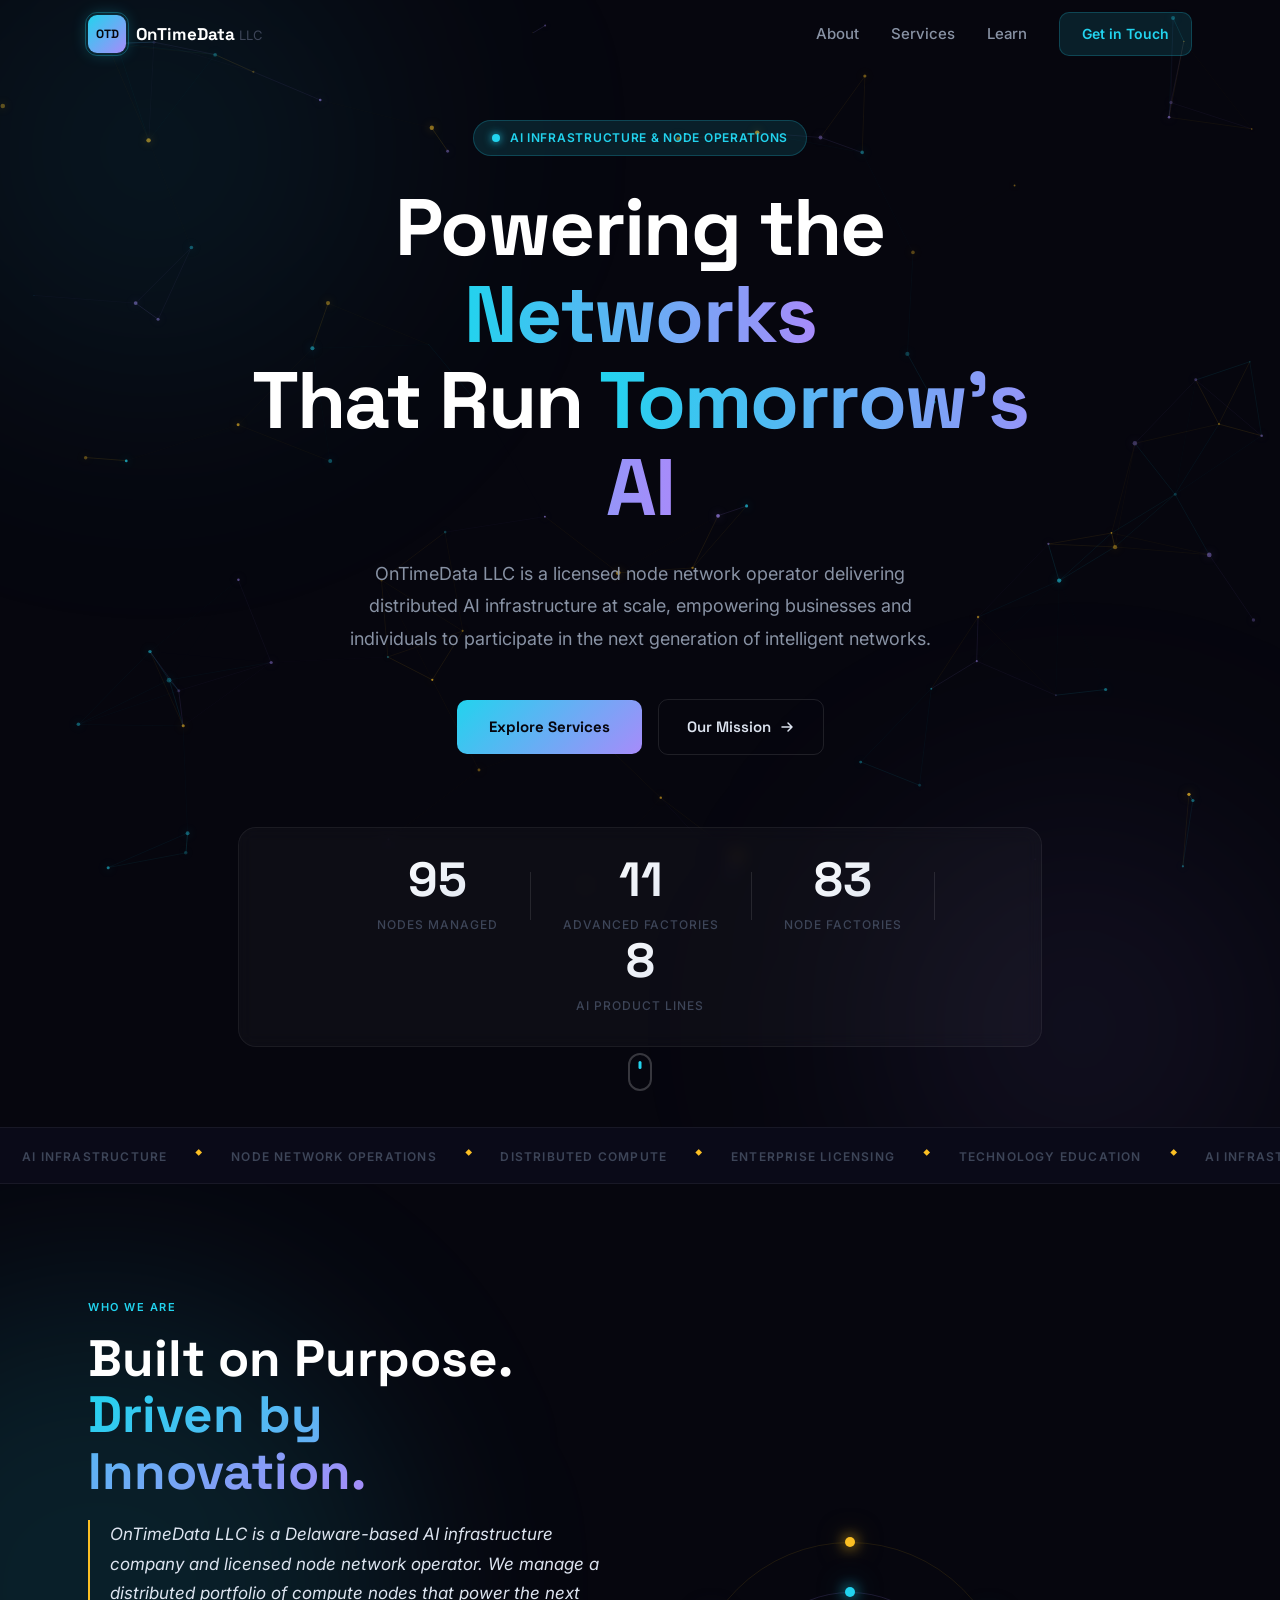
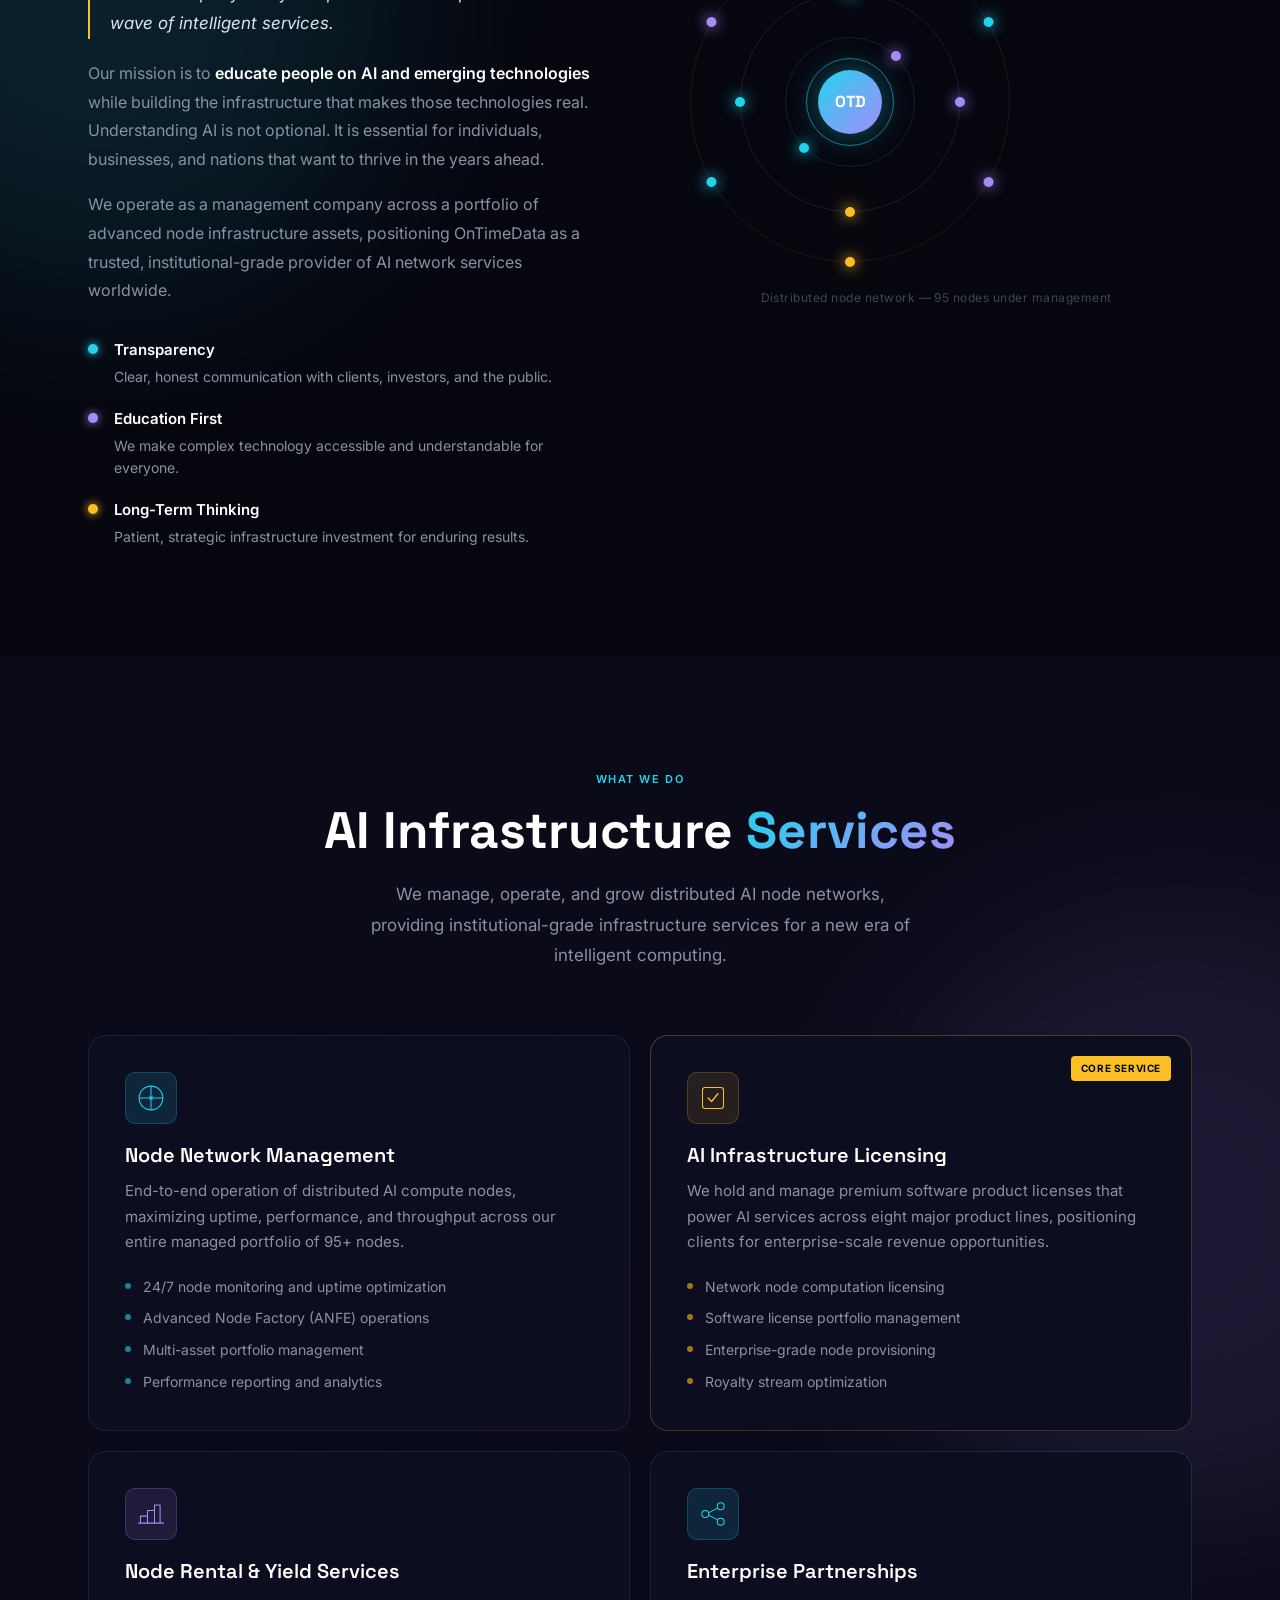
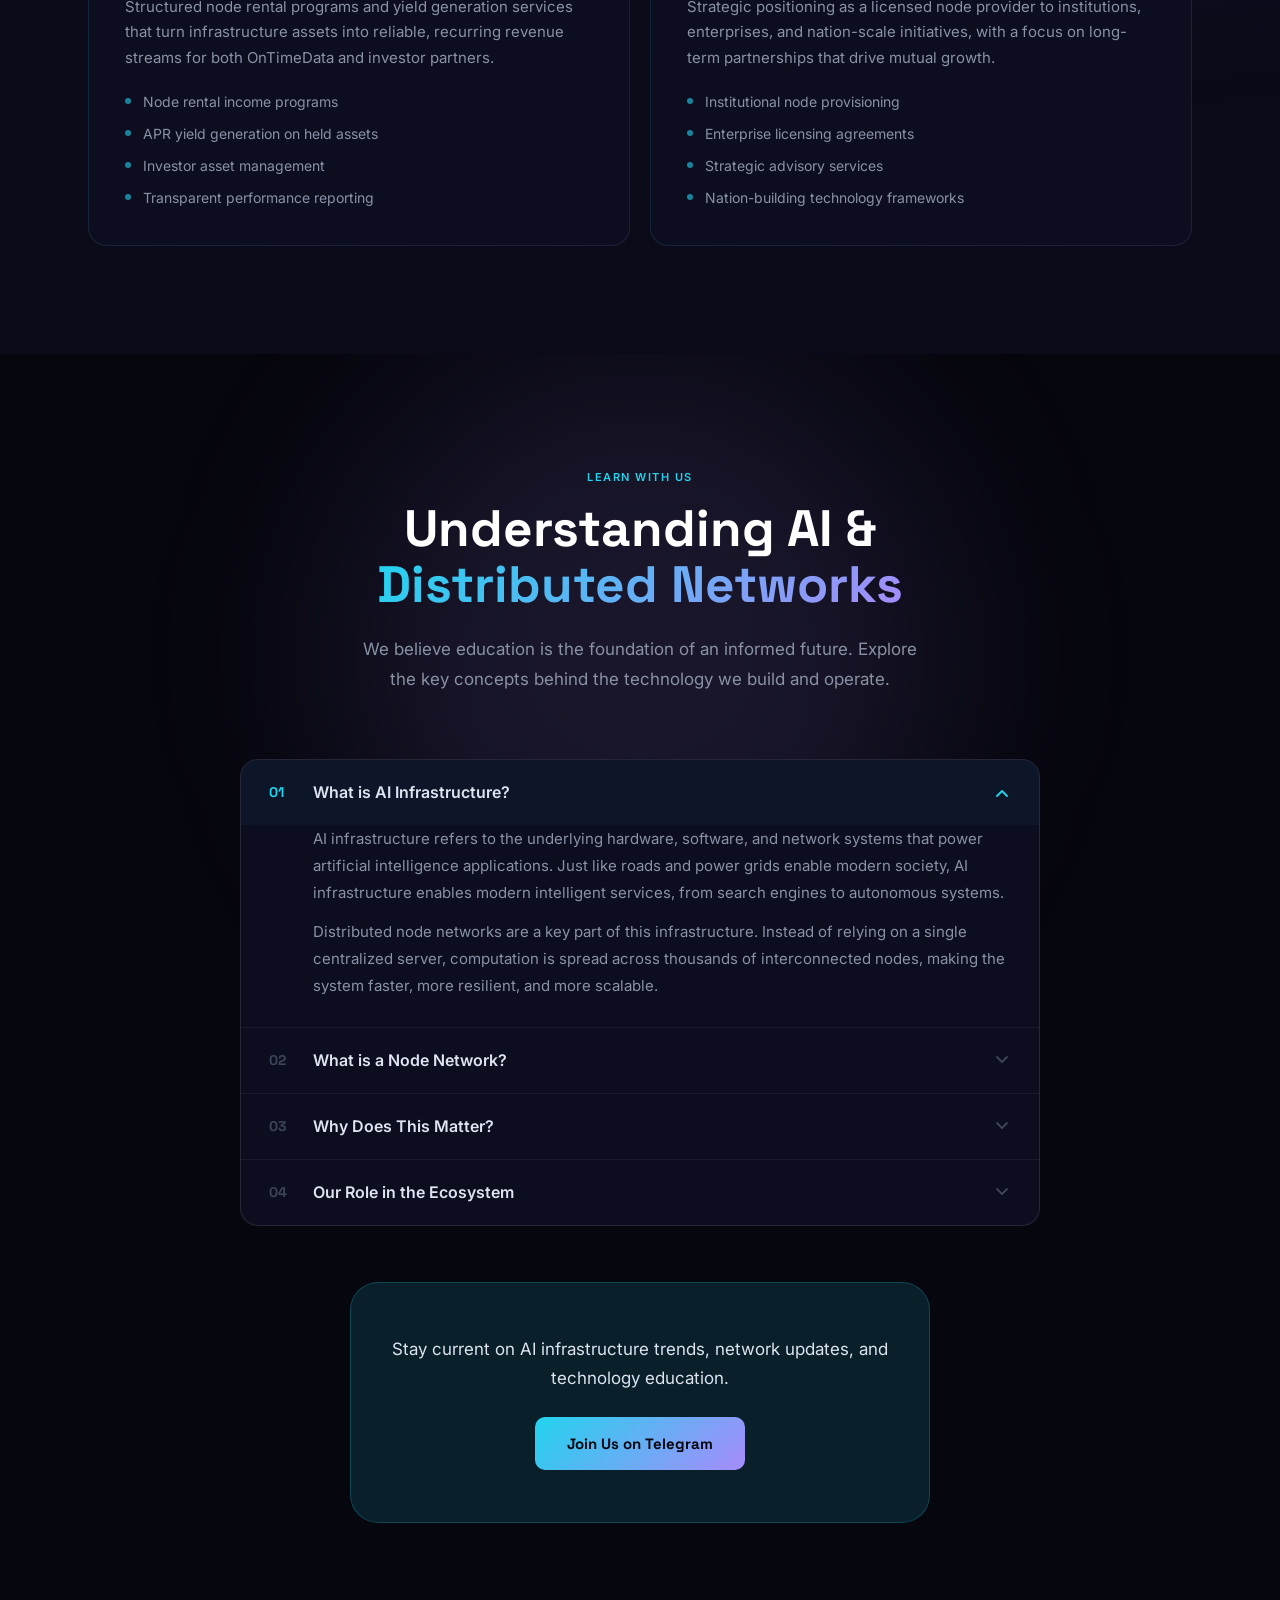
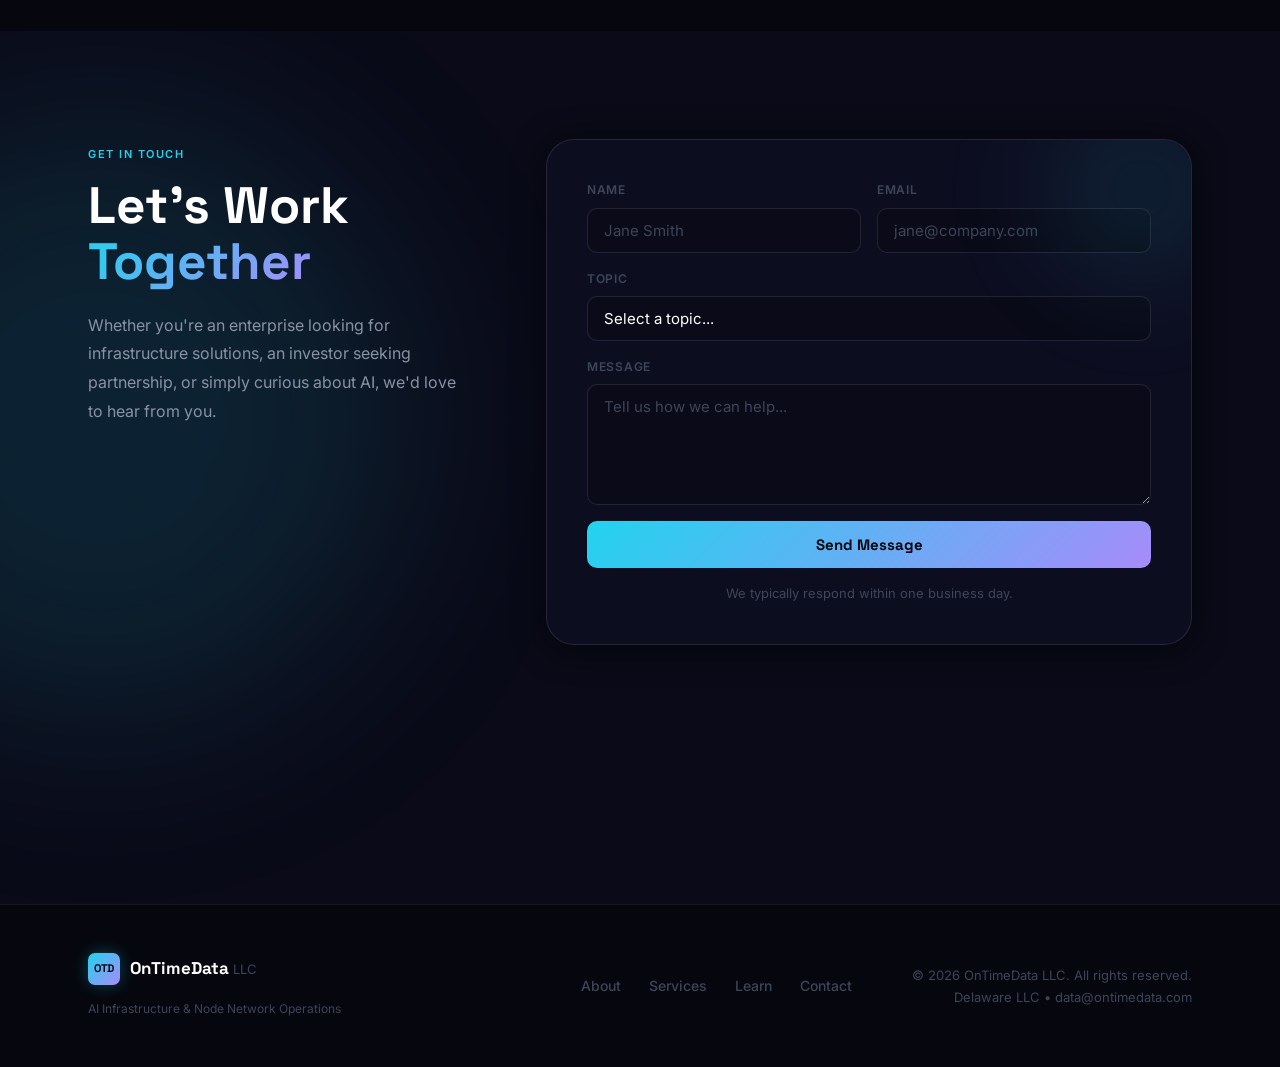
==== website-v3/index.html @ 84d051ec "OnTimeData LLC website v3" ====
<!DOCTYPE html>
<html lang="en">
<head>
  <meta charset="UTF-8" />
  <meta name="viewport" content="width=device-width, initial-scale=1.0" />
  <title>OnTimeData LLC | AI Infrastructure & Node Network Operations</title>
  <meta name="description" content="OnTimeData LLC is a licensed node network operator and AI infrastructure company managing 95+ nodes. Built for enterprises and the next era of intelligent services." />
  <link rel="stylesheet" href="styles.css" />
  <link rel="preconnect" href="https://fonts.googleapis.com" />
  <link href="https://fonts.googleapis.com/css2?family=Space+Grotesk:wght@400;500;600;700&family=Inter:wght@300;400;500;600&display=swap" rel="stylesheet" />
</head>
<body>

  <!-- PARTICLE CANVAS (global background) -->
  <canvas id="particle-canvas"></canvas>

  <!-- NAV -->
  <header class="nav" id="nav">
    <div class="container nav-inner">
      <a href="#home" class="logo">
        <div class="logo-icon">
          <span>OTD</span>
          <div class="logo-ring"></div>
        </div>
        <div class="logo-words">
          <span class="logo-name">OnTimeData</span>
          <span class="logo-llc">LLC</span>
        </div>
      </a>
      <nav class="nav-links" id="nav-links">
        <a href="#about" class="nav-link">About</a>
        <a href="#services" class="nav-link">Services</a>
        <a href="#education" class="nav-link">Learn</a>
        <a href="#contact" class="nav-cta">Get in Touch</a>
      </nav>
      <button class="burger" id="burger" aria-label="Menu">
        <span></span><span></span><span></span>
      </button>
    </div>
    <div class="mobile-menu" id="mobile-menu">
      <a href="#about">About</a>
      <a href="#services">Services</a>
      <a href="#education">Learn</a>
      <a href="#contact">Get in Touch</a>
    </div>
  </header>

  <!-- HERO -->
  <section class="hero" id="home">
    <div class="hero-glow hero-glow-cyan"></div>
    <div class="hero-glow hero-glow-purple"></div>
    <div class="container hero-inner">
      <div class="hero-badge reveal-up">
        <span class="pulse-dot"></span>
        <span>AI Infrastructure &amp; Node Operations</span>
      </div>
      <h1 class="hero-title reveal-up" style="--delay:.1s">
        Powering the <span class="grad-text">Networks</span><br />
        That Run <span class="grad-text">Tomorrow's AI</span>
      </h1>
      <p class="hero-sub reveal-up" id="hero-sub" style="--delay:.2s">
        OnTimeData LLC is a licensed node network operator delivering distributed AI infrastructure at scale, empowering businesses and individuals to participate in the next generation of intelligent networks.
      </p>
      <div class="hero-actions reveal-up" style="--delay:.3s">
        <a href="#services" class="btn-glow">
          <span class="btn-shine"></span>
          Explore Services
        </a>
        <a href="#about" class="btn-ghost">
          Our Mission
          <svg width="16" height="16" viewBox="0 0 16 16" fill="none"><path d="M3 8h10M9 4l4 4-4 4" stroke="currentColor" stroke-width="1.5" stroke-linecap="round" stroke-linejoin="round"/></svg>
        </a>
      </div>

      <div class="hero-stats reveal-up" style="--delay:.4s">
        <div class="hstat">
          <span class="hstat-n"><span class="counter" data-target="95" data-suffix="">0</span></span>
          <span class="hstat-l">Nodes Managed</span>
        </div>
        <div class="hstat-div"></div>
        <div class="hstat">
          <span class="hstat-n"><span class="counter" data-target="11">0</span></span>
          <span class="hstat-l">Advanced Factories</span>
        </div>
        <div class="hstat-div"></div>
        <div class="hstat">
          <span class="hstat-n"><span class="counter" data-target="83">0</span></span>
          <span class="hstat-l">Node Factories</span>
        </div>
        <div class="hstat-div"></div>
        <div class="hstat">
          <span class="hstat-n"><span class="counter" data-target="8">0</span></span>
          <span class="hstat-l">AI Product Lines</span>
        </div>
      </div>
    </div>

    <div class="scroll-hint">
      <div class="scroll-wheel"></div>
    </div>
  </section>

  <!-- TICKER -->
  <div class="ticker" aria-hidden="true">
    <div class="ticker-track">
      <span>AI Infrastructure</span><span class="sep">&#9670;</span>
      <span>Node Network Operations</span><span class="sep">&#9670;</span>
      <span>Distributed Compute</span><span class="sep">&#9670;</span>
      <span>Enterprise Licensing</span><span class="sep">&#9670;</span>
      <span>Technology Education</span><span class="sep">&#9670;</span>
      <span>AI Infrastructure</span><span class="sep">&#9670;</span>
      <span>Node Network Operations</span><span class="sep">&#9670;</span>
      <span>Distributed Compute</span><span class="sep">&#9670;</span>
      <span>Enterprise Licensing</span><span class="sep">&#9670;</span>
      <span>Technology Education</span><span class="sep">&#9670;</span>
    </div>
  </div>

  <!-- ABOUT -->
  <section class="section" id="about">
    <div class="section-glow section-glow-left"></div>
    <div class="container">
      <div class="about-grid">
        <div class="about-text">
          <p class="section-tag reveal-up">Who We Are</p>
          <h2 class="section-title reveal-up" style="--delay:.05s">
            Built on Purpose.<br /><span class="grad-text-static">Driven by Innovation.</span>
          </h2>
          <div class="accent-quote reveal-up" style="--delay:.1s">
            <p>OnTimeData LLC is a Delaware-based AI infrastructure company and licensed node network operator. We manage a distributed portfolio of compute nodes that power the next wave of intelligent services.</p>
          </div>
          <p class="body reveal-up" style="--delay:.15s">Our mission is to <strong>educate people on AI and emerging technologies</strong> while building the infrastructure that makes those technologies real. Understanding AI is not optional. It is essential for individuals, businesses, and nations that want to thrive in the years ahead.</p>
          <p class="body reveal-up" style="--delay:.2s">We operate as a management company across a portfolio of advanced node infrastructure assets, positioning OnTimeData as a trusted, institutional-grade provider of AI network services worldwide.</p>

          <div class="pillars reveal-up" style="--delay:.25s">
            <div class="pillar">
              <div class="pillar-dot cyan"></div>
              <div><strong>Transparency</strong><p>Clear, honest communication with clients, investors, and the public.</p></div>
            </div>
            <div class="pillar">
              <div class="pillar-dot purple"></div>
              <div><strong>Education First</strong><p>We make complex technology accessible and understandable for everyone.</p></div>
            </div>
            <div class="pillar">
              <div class="pillar-dot amber"></div>
              <div><strong>Long-Term Thinking</strong><p>Patient, strategic infrastructure investment for enduring results.</p></div>
            </div>
          </div>
        </div>

        <div class="about-viz reveal-up" style="--delay:.15s">
          <div class="orbital">
            <div class="orb-ring orb-ring-3">
              <div class="orb-node" style="--angle:0deg"><div class="orb-dot amber"></div></div>
              <div class="orb-node" style="--angle:60deg"><div class="orb-dot cyan"></div></div>
              <div class="orb-node" style="--angle:120deg"><div class="orb-dot purple"></div></div>
              <div class="orb-node" style="--angle:180deg"><div class="orb-dot amber"></div></div>
              <div class="orb-node" style="--angle:240deg"><div class="orb-dot cyan"></div></div>
              <div class="orb-node" style="--angle:300deg"><div class="orb-dot purple"></div></div>
            </div>
            <div class="orb-ring orb-ring-2">
              <div class="orb-node" style="--angle:0deg"><div class="orb-dot cyan"></div></div>
              <div class="orb-node" style="--angle:90deg"><div class="orb-dot purple"></div></div>
              <div class="orb-node" style="--angle:180deg"><div class="orb-dot amber"></div></div>
              <div class="orb-node" style="--angle:270deg"><div class="orb-dot cyan"></div></div>
            </div>
            <div class="orb-ring orb-ring-1">
              <div class="orb-node" style="--angle:45deg"><div class="orb-dot purple"></div></div>
              <div class="orb-node" style="--angle:225deg"><div class="orb-dot cyan"></div></div>
            </div>
            <div class="orb-center">
              <div class="orb-center-ring"></div>
              <div class="orb-center-ring" style="animation-delay:-.6s"></div>
              <span class="orb-label">OTD</span>
            </div>
            <div class="orb-connect" id="orb-connect"></div>
          </div>
          <p class="viz-caption">Distributed node network &mdash; 95 nodes under management</p>
        </div>
      </div>
    </div>
  </section>

  <!-- SERVICES -->
  <section class="section section-alt" id="services">
    <div class="section-glow section-glow-right"></div>
    <div class="container">
      <div class="section-header reveal-up">
        <p class="section-tag">What We Do</p>
        <h2 class="section-title">AI Infrastructure <span class="grad-text-static">Services</span></h2>
        <p class="section-sub">We manage, operate, and grow distributed AI node networks, providing institutional-grade infrastructure services for a new era of intelligent computing.</p>
      </div>

      <div class="services-grid">
        <div class="scard reveal-up" style="--delay:.05s">
          <div class="scard-glow"></div>
          <div class="scard-icon cyan-icon">
            <svg viewBox="0 0 40 40" fill="none">
              <circle cx="20" cy="20" r="17" stroke="currentColor" stroke-width="1.5"/>
              <circle cx="20" cy="20" r="4" fill="currentColor" opacity=".5"/>
              <circle cx="20" cy="20" r="2" fill="currentColor"/>
              <line x1="20" y1="3" x2="20" y2="16" stroke="currentColor" stroke-width="1.5"/>
              <line x1="37" y1="20" x2="24" y2="20" stroke="currentColor" stroke-width="1.5"/>
              <line x1="20" y1="37" x2="20" y2="24" stroke="currentColor" stroke-width="1.5"/>
              <line x1="3"  y1="20" x2="16" y2="20" stroke="currentColor" stroke-width="1.5"/>
            </svg>
            <div class="icon-glow"></div>
          </div>
          <h3>Node Network Management</h3>
          <p>End-to-end operation of distributed AI compute nodes, maximizing uptime, performance, and throughput across our entire managed portfolio of 95+ nodes.</p>
          <ul class="scard-list">
            <li>24/7 node monitoring and uptime optimization</li>
            <li>Advanced Node Factory (ANFE) operations</li>
            <li>Multi-asset portfolio management</li>
            <li>Performance reporting and analytics</li>
          </ul>
        </div>

        <div class="scard scard-featured reveal-up" style="--delay:.1s">
          <div class="scard-glow featured-glow"></div>
          <div class="scard-badge">Core Service</div>
          <div class="scard-icon amber-icon">
            <svg viewBox="0 0 40 40" fill="none">
              <rect x="5" y="5" width="30" height="30" rx="4" stroke="currentColor" stroke-width="1.5"/>
              <path d="M13 20L18 25L27 14" stroke="currentColor" stroke-width="2" stroke-linecap="round" stroke-linejoin="round"/>
            </svg>
            <div class="icon-glow"></div>
          </div>
          <h3>AI Infrastructure Licensing</h3>
          <p>We hold and manage premium software product licenses that power AI services across eight major product lines, positioning clients for enterprise-scale revenue opportunities.</p>
          <ul class="scard-list">
            <li>Network node computation licensing</li>
            <li>Software license portfolio management</li>
            <li>Enterprise-grade node provisioning</li>
            <li>Royalty stream optimization</li>
          </ul>
        </div>

        <div class="scard reveal-up" style="--delay:.15s">
          <div class="scard-glow"></div>
          <div class="scard-icon purple-icon">
            <svg viewBox="0 0 40 40" fill="none">
              <path d="M5 33L5 23L15 23L15 33" stroke="currentColor" stroke-width="1.5" stroke-linejoin="round"/>
              <path d="M15 33L15 15L25 15L25 33" stroke="currentColor" stroke-width="1.5" stroke-linejoin="round"/>
              <path d="M25 33L25 7L33 7L33 33" stroke="currentColor" stroke-width="1.5" stroke-linejoin="round"/>
              <line x1="2" y1="33" x2="38" y2="33" stroke="currentColor" stroke-width="1.5" stroke-linecap="round"/>
            </svg>
            <div class="icon-glow"></div>
          </div>
          <h3>Node Rental &amp; Yield Services</h3>
          <p>Structured node rental programs and yield generation services that turn infrastructure assets into reliable, recurring revenue streams for both OnTimeData and investor partners.</p>
          <ul class="scard-list">
            <li>Node rental income programs</li>
            <li>APR yield generation on held assets</li>
            <li>Investor asset management</li>
            <li>Transparent performance reporting</li>
          </ul>
        </div>

        <div class="scard reveal-up" style="--delay:.2s">
          <div class="scard-glow"></div>
          <div class="scard-icon cyan-icon">
            <svg viewBox="0 0 40 40" fill="none">
              <circle cx="9"  cy="20" r="5" stroke="currentColor" stroke-width="1.5"/>
              <circle cx="31" cy="9"  r="5" stroke="currentColor" stroke-width="1.5"/>
              <circle cx="31" cy="31" r="5" stroke="currentColor" stroke-width="1.5"/>
              <line x1="14" y1="18" x2="26" y2="12" stroke="currentColor" stroke-width="1.5"/>
              <line x1="14" y1="22" x2="26" y2="28" stroke="currentColor" stroke-width="1.5"/>
            </svg>
            <div class="icon-glow"></div>
          </div>
          <h3>Enterprise Partnerships</h3>
          <p>Strategic positioning as a licensed node provider to institutions, enterprises, and nation-scale initiatives, with a focus on long-term partnerships that drive mutual growth.</p>
          <ul class="scard-list">
            <li>Institutional node provisioning</li>
            <li>Enterprise licensing agreements</li>
            <li>Strategic advisory services</li>
            <li>Nation-building technology frameworks</li>
          </ul>
        </div>
      </div>
    </div>
  </section>

  <!-- EDUCATION -->
  <section class="section" id="education">
    <div class="section-glow section-glow-center"></div>
    <div class="container">
      <div class="section-header reveal-up">
        <p class="section-tag">Learn With Us</p>
        <h2 class="section-title">Understanding AI &amp;<br /><span class="grad-text-static">Distributed Networks</span></h2>
        <p class="section-sub">We believe education is the foundation of an informed future. Explore the key concepts behind the technology we build and operate.</p>
      </div>

      <div class="accordion reveal-up" style="--delay:.1s" id="accordion">
        <div class="acc-item open">
          <button class="acc-trigger" aria-expanded="true">
            <span class="acc-num">01</span>
            <span class="acc-text">What is AI Infrastructure?</span>
            <span class="acc-arrow">
              <svg width="18" height="18" viewBox="0 0 18 18" fill="none"><path d="M4 7l5 5 5-5" stroke="currentColor" stroke-width="1.8" stroke-linecap="round" stroke-linejoin="round"/></svg>
            </span>
          </button>
          <div class="acc-panel">
            <p>AI infrastructure refers to the underlying hardware, software, and network systems that power artificial intelligence applications. Just like roads and power grids enable modern society, AI infrastructure enables modern intelligent services, from search engines to autonomous systems.</p>
            <p>Distributed node networks are a key part of this infrastructure. Instead of relying on a single centralized server, computation is spread across thousands of interconnected nodes, making the system faster, more resilient, and more scalable.</p>
          </div>
        </div>

        <div class="acc-item">
          <button class="acc-trigger" aria-expanded="false">
            <span class="acc-num">02</span>
            <span class="acc-text">What is a Node Network?</span>
            <span class="acc-arrow">
              <svg width="18" height="18" viewBox="0 0 18 18" fill="none"><path d="M4 7l5 5 5-5" stroke="currentColor" stroke-width="1.8" stroke-linecap="round" stroke-linejoin="round"/></svg>
            </span>
          </button>
          <div class="acc-panel">
            <p>A node is a single compute unit in a larger network. When thousands of nodes work together, they form a distributed network capable of handling massive amounts of data processing and AI inference in parallel.</p>
            <p>Node operators like OnTimeData LLC run and maintain these compute units, ensuring they stay online, perform correctly, and contribute to the network's overall health. In return, operators earn fees for the computation and services their nodes provide.</p>
          </div>
        </div>

        <div class="acc-item">
          <button class="acc-trigger" aria-expanded="false">
            <span class="acc-num">03</span>
            <span class="acc-text">Why Does This Matter?</span>
            <span class="acc-arrow">
              <svg width="18" height="18" viewBox="0 0 18 18" fill="none"><path d="M4 7l5 5 5-5" stroke="currentColor" stroke-width="1.8" stroke-linecap="round" stroke-linejoin="round"/></svg>
            </span>
          </button>
          <div class="acc-panel">
            <p>The world's demand for AI compute is growing exponentially. Every AI model trained, every intelligent search query answered, and every autonomous decision made requires compute power running somewhere in the world.</p>
            <p>Distributed AI networks make this compute democratic, not concentrated in the hands of a few massive corporations, but spread across licensed operators who serve both global enterprises and local communities. OnTimeData LLC is proud to be part of building that future.</p>
          </div>
        </div>

        <div class="acc-item">
          <button class="acc-trigger" aria-expanded="false">
            <span class="acc-num">04</span>
            <span class="acc-text">Our Role in the Ecosystem</span>
            <span class="acc-arrow">
              <svg width="18" height="18" viewBox="0 0 18 18" fill="none"><path d="M4 7l5 5 5-5" stroke="currentColor" stroke-width="1.8" stroke-linecap="round" stroke-linejoin="round"/></svg>
            </span>
          </button>
          <div class="acc-panel">
            <p>OnTimeData LLC operates at the infrastructure layer. We don't just use AI, we help power it. As a licensed operator, we manage a portfolio of advanced node factories that support eight major AI software products, serving enterprise clients and contributing to global AI networks.</p>
            <p>Our long-term vision is to be a trusted institutional partner for enterprises, governments, and organizations that need reliable, scalable AI infrastructure they can count on.</p>
          </div>
        </div>
      </div>

      <div class="edu-cta reveal-up" style="--delay:.2s">
        <p>Stay current on AI infrastructure trends, network updates, and technology education.</p>
        <a href="https://t.me/ontimedata" target="_blank" rel="noopener" class="btn-glow">
          <span class="btn-shine"></span>
          Join Us on Telegram
        </a>
      </div>
    </div>
  </section>

  <!-- CONTACT -->
  <section class="section section-alt" id="contact">
    <div class="section-glow section-glow-left"></div>
    <div class="container">
      <div class="contact-grid">
        <div class="contact-left reveal-up">
          <p class="section-tag">Get In Touch</p>
          <h2 class="section-title">Let's Work<br /><span class="grad-text-static">Together</span></h2>
          <p class="body">Whether you're an enterprise looking for infrastructure solutions, an investor seeking partnership, or simply curious about AI, we'd love to hear from you.</p>

          <div class="contact-links">
            <a href="mailto:data@ontimedata.com" class="clink">
              <div class="clink-icon">
                <svg viewBox="0 0 20 20" fill="none"><path d="M2.5 6.5L10 11l7.5-4.5M3 15h14a1 1 0 001-1V6a1 1 0 00-1-1H3a1 1 0 00-1 1v8a1 1 0 001 1z" stroke="currentColor" stroke-width="1.5" stroke-linejoin="round"/></svg>
              </div>
              <div class="clink-body">
                <span class="clink-label">Email</span>
                <span class="clink-val">data@ontimedata.com</span>
              </div>
            </a>
            <div class="clink">
              <div class="clink-icon">
                <svg viewBox="0 0 20 20" fill="none"><circle cx="10" cy="10" r="8" stroke="currentColor" stroke-width="1.5"/><path d="M10 2c-2 3-3 5-3 8s1 5 3 8" stroke="currentColor" stroke-width="1.5"/><path d="M10 2c2 3 3 5 3 8s-1 5-3 8" stroke="currentColor" stroke-width="1.5"/><line x1="2" y1="10" x2="18" y2="10" stroke="currentColor" stroke-width="1.5"/></svg>
              </div>
              <div class="clink-body">
                <span class="clink-label">Website</span>
                <span class="clink-val">ontimedata.com</span>
              </div>
            </div>
            <a href="https://t.me/ontimedata" target="_blank" rel="noopener" class="clink">
              <div class="clink-icon">
                <svg viewBox="0 0 20 20" fill="none"><path d="M18 3.5L2.5 9l5 2.5 2.5 5 2-4 4 3z" stroke="currentColor" stroke-width="1.5" stroke-linejoin="round"/></svg>
              </div>
              <div class="clink-body">
                <span class="clink-label">Telegram</span>
                <span class="clink-val">Join our channel</span>
              </div>
            </a>
            <div class="clink">
              <div class="clink-icon">
                <svg viewBox="0 0 20 20" fill="none"><path d="M3 8l7-6 7 6v9a1 1 0 01-1 1H4a1 1 0 01-1-1V8z" stroke="currentColor" stroke-width="1.5" stroke-linejoin="round"/><path d="M8 18v-6h4v6" stroke="currentColor" stroke-width="1.5" stroke-linejoin="round"/></svg>
              </div>
              <div class="clink-body">
                <span class="clink-label">Incorporated</span>
                <span class="clink-val">Delaware LLC</span>
              </div>
            </div>
          </div>
        </div>

        <div class="contact-right reveal-up" style="--delay:.15s">
          <form class="contact-form" id="contact-form">
            <div class="form-row">
              <div class="form-field">
                <label for="name">Name</label>
                <input type="text" id="name" name="name" placeholder="Jane Smith" required />
              </div>
              <div class="form-field">
                <label for="email">Email</label>
                <input type="email" id="email" name="email" placeholder="jane@company.com" required />
              </div>
            </div>
            <div class="form-field">
              <label for="subject">Topic</label>
              <select id="subject" name="subject">
                <option value="">Select a topic...</option>
                <option value="enterprise">Enterprise Partnership</option>
                <option value="investor">Investor Inquiry</option>
                <option value="education">AI Education</option>
                <option value="services">Our Services</option>
                <option value="other">Other</option>
              </select>
            </div>
            <div class="form-field">
              <label for="message">Message</label>
              <textarea id="message" name="message" rows="5" placeholder="Tell us how we can help..." required></textarea>
            </div>
            <button type="submit" class="btn-glow btn-full">
              <span class="btn-shine"></span>
              Send Message
            </button>
            <p class="form-note">We typically respond within one business day.</p>
          </form>
        </div>
      </div>
    </div>
  </section>

  <!-- FOOTER -->
  <footer class="footer">
    <div class="container footer-inner">
      <div class="footer-brand">
        <div class="logo-icon small">
          <span>OTD</span>
        </div>
        <div class="logo-words">
          <span class="logo-name">OnTimeData</span>
          <span class="logo-llc">LLC</span>
        </div>
        <p class="footer-tag">AI Infrastructure &amp; Node Network Operations</p>
      </div>
      <nav class="footer-nav">
        <a href="#about">About</a>
        <a href="#services">Services</a>
        <a href="#education">Learn</a>
        <a href="#contact">Contact</a>
      </nav>
      <div class="footer-legal">
        <p>&copy; 2026 OnTimeData LLC. All rights reserved.</p>
        <p>Delaware LLC &bull; <a href="mailto:data@ontimedata.com">data@ontimedata.com</a></p>
      </div>
    </div>
  </footer>

  <script src="script.js"></script>
</body>
</html>
---- website-v3/styles.css ----
/* =========================================
   OnTimeData LLC — Website v3
   Animated particles · glow · counters
   ========================================= */

*, *::before, *::after { box-sizing: border-box; margin: 0; padding: 0; }

:root {
  --bg:          #06060e;
  --bg-alt:      #0a0a18;
  --bg-card:     #0d0d20;
  --bg-card-h:   #12122a;

  --cyan:        #22d3ee;
  --purple:      #a78bfa;
  --amber:       #fbbf24;
  --pink:        #f472b6;
  --white:       #ffffff;

  --text:        #8892a4;
  --text-bright: #dde4f0;
  --text-dim:    #3d4558;

  --cyan-g:    rgba(34,211,238,.12);
  --purple-g:  rgba(167,139,250,.12);
  --amber-g:   rgba(251,191,36,.10);

  --cyan-b:    rgba(34,211,238,.22);
  --purple-b:  rgba(167,139,250,.22);
  --amber-b:   rgba(251,191,36,.20);

  --border:    rgba(255,255,255,.06);
  --border-2:  rgba(255,255,255,.10);

  --shadow:    0 4px 32px rgba(0,0,0,.5);
  --shadow-lg: 0 20px 64px rgba(0,0,0,.6);

  --r:   10px;
  --rl:  18px;
  --rxl: 28px;

  --ease: 0.28s cubic-bezier(.4,0,.2,1);
  --max-w: 1160px;
}

html { scroll-behavior: smooth; }

body {
  font-family: 'Inter', system-ui, sans-serif;
  background: var(--bg);
  color: var(--text-bright);
  font-size: 16px;
  line-height: 1.7;
  -webkit-font-smoothing: antialiased;
  overflow-x: hidden;
}

/* =========================================
   PARTICLE CANVAS
   ========================================= */
#particle-canvas {
  position: fixed;
  inset: 0;
  z-index: 0;
  pointer-events: none;
}

/* =========================================
   TYPOGRAPHY
   ========================================= */
h1, h2, h3 {
  font-family: 'Space Grotesk', sans-serif;
  line-height: 1.1;
  color: var(--white);
}
strong { color: var(--white); font-weight: 600; }

/* Animated gradient text */
.grad-text {
  background: linear-gradient(90deg, var(--cyan), var(--purple), var(--amber), var(--cyan));
  background-size: 300% 100%;
  -webkit-background-clip: text;
  -webkit-text-fill-color: transparent;
  background-clip: text;
  animation: grad-flow 6s linear infinite;
}
.grad-text-static {
  background: linear-gradient(135deg, var(--cyan), var(--purple));
  -webkit-background-clip: text;
  -webkit-text-fill-color: transparent;
  background-clip: text;
}
@keyframes grad-flow {
  0%   { background-position: 0% 50%; }
  100% { background-position: 300% 50%; }
}

/* =========================================
   LAYOUT
   ========================================= */
.container {
  max-width: var(--max-w);
  margin: 0 auto;
  padding: 0 28px;
  position: relative;
  z-index: 1;
}

.section {
  position: relative;
  padding: 108px 0;
  overflow: hidden;
}
.section-alt { background: var(--bg-alt); }

.section-tag {
  display: inline-block;
  font-size: 11px;
  font-weight: 600;
  letter-spacing: .14em;
  text-transform: uppercase;
  color: var(--cyan);
  margin-bottom: 14px;
}
.section-title {
  font-size: clamp(34px, 4vw, 52px);
  margin-bottom: 20px;
  color: var(--white);
}
.section-sub {
  font-size: 17px;
  color: var(--text);
  max-width: 560px;
  margin: 0 auto;
  line-height: 1.8;
}
.section-header {
  text-align: center;
  margin-bottom: 64px;
}
.body { font-size: 16px; color: var(--text); line-height: 1.8; margin-bottom: 16px; }

/* Ambient glow blobs */
.section-glow {
  position: absolute;
  width: 600px; height: 600px;
  border-radius: 50%;
  filter: blur(100px);
  pointer-events: none;
  z-index: 0;
}
.section-glow-left   { background: var(--cyan-g);   top: 10%; left: -200px; }
.section-glow-right  { background: var(--purple-g); top: 20%; right: -200px; }
.section-glow-center { background: var(--purple-g); top: 0;   left: 50%; transform: translateX(-50%); }

/* =========================================
   SCROLL REVEAL
   ========================================= */
.reveal-up {
  opacity: 0;
  transform: translateY(32px);
  transition: opacity .6s ease var(--delay, 0s), transform .6s ease var(--delay, 0s);
}
.reveal-up.visible {
  opacity: 1;
  transform: translateY(0);
}

/* =========================================
   BUTTONS
   ========================================= */
.btn-glow {
  position: relative;
  display: inline-flex;
  align-items: center;
  gap: 8px;
  padding: 14px 32px;
  background: linear-gradient(135deg, var(--cyan), var(--purple));
  color: var(--bg);
  font-family: 'Space Grotesk', sans-serif;
  font-weight: 700;
  font-size: 15px;
  border-radius: var(--r);
  text-decoration: none;
  border: none;
  cursor: pointer;
  overflow: hidden;
  transition: transform var(--ease), box-shadow var(--ease);
}
.btn-glow:hover {
  transform: translateY(-3px) scale(1.02);
  box-shadow: 0 0 32px rgba(34,211,238,.45), 0 12px 40px rgba(0,0,0,.4);
}
.btn-glow.btn-full { width: 100%; justify-content: center; }

/* Shimmer sweep on hover */
.btn-shine {
  position: absolute;
  top: 0; left: -100%;
  width: 60%; height: 100%;
  background: linear-gradient(90deg, transparent, rgba(255,255,255,.25), transparent);
  transition: left .5s ease;
  pointer-events: none;
}
.btn-glow:hover .btn-shine { left: 150%; }

.btn-ghost {
  display: inline-flex;
  align-items: center;
  gap: 8px;
  padding: 14px 28px;
  background: transparent;
  border: 1px solid var(--border-2);
  color: var(--text-bright);
  font-family: 'Space Grotesk', sans-serif;
  font-weight: 600;
  font-size: 15px;
  border-radius: var(--r);
  text-decoration: none;
  cursor: pointer;
  transition: border-color var(--ease), color var(--ease), box-shadow var(--ease);
}
.btn-ghost:hover {
  border-color: var(--cyan);
  color: var(--cyan);
  box-shadow: 0 0 18px var(--cyan-g);
}

/* =========================================
   NAV
   ========================================= */
.nav {
  position: fixed;
  top: 0; left: 0; right: 0;
  z-index: 100;
  transition: background var(--ease), backdrop-filter var(--ease), border-color var(--ease);
  border-bottom: 1px solid transparent;
}
.nav.scrolled {
  background: rgba(6,6,14,.88);
  backdrop-filter: blur(18px);
  -webkit-backdrop-filter: blur(18px);
  border-color: var(--border);
}

.nav-inner {
  display: flex;
  align-items: center;
  justify-content: space-between;
  height: 68px;
}

.logo {
  display: flex;
  align-items: center;
  gap: 10px;
  text-decoration: none;
}
.logo-icon {
  position: relative;
  width: 38px; height: 38px;
  background: linear-gradient(135deg, var(--cyan), var(--purple));
  border-radius: 9px;
  display: flex;
  align-items: center;
  justify-content: center;
  font-family: 'Space Grotesk', sans-serif;
  font-weight: 700;
  font-size: 12px;
  color: var(--bg);
  box-shadow: 0 0 16px rgba(34,211,238,.3);
}
.logo-icon.small { width: 32px; height: 32px; font-size: 11px; border-radius: 7px; }
.logo-ring {
  position: absolute;
  inset: -3px;
  border-radius: 12px;
  border: 1px solid rgba(34,211,238,.3);
  animation: logo-pulse 3s ease-in-out infinite;
}
@keyframes logo-pulse {
  0%, 100% { opacity: .6; transform: scale(1); }
  50%       { opacity: .2; transform: scale(1.08); }
}
.logo-words { display: flex; align-items: baseline; gap: 4px; }
.logo-name {
  font-family: 'Space Grotesk', sans-serif;
  font-weight: 700;
  font-size: 17px;
  color: var(--white);
}
.logo-llc {
  font-size: 13px;
  color: var(--text-dim);
  font-weight: 400;
}

.nav-links { display: flex; align-items: center; gap: 32px; }
.nav-link {
  text-decoration: none;
  font-size: 15px;
  font-weight: 500;
  color: var(--text);
  position: relative;
  transition: color var(--ease);
}
.nav-link::after {
  content: '';
  position: absolute;
  bottom: -3px; left: 0;
  width: 0; height: 1.5px;
  background: var(--cyan);
  transition: width var(--ease);
}
.nav-link:hover { color: var(--white); }
.nav-link:hover::after { width: 100%; }

.nav-cta {
  padding: 9px 22px;
  background: var(--cyan-g);
  border: 1px solid var(--cyan-b);
  color: var(--cyan);
  font-weight: 600;
  font-size: 14px;
  border-radius: var(--r);
  text-decoration: none;
  transition: background var(--ease), box-shadow var(--ease);
}
.nav-cta:hover {
  background: var(--cyan);
  color: var(--bg);
  box-shadow: 0 0 20px rgba(34,211,238,.4);
}

.burger {
  display: none;
  flex-direction: column;
  gap: 5px;
  background: none;
  border: none;
  cursor: pointer;
  padding: 4px;
}
.burger span {
  display: block;
  width: 22px; height: 2px;
  background: var(--white);
  border-radius: 2px;
  transition: all var(--ease);
}

.mobile-menu {
  display: none;
  flex-direction: column;
  background: rgba(6,6,14,.95);
  backdrop-filter: blur(16px);
  padding: 12px 28px 28px;
  border-top: 1px solid var(--border);
}
.mobile-menu a {
  text-decoration: none;
  color: var(--text);
  font-size: 16px;
  font-weight: 500;
  padding: 14px 0;
  transition: color var(--ease);
}
.mobile-menu a:hover { color: var(--cyan); }
.mobile-menu.open { display: flex; }

@media (max-width: 768px) {
  .nav-links { display: none; }
  .burger { display: flex; }
}

/* =========================================
   HERO
   ========================================= */
.hero {
  position: relative;
  min-height: 100vh;
  display: flex;
  align-items: center;
  justify-content: center;
  text-align: center;
  padding: 120px 0 80px;
  overflow: hidden;
}

.hero-glow {
  position: absolute;
  border-radius: 50%;
  filter: blur(120px);
  pointer-events: none;
}
.hero-glow-cyan {
  width: 700px; height: 700px;
  background: radial-gradient(circle, rgba(34,211,238,.12) 0%, transparent 70%);
  top: -200px; left: -200px;
  animation: slow-drift-1 18s ease-in-out infinite;
}
.hero-glow-purple {
  width: 600px; height: 600px;
  background: radial-gradient(circle, rgba(167,139,250,.12) 0%, transparent 70%);
  bottom: -200px; right: -100px;
  animation: slow-drift-2 14s ease-in-out infinite;
}
@keyframes slow-drift-1 {
  0%, 100% { transform: translate(0,0); }
  50%       { transform: translate(60px, 40px); }
}
@keyframes slow-drift-2 {
  0%, 100% { transform: translate(0,0); }
  50%       { transform: translate(-40px, -50px); }
}

.hero-inner {
  position: relative;
  z-index: 1;
  max-width: 860px;
  margin: 0 auto;
  padding: 0 28px;
}

.hero-badge {
  display: inline-flex;
  align-items: center;
  gap: 10px;
  padding: 7px 18px;
  background: var(--cyan-g);
  border: 1px solid var(--cyan-b);
  border-radius: 100px;
  font-size: 12px;
  font-weight: 600;
  color: var(--cyan);
  letter-spacing: .06em;
  text-transform: uppercase;
  margin-bottom: 28px;
}
.pulse-dot {
  width: 8px; height: 8px;
  background: var(--cyan);
  border-radius: 50%;
  box-shadow: 0 0 8px var(--cyan);
  animation: pulse-dot 2s ease-in-out infinite;
  flex-shrink: 0;
}
@keyframes pulse-dot {
  0%, 100% { transform: scale(1); box-shadow: 0 0 8px var(--cyan); }
  50%       { transform: scale(1.3); box-shadow: 0 0 16px var(--cyan), 0 0 28px rgba(34,211,238,.4); }
}

.hero-title {
  font-size: clamp(44px, 6.5vw, 80px);
  font-weight: 700;
  color: var(--white);
  line-height: 1.08;
  margin-bottom: 28px;
  letter-spacing: -.02em;
}

.hero-sub {
  font-size: 18px;
  color: var(--text);
  max-width: 600px;
  margin: 0 auto 44px;
  line-height: 1.8;
}

.hero-actions {
  display: flex;
  align-items: center;
  justify-content: center;
  gap: 16px;
  flex-wrap: wrap;
  margin-bottom: 72px;
}

/* Stats */
.hero-stats {
  display: flex;
  align-items: center;
  justify-content: center;
  gap: 0;
  flex-wrap: wrap;
  background: rgba(255,255,255,.03);
  border: 1px solid var(--border);
  border-radius: var(--rl);
  padding: 28px 40px;
  backdrop-filter: blur(8px);
}
.hstat {
  text-align: center;
  padding: 0 32px;
}
.hstat-n {
  display: block;
  font-family: 'Space Grotesk', sans-serif;
  font-size: 48px;
  font-weight: 700;
  background: linear-gradient(135deg, var(--white), var(--text-bright));
  -webkit-background-clip: text;
  -webkit-text-fill-color: transparent;
  background-clip: text;
  line-height: 1;
  margin-bottom: 6px;
}
.hstat-l {
  font-size: 12px;
  font-weight: 500;
  color: var(--text-dim);
  text-transform: uppercase;
  letter-spacing: .08em;
}
.hstat-div {
  width: 1px; height: 48px;
  background: var(--border-2);
}
@media (max-width: 640px) {
  .hero-stats { padding: 20px 16px; gap: 0; }
  .hstat { padding: 12px 16px; }
  .hstat-div { display: none; }
  .hstat-n { font-size: 36px; }
}

/* Scroll hint */
.scroll-hint {
  position: absolute;
  bottom: 36px; left: 50%;
  transform: translateX(-50%);
  z-index: 1;
}
.scroll-wheel {
  width: 24px; height: 38px;
  border: 2px solid rgba(255,255,255,.2);
  border-radius: 12px;
  position: relative;
}
.scroll-wheel::after {
  content: '';
  position: absolute;
  top: 6px; left: 50%;
  transform: translateX(-50%);
  width: 3px; height: 8px;
  background: var(--cyan);
  border-radius: 3px;
  animation: scroll-fall 2s ease-in-out infinite;
}
@keyframes scroll-fall {
  0%   { top: 6px; opacity: 1; }
  80%  { top: 20px; opacity: 0; }
  100% { top: 6px; opacity: 0; }
}

/* =========================================
   TICKER
   ========================================= */
.ticker {
  position: relative;
  z-index: 1;
  background: var(--bg-alt);
  border-top: 1px solid var(--border);
  border-bottom: 1px solid var(--border);
  padding: 14px 0;
  overflow: hidden;
  white-space: nowrap;
}
.ticker-track {
  display: inline-flex;
  animation: ticker-scroll 28s linear infinite;
}
.ticker-track span {
  display: inline-block;
  padding: 0 22px;
  font-size: 12px;
  font-weight: 600;
  color: var(--text-dim);
  letter-spacing: .1em;
  text-transform: uppercase;
}
.ticker-track .sep {
  color: var(--amber);
  font-size: 7px;
  padding: 0 6px;
}
@keyframes ticker-scroll {
  0%   { transform: translateX(0); }
  100% { transform: translateX(-50%); }
}

/* =========================================
   ABOUT
   ========================================= */
.about-grid {
  display: grid;
  grid-template-columns: 1fr 1fr;
  gap: 80px;
  align-items: center;
}
@media (max-width: 900px) {
  .about-grid { grid-template-columns: 1fr; gap: 56px; }
  .about-viz { display: flex; justify-content: center; }
}

.accent-quote {
  border-left: 2px solid var(--amber);
  padding: 0 0 0 20px;
  margin-bottom: 20px;
}
.accent-quote p {
  font-size: 17px;
  color: var(--text-bright);
  line-height: 1.75;
  font-style: italic;
}

.pillars {
  display: flex;
  flex-direction: column;
  gap: 18px;
  margin-top: 32px;
}
.pillar {
  display: flex;
  gap: 16px;
  align-items: flex-start;
}
.pillar-dot {
  width: 10px; height: 10px;
  border-radius: 50%;
  margin-top: 7px;
  flex-shrink: 0;
  animation: glow-pulse 3s ease-in-out infinite;
}
.pillar-dot.cyan   { background: var(--cyan);   box-shadow: 0 0 10px var(--cyan); }
.pillar-dot.purple { background: var(--purple); box-shadow: 0 0 10px var(--purple); animation-delay: -1s; }
.pillar-dot.amber  { background: var(--amber);  box-shadow: 0 0 10px var(--amber); animation-delay: -2s; }
@keyframes glow-pulse {
  0%, 100% { filter: brightness(1); }
  50%       { filter: brightness(1.6) drop-shadow(0 0 6px currentColor); }
}
.pillar strong { display: block; color: var(--white); font-size: 15px; font-weight: 600; margin-bottom: 3px; }
.pillar p { font-size: 14px; color: var(--text); line-height: 1.6; }

/* Orbital visualization */
.about-viz { position: relative; }
.orbital {
  position: relative;
  width: 340px; height: 340px;
}
.orb-ring {
  position: absolute;
  top: 50%; left: 50%;
  border-radius: 50%;
  border: 1px solid;
  transform: translate(-50%, -50%);
}
.orb-ring-1 {
  width: 130px; height: 130px;
  border-color: rgba(34,211,238,.15);
  animation: orb-spin 10s linear infinite;
}
.orb-ring-2 {
  width: 220px; height: 220px;
  border-color: rgba(167,139,250,.15);
  animation: orb-spin 18s linear infinite reverse;
}
.orb-ring-3 {
  width: 320px; height: 320px;
  border-color: rgba(251,191,36,.1);
  animation: orb-spin 28s linear infinite;
}
@keyframes orb-spin {
  from { transform: translate(-50%,-50%) rotate(0deg); }
  to   { transform: translate(-50%,-50%) rotate(360deg); }
}

/* Nodes on rings — positioned via CSS custom property */
.orb-node {
  position: absolute;
  top: 50%; left: 50%;
  /* Rotate the arm to angle, then translate out to ring edge, then counter-rotate dot */
  transform:
    translate(-50%, -50%)
    rotate(var(--angle));
}
.orb-ring-1 .orb-node  { --r: 65px; }
.orb-ring-2 .orb-node  { --r: 110px; }
.orb-ring-3 .orb-node  { --r: 160px; }

.orb-dot {
  width: 10px; height: 10px;
  border-radius: 50%;
  transform: translateY(calc(-1 * var(--r, 65px)));
}
.orb-dot.cyan   { background: var(--cyan);   box-shadow: 0 0 14px var(--cyan),  0 0 28px rgba(34,211,238,.5); }
.orb-dot.purple { background: var(--purple); box-shadow: 0 0 14px var(--purple),0 0 28px rgba(167,139,250,.5); }
.orb-dot.amber  { background: var(--amber);  box-shadow: 0 0 14px var(--amber), 0 0 28px rgba(251,191,36,.5); }

.orb-center {
  position: absolute;
  top: 50%; left: 50%;
  transform: translate(-50%, -50%);
  width: 64px; height: 64px;
  display: flex;
  align-items: center;
  justify-content: center;
}
.orb-center-ring {
  position: absolute;
  inset: -12px;
  border-radius: 50%;
  border: 1.5px solid rgba(34,211,238,.3);
  animation: orb-center-pulse 3s ease-in-out infinite;
}
@keyframes orb-center-pulse {
  0%, 100% { transform: scale(1); opacity: .6; }
  50%       { transform: scale(1.12); opacity: .15; }
}
.orb-label {
  font-family: 'Space Grotesk', sans-serif;
  font-weight: 700;
  font-size: 16px;
  color: var(--white);
  background: linear-gradient(135deg, var(--cyan), var(--purple));
  width: 64px; height: 64px;
  border-radius: 50%;
  display: flex;
  align-items: center;
  justify-content: center;
  box-shadow: 0 0 28px rgba(34,211,238,.35), 0 0 56px rgba(34,211,238,.15);
  z-index: 1;
  position: relative;
}

.viz-caption {
  text-align: center;
  font-size: 12px;
  color: var(--text-dim);
  margin-top: 16px;
  letter-spacing: .04em;
}

/* =========================================
   SERVICES
   ========================================= */
.services-grid {
  display: grid;
  grid-template-columns: 1fr 1fr;
  gap: 20px;
}
@media (max-width: 768px) { .services-grid { grid-template-columns: 1fr; } }

.scard {
  position: relative;
  background:
    linear-gradient(var(--bg-card), var(--bg-card)) padding-box,
    linear-gradient(135deg, rgba(34,211,238,.15) 0%, rgba(167,139,250,.15) 100%) border-box;
  border: 1px solid transparent;
  border-radius: var(--rl);
  padding: 36px;
  overflow: hidden;
  transition: transform var(--ease), box-shadow var(--ease), background .4s;
  cursor: default;
}
.scard:hover {
  transform: translateY(-6px);
  box-shadow: 0 20px 60px rgba(0,0,0,.5);
  background:
    linear-gradient(var(--bg-card-h), var(--bg-card-h)) padding-box,
    linear-gradient(135deg, var(--cyan) 0%, var(--purple) 100%) border-box;
}
.scard-glow {
  position: absolute;
  width: 200px; height: 200px;
  border-radius: 50%;
  top: -60px; right: -60px;
  background: radial-gradient(circle, var(--cyan-g) 0%, transparent 70%);
  filter: blur(30px);
  opacity: 0;
  transition: opacity var(--ease);
  pointer-events: none;
}
.scard:hover .scard-glow { opacity: 1; }

.scard-featured {
  background:
    linear-gradient(var(--bg-card), var(--bg-card)) padding-box,
    linear-gradient(135deg, rgba(251,191,36,.3) 0%, rgba(249,115,22,.2) 100%) border-box;
}
.scard-featured:hover {
  background:
    linear-gradient(var(--bg-card-h), var(--bg-card-h)) padding-box,
    linear-gradient(135deg, var(--amber) 0%, #f97316 100%) border-box;
  box-shadow: 0 20px 60px rgba(251,191,36,.15);
}
.featured-glow {
  background: radial-gradient(circle, var(--amber-g) 0%, transparent 70%);
}

.scard-badge {
  position: absolute;
  top: 20px; right: 20px;
  padding: 4px 10px;
  background: var(--amber);
  color: var(--bg);
  font-size: 10px;
  font-weight: 700;
  border-radius: 4px;
  text-transform: uppercase;
  letter-spacing: .06em;
}

.scard-icon {
  position: relative;
  width: 52px; height: 52px;
  border-radius: var(--r);
  display: flex;
  align-items: center;
  justify-content: center;
  margin-bottom: 20px;
}
.scard-icon svg { width: 28px; height: 28px; }
.cyan-icon   { background: var(--cyan-g);   border: 1px solid var(--cyan-b);   color: var(--cyan); }
.purple-icon { background: var(--purple-g); border: 1px solid var(--purple-b); color: var(--purple); }
.amber-icon  { background: var(--amber-g);  border: 1px solid var(--amber-b);  color: var(--amber); }

.icon-glow {
  position: absolute;
  inset: -2px;
  border-radius: inherit;
  opacity: 0;
  transition: opacity var(--ease);
}
.cyan-icon   .icon-glow { box-shadow: 0 0 20px rgba(34,211,238,.4); }
.purple-icon .icon-glow { box-shadow: 0 0 20px rgba(167,139,250,.4); }
.amber-icon  .icon-glow { box-shadow: 0 0 20px rgba(251,191,36,.4); }
.scard:hover .icon-glow { opacity: 1; }

.scard h3 {
  font-family: 'Space Grotesk', sans-serif;
  font-size: 20px;
  font-weight: 600;
  color: var(--white);
  margin-bottom: 12px;
}
.scard p {
  font-size: 15px;
  color: var(--text);
  line-height: 1.7;
  margin-bottom: 20px;
}
.scard-list {
  list-style: none;
  display: flex;
  flex-direction: column;
  gap: 8px;
}
.scard-list li {
  font-size: 14px;
  color: var(--text);
  padding-left: 18px;
  position: relative;
}
.scard-list li::before {
  content: '';
  position: absolute;
  left: 0; top: 8px;
  width: 6px; height: 6px;
  border-radius: 50%;
  background: var(--cyan);
  opacity: .6;
}
.scard-featured .scard-list li::before { background: var(--amber); }

/* =========================================
   EDUCATION
   ========================================= */
.accordion {
  max-width: 800px;
  margin: 0 auto 56px;
  border: 1px solid var(--border-2);
  border-radius: var(--rl);
  overflow: hidden;
  background: var(--bg-card);
}
.acc-item { border-bottom: 1px solid var(--border); }
.acc-item:last-child { border-bottom: none; }

.acc-trigger {
  width: 100%;
  display: flex;
  align-items: center;
  gap: 16px;
  padding: 22px 28px;
  background: none;
  border: none;
  cursor: pointer;
  text-align: left;
  font-family: 'Inter', sans-serif;
  transition: background var(--ease);
}
.acc-trigger:hover { background: rgba(255,255,255,.03); }
.acc-item.open .acc-trigger { background: rgba(34,211,238,.04); }

.acc-num {
  font-family: 'Space Grotesk', sans-serif;
  font-size: 14px;
  font-weight: 700;
  color: var(--text-dim);
  width: 28px;
  flex-shrink: 0;
}
.acc-item.open .acc-num { color: var(--cyan); }
.acc-text {
  flex: 1;
  font-size: 16px;
  font-weight: 600;
  color: var(--text-bright);
}
.acc-arrow {
  color: var(--text-dim);
  flex-shrink: 0;
  transition: transform var(--ease), color var(--ease);
}
.acc-item.open .acc-arrow { transform: rotate(180deg); color: var(--cyan); }

/* Smooth height transition */
.acc-panel {
  max-height: 0;
  overflow: hidden;
  transition: max-height .4s cubic-bezier(.4,0,.2,1), padding .4s ease;
  padding: 0 28px 0 72px;
}
.acc-item.open .acc-panel {
  max-height: 400px;
  padding: 0 28px 28px 72px;
}
.acc-panel p {
  font-size: 15px;
  color: var(--text);
  line-height: 1.8;
  margin-bottom: 12px;
}
.acc-panel p:last-child { margin-bottom: 0; }

.edu-cta {
  text-align: center;
  padding: 52px 32px;
  background: var(--cyan-g);
  border: 1px solid var(--cyan-b);
  border-radius: var(--rxl);
  max-width: 580px;
  margin: 0 auto;
}
.edu-cta p {
  font-size: 17px;
  color: var(--text-bright);
  margin-bottom: 24px;
}

/* =========================================
   CONTACT
   ========================================= */
.contact-grid {
  display: grid;
  grid-template-columns: 1fr 1.3fr;
  gap: 80px;
  align-items: start;
}
@media (max-width: 900px) { .contact-grid { grid-template-columns: 1fr; gap: 56px; } }

.contact-links {
  display: flex;
  flex-direction: column;
  gap: 12px;
  margin-top: 36px;
}
.clink {
  display: flex;
  align-items: flex-start;
  gap: 14px;
  padding: 14px 18px;
  border-radius: var(--r);
  text-decoration: none;
  color: inherit;
  background: var(--bg-card);
  border: 1px solid var(--border);
  transition: all var(--ease);
}
.clink:hover {
  border-color: var(--cyan-b);
  background: var(--bg-card-h);
  transform: translateX(5px);
  box-shadow: 0 0 20px var(--cyan-g);
}
.clink-icon {
  width: 36px; height: 36px;
  background: var(--cyan-g);
  border: 1px solid var(--cyan-b);
  border-radius: 8px;
  display: flex;
  align-items: center;
  justify-content: center;
  color: var(--cyan);
  flex-shrink: 0;
}
.clink-icon svg { width: 16px; height: 16px; }
.clink-label {
  display: block;
  font-size: 10px;
  font-weight: 600;
  letter-spacing: .1em;
  text-transform: uppercase;
  color: var(--text-dim);
  margin-bottom: 2px;
}
.clink-val {
  display: block;
  font-size: 15px;
  font-weight: 500;
  color: var(--text-bright);
}

/* Form */
.contact-form {
  background: var(--bg-card);
  border: 1px solid var(--border-2);
  border-radius: var(--rxl);
  padding: 40px;
  box-shadow: var(--shadow);
  position: relative;
  overflow: hidden;
}
.contact-form::before {
  content: '';
  position: absolute;
  top: -100px; right: -100px;
  width: 300px; height: 300px;
  background: radial-gradient(circle, var(--cyan-g) 0%, transparent 70%);
  filter: blur(40px);
  pointer-events: none;
}
.form-row {
  display: grid;
  grid-template-columns: 1fr 1fr;
  gap: 16px;
  margin-bottom: 16px;
}
@media (max-width: 560px) { .form-row { grid-template-columns: 1fr; } }

.form-field {
  display: flex;
  flex-direction: column;
  gap: 7px;
  margin-bottom: 16px;
}
.form-row .form-field { margin-bottom: 0; }
.form-field label {
  font-size: 12px;
  font-weight: 600;
  letter-spacing: .06em;
  text-transform: uppercase;
  color: var(--text-dim);
}
.form-field input,
.form-field select,
.form-field textarea {
  padding: 12px 16px;
  background: var(--bg-alt);
  border: 1.5px solid var(--border-2);
  border-radius: var(--r);
  font-family: 'Inter', sans-serif;
  font-size: 15px;
  color: var(--white);
  outline: none;
  transition: border-color var(--ease), box-shadow var(--ease), background var(--ease);
  appearance: none;
  -webkit-appearance: none;
}
.form-field input:focus,
.form-field select:focus,
.form-field textarea:focus {
  border-color: var(--cyan);
  background: rgba(34,211,238,.04);
  box-shadow: 0 0 0 3px var(--cyan-g), 0 0 20px rgba(34,211,238,.1);
}
.form-field input::placeholder,
.form-field textarea::placeholder { color: var(--text-dim); }
.form-field select option { background: var(--bg-card); color: var(--white); }
.form-field textarea { resize: vertical; min-height: 120px; }

.form-note {
  font-size: 13px;
  color: var(--text-dim);
  text-align: center;
  margin-top: 14px;
}

/* =========================================
   FOOTER
   ========================================= */
.footer {
  position: relative;
  z-index: 1;
  background: var(--bg);
  border-top: 1px solid var(--border);
  padding: 48px 0;
}
.footer-inner {
  display: flex;
  align-items: center;
  justify-content: space-between;
  gap: 32px;
  flex-wrap: wrap;
}
.footer-brand {
  display: flex;
  align-items: center;
  gap: 10px;
  flex-wrap: wrap;
}
.footer-tag {
  width: 100%;
  font-size: 12px;
  color: var(--text-dim);
  margin-top: 4px;
}
.footer-nav {
  display: flex;
  gap: 28px;
}
.footer-nav a {
  text-decoration: none;
  font-size: 14px;
  font-weight: 500;
  color: var(--text-dim);
  transition: color var(--ease);
}
.footer-nav a:hover { color: var(--cyan); }
.footer-legal { text-align: right; }
.footer-legal p {
  font-size: 13px;
  color: var(--text-dim);
  line-height: 1.7;
}
.footer-legal a {
  color: var(--text-dim);
  text-decoration: none;
  transition: color var(--ease);
}
.footer-legal a:hover { color: var(--cyan); }

@media (max-width: 768px) {
  .footer-inner { flex-direction: column; align-items: flex-start; }
  .footer-legal { text-align: left; }
}
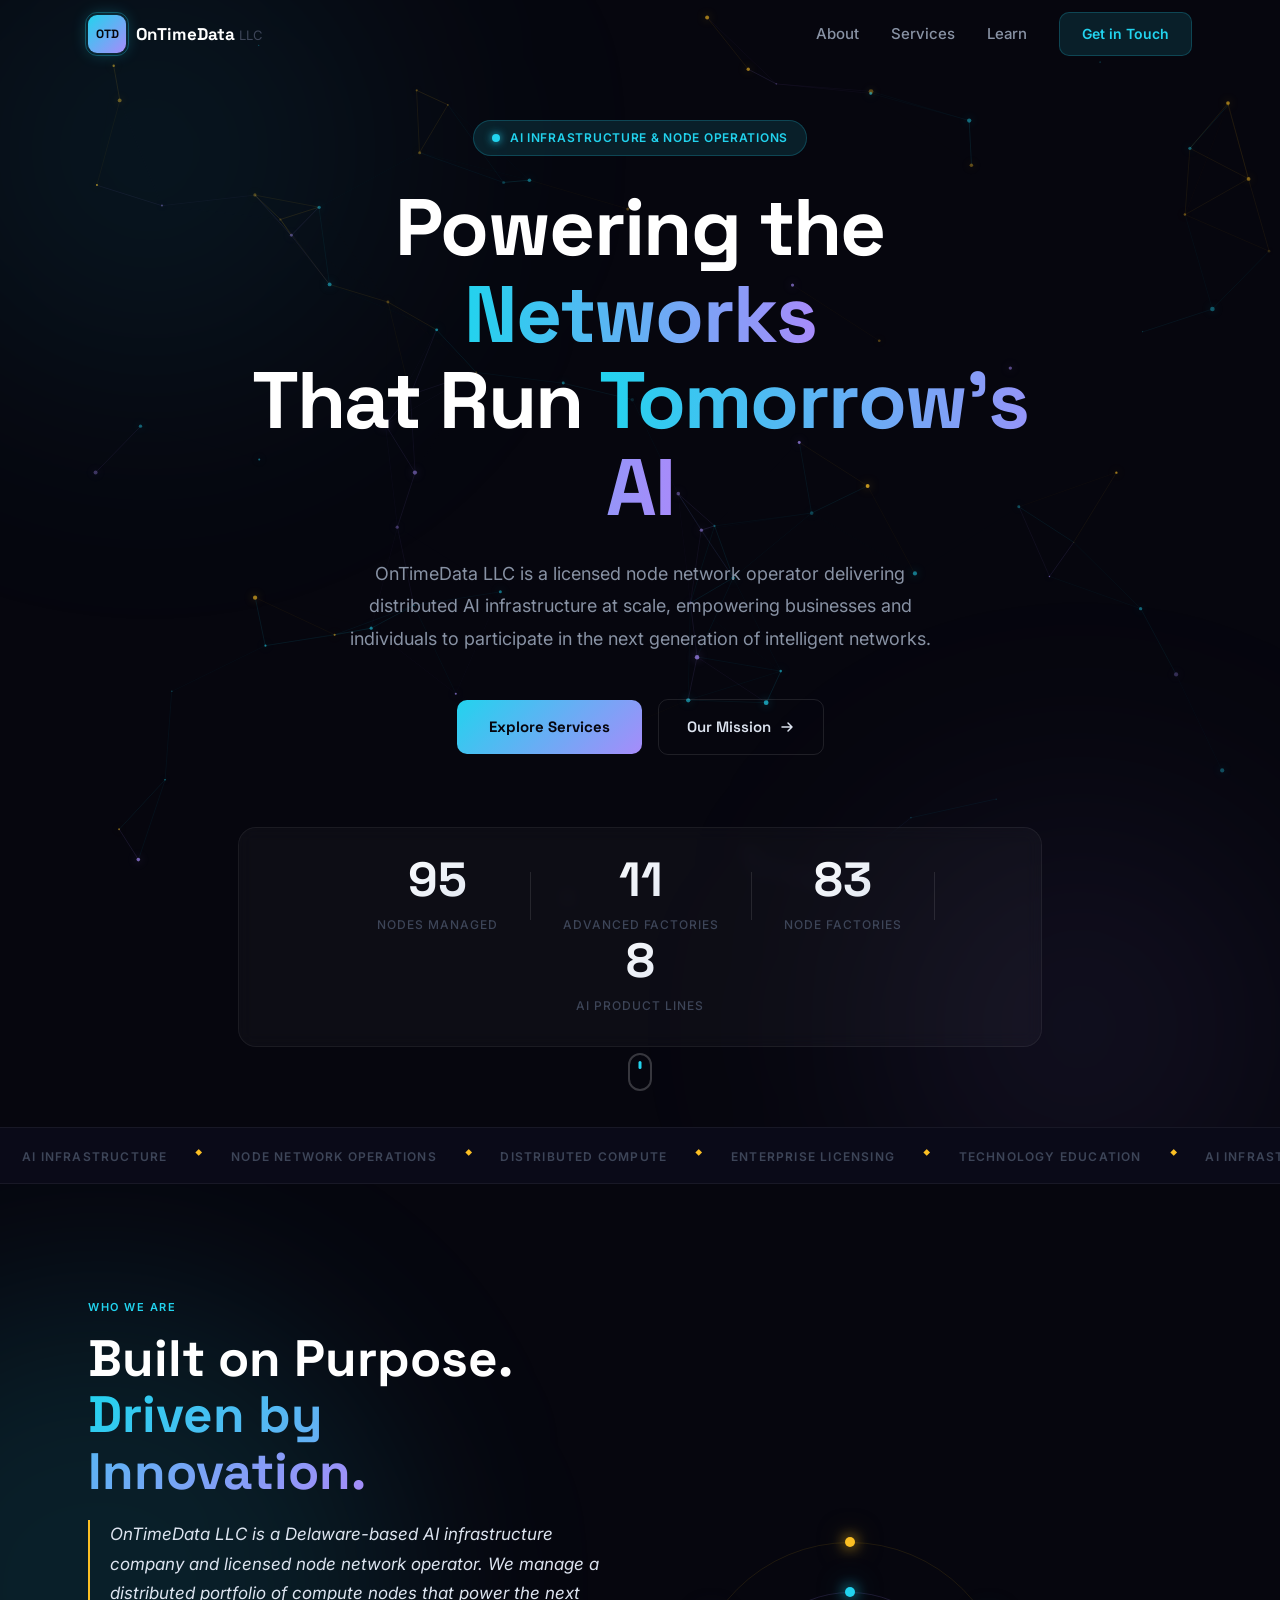
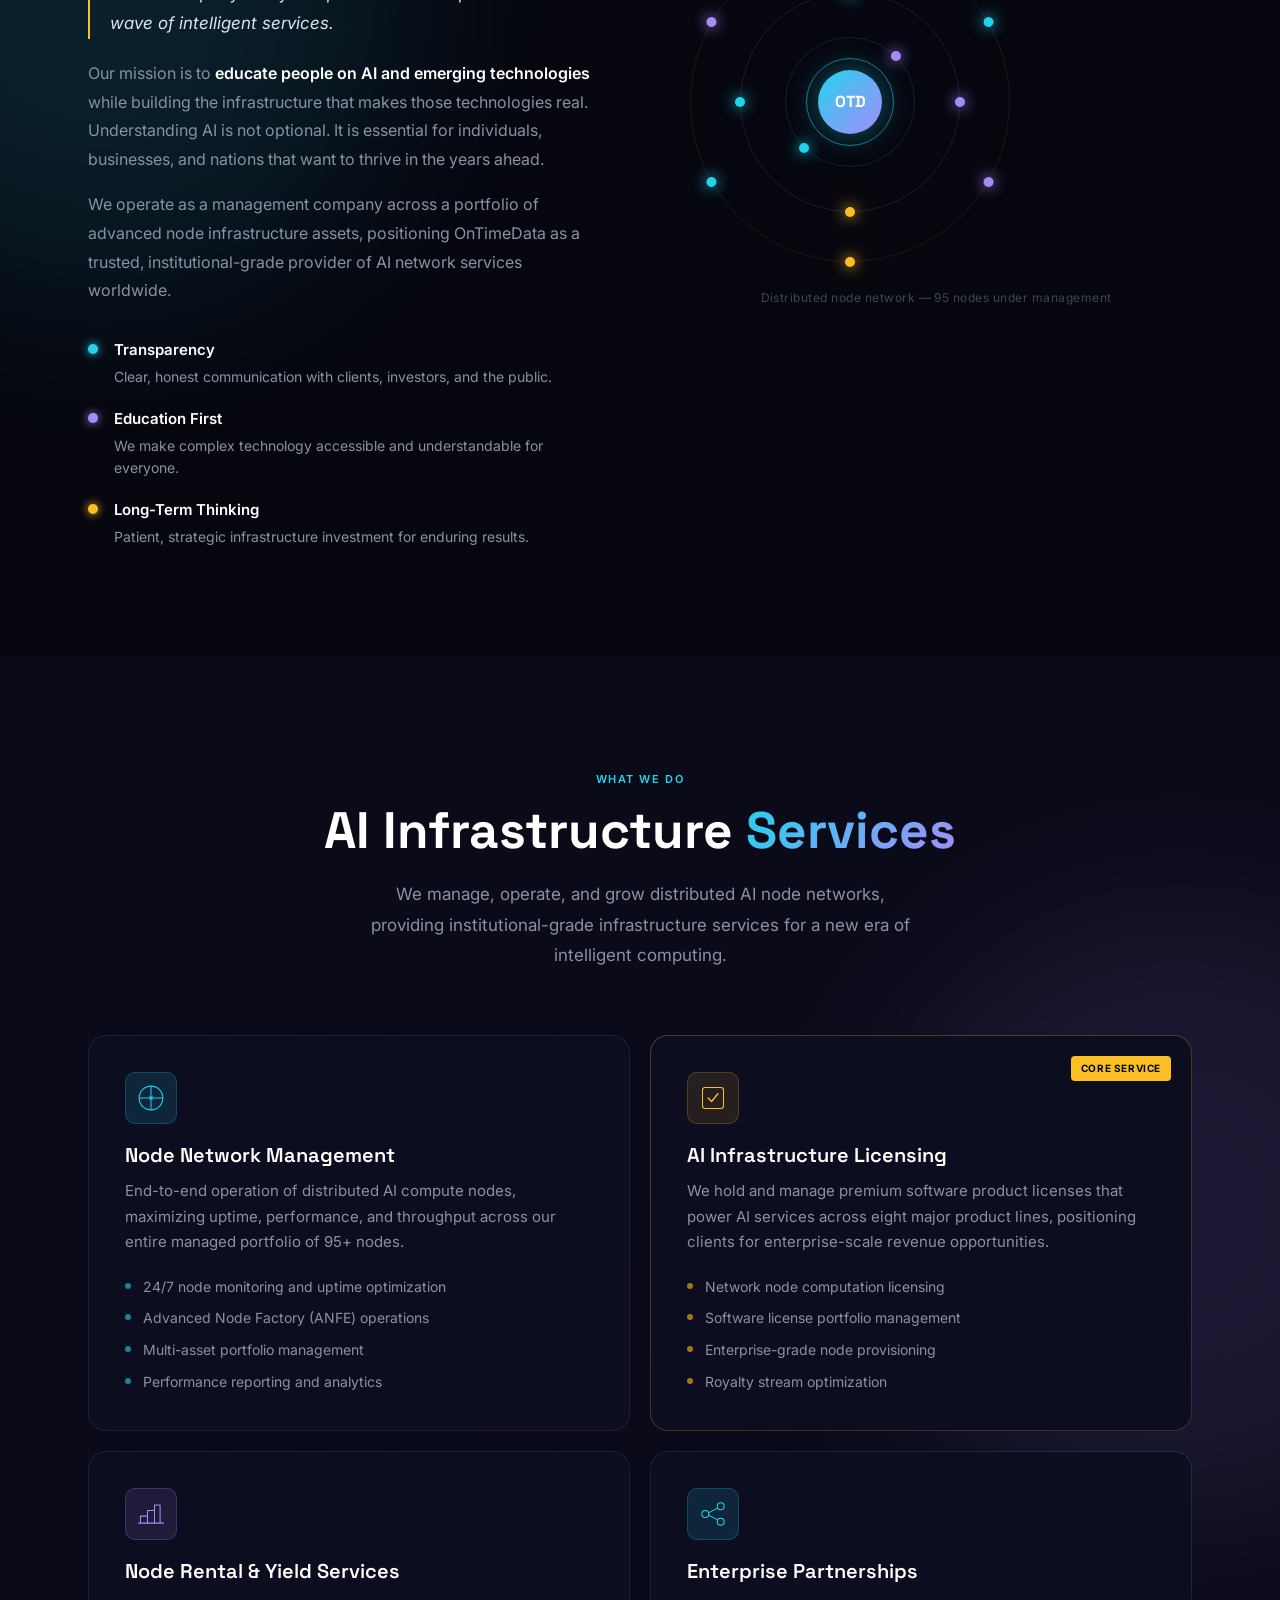
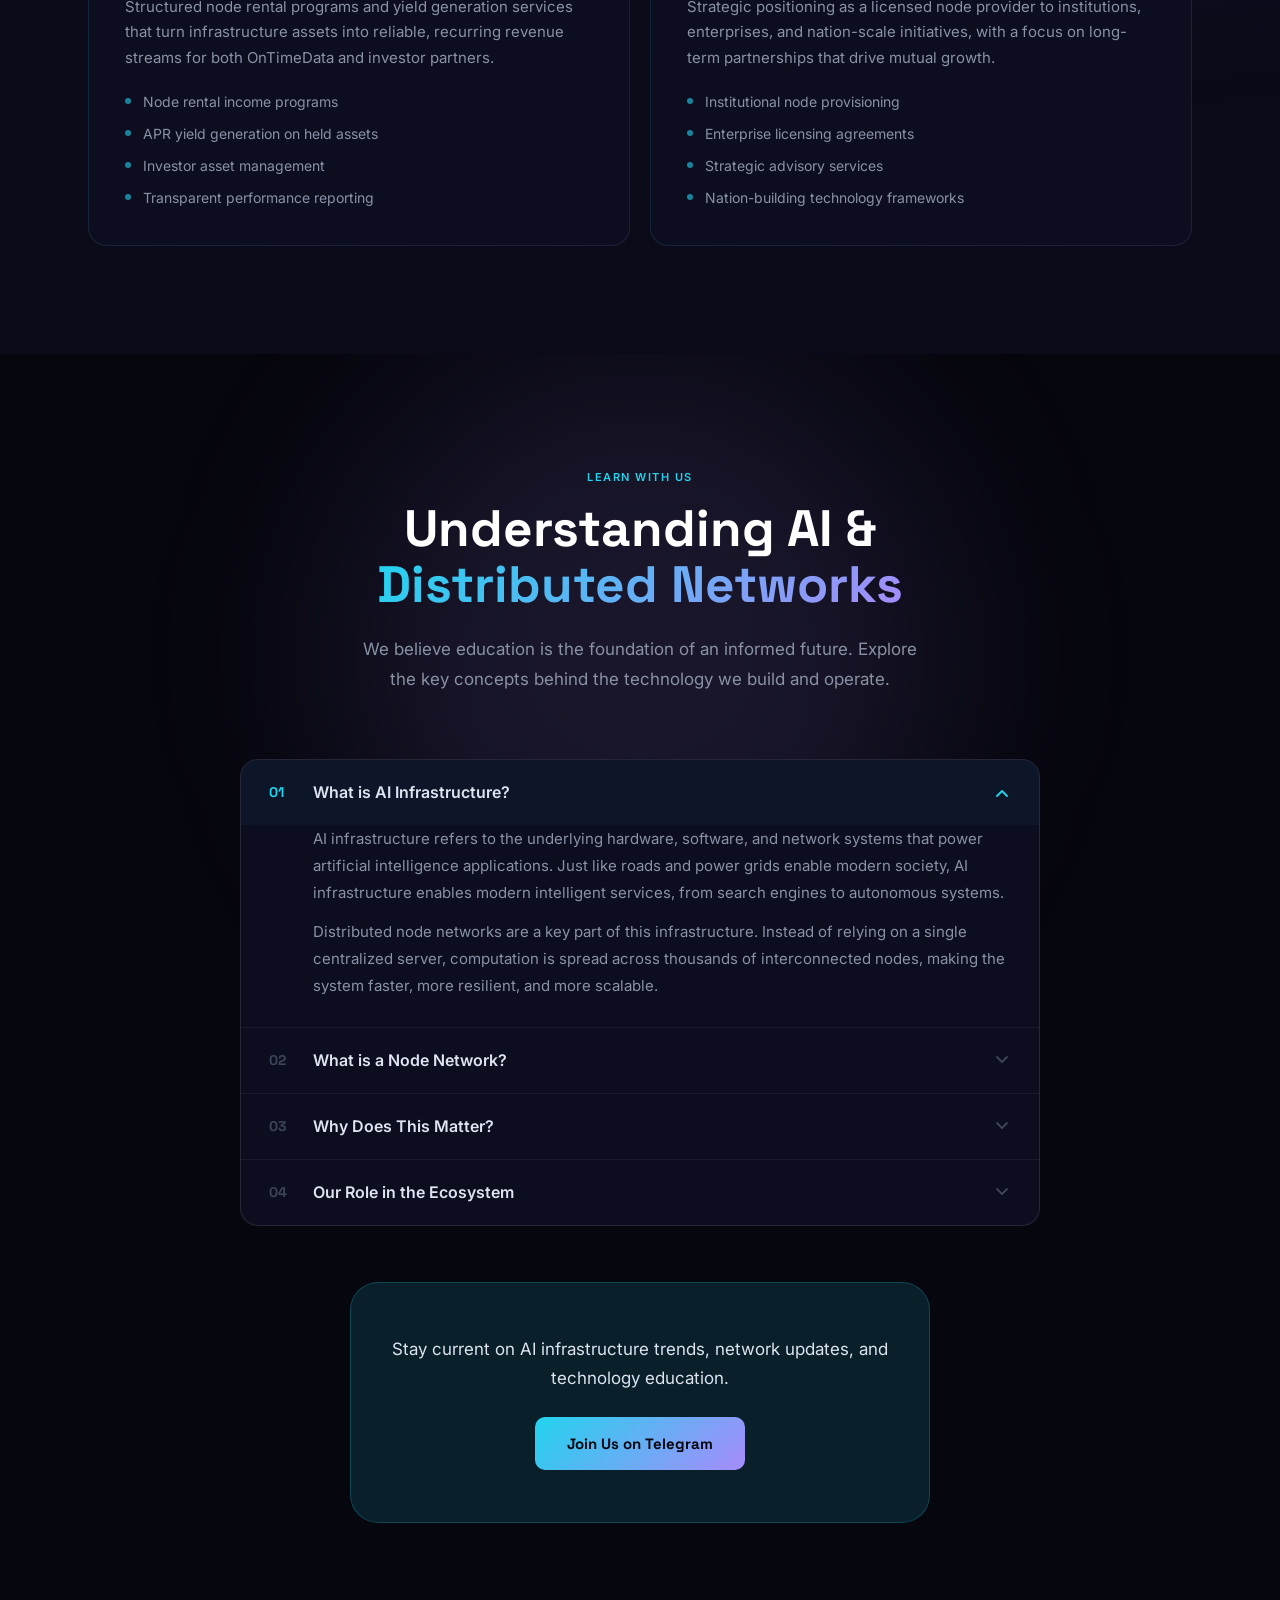
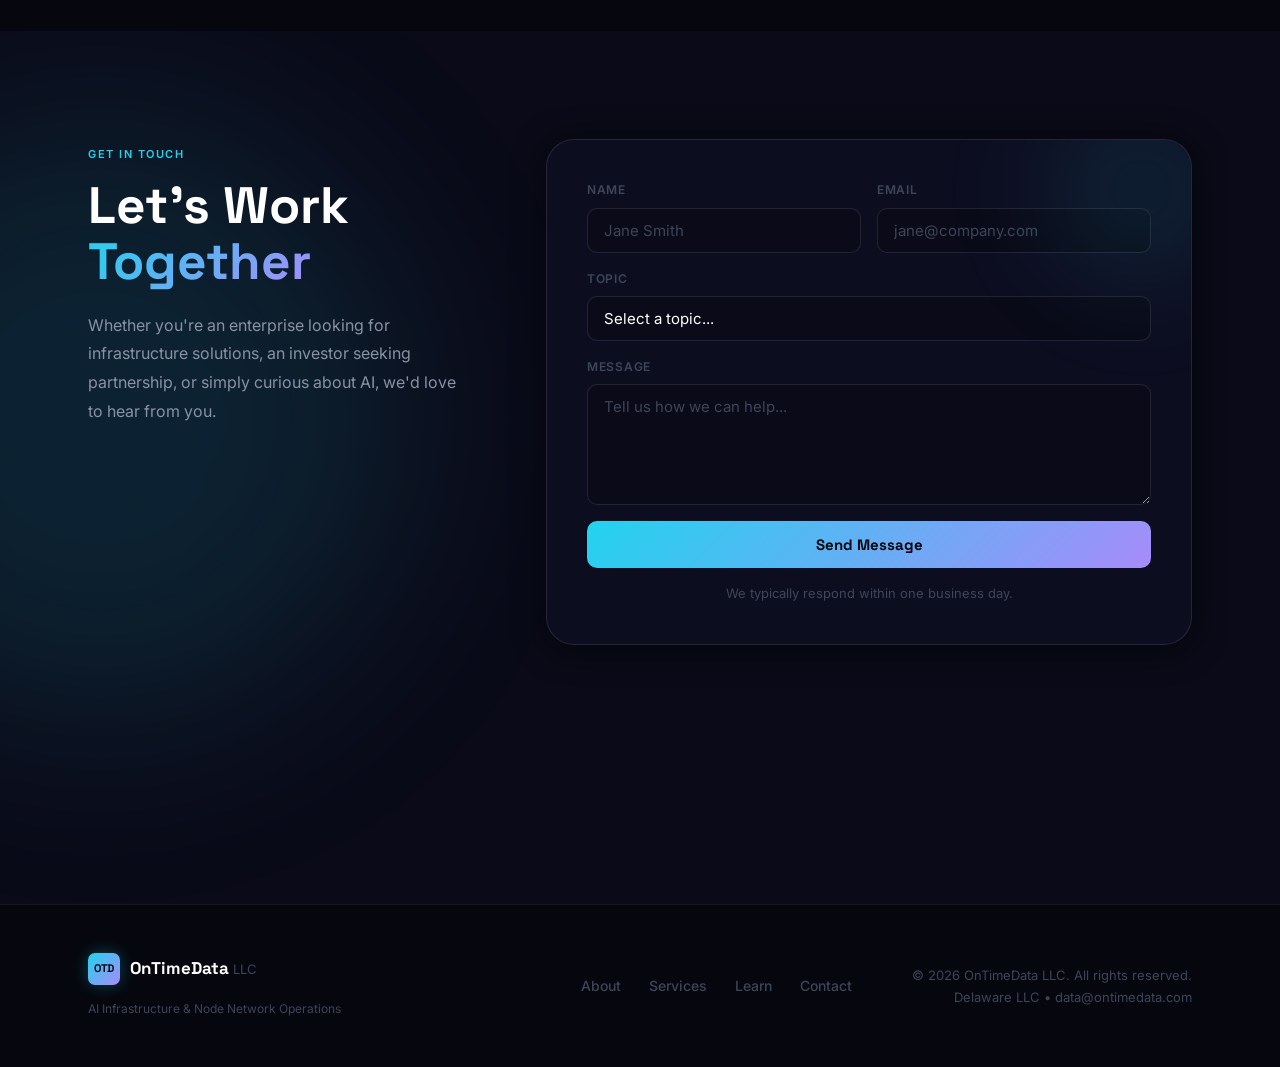
==== commit aa1f94d6: "fixed contact form netlify" ====
--- a/website-v3/index.html
+++ b/website-v3/index.html
@@ -411,7 +411,21 @@
         </div>
 
         <div class="contact-right reveal-up" style="--delay:.15s">
-          <form class="contact-form" id="contact-form">
+          <form
+            class="contact-form"
+            id="contact-form"
+            name="contact"
+            method="POST"
+            netlify
+            netlify-honeypot="bot-field"
+          >
+            <!-- Netlify required hidden fields -->
+            <input type="hidden" name="form-name" value="contact" />
+            <!-- Honeypot spam trap (hidden from real users) -->
+            <p class="form-honeypot" aria-hidden="true">
+              <label>Don't fill this out: <input name="bot-field" /></label>
+            </p>
+
             <div class="form-row">
               <div class="form-field">
                 <label for="name">Name</label>
@@ -437,11 +451,18 @@
               <label for="message">Message</label>
               <textarea id="message" name="message" rows="5" placeholder="Tell us how we can help..." required></textarea>
             </div>
-            <button type="submit" class="btn-glow btn-full">
+            <button type="submit" class="btn-glow btn-full" id="form-submit">
               <span class="btn-shine"></span>
-              Send Message
+              <span id="submit-label">Send Message</span>
             </button>
             <p class="form-note">We typically respond within one business day.</p>
+
+            <!-- Success state (shown after submission) -->
+            <div class="form-success" id="form-success" hidden>
+              <div class="form-success-icon">&#10003;</div>
+              <h3>Message Sent!</h3>
+              <p>Thanks for reaching out. We'll get back to you at data@ontimedata.com within one business day.</p>
+            </div>
           </form>
         </div>
       </div>
--- a/website-v3/styles.css
+++ b/website-v3/styles.css
@@ -1090,6 +1090,49 @@
 .form-field select option { background: var(--bg-card); color: var(--white); }
 .form-field textarea { resize: vertical; min-height: 120px; }
 
+/* Netlify honeypot — must be invisible to real users */
+.form-honeypot {
+  position: absolute;
+  left: -9999px;
+  width: 1px;
+  height: 1px;
+  overflow: hidden;
+}
+
+.form-success {
+  text-align: center;
+  padding: 32px 16px;
+  animation: fade-in .4s ease;
+}
+@keyframes fade-in {
+  from { opacity: 0; transform: translateY(12px); }
+  to   { opacity: 1; transform: translateY(0); }
+}
+.form-success-icon {
+  width: 56px; height: 56px;
+  background: linear-gradient(135deg, var(--cyan), var(--purple));
+  border-radius: 50%;
+  display: flex;
+  align-items: center;
+  justify-content: center;
+  font-size: 24px;
+  color: var(--bg);
+  font-weight: 700;
+  margin: 0 auto 20px;
+  box-shadow: 0 0 28px rgba(34,211,238,.4);
+}
+.form-success h3 {
+  font-family: 'Space Grotesk', sans-serif;
+  font-size: 22px;
+  color: var(--white);
+  margin-bottom: 10px;
+}
+.form-success p {
+  font-size: 15px;
+  color: var(--text);
+  line-height: 1.7;
+}
+
 .form-note {
   font-size: 13px;
   color: var(--text-dim);
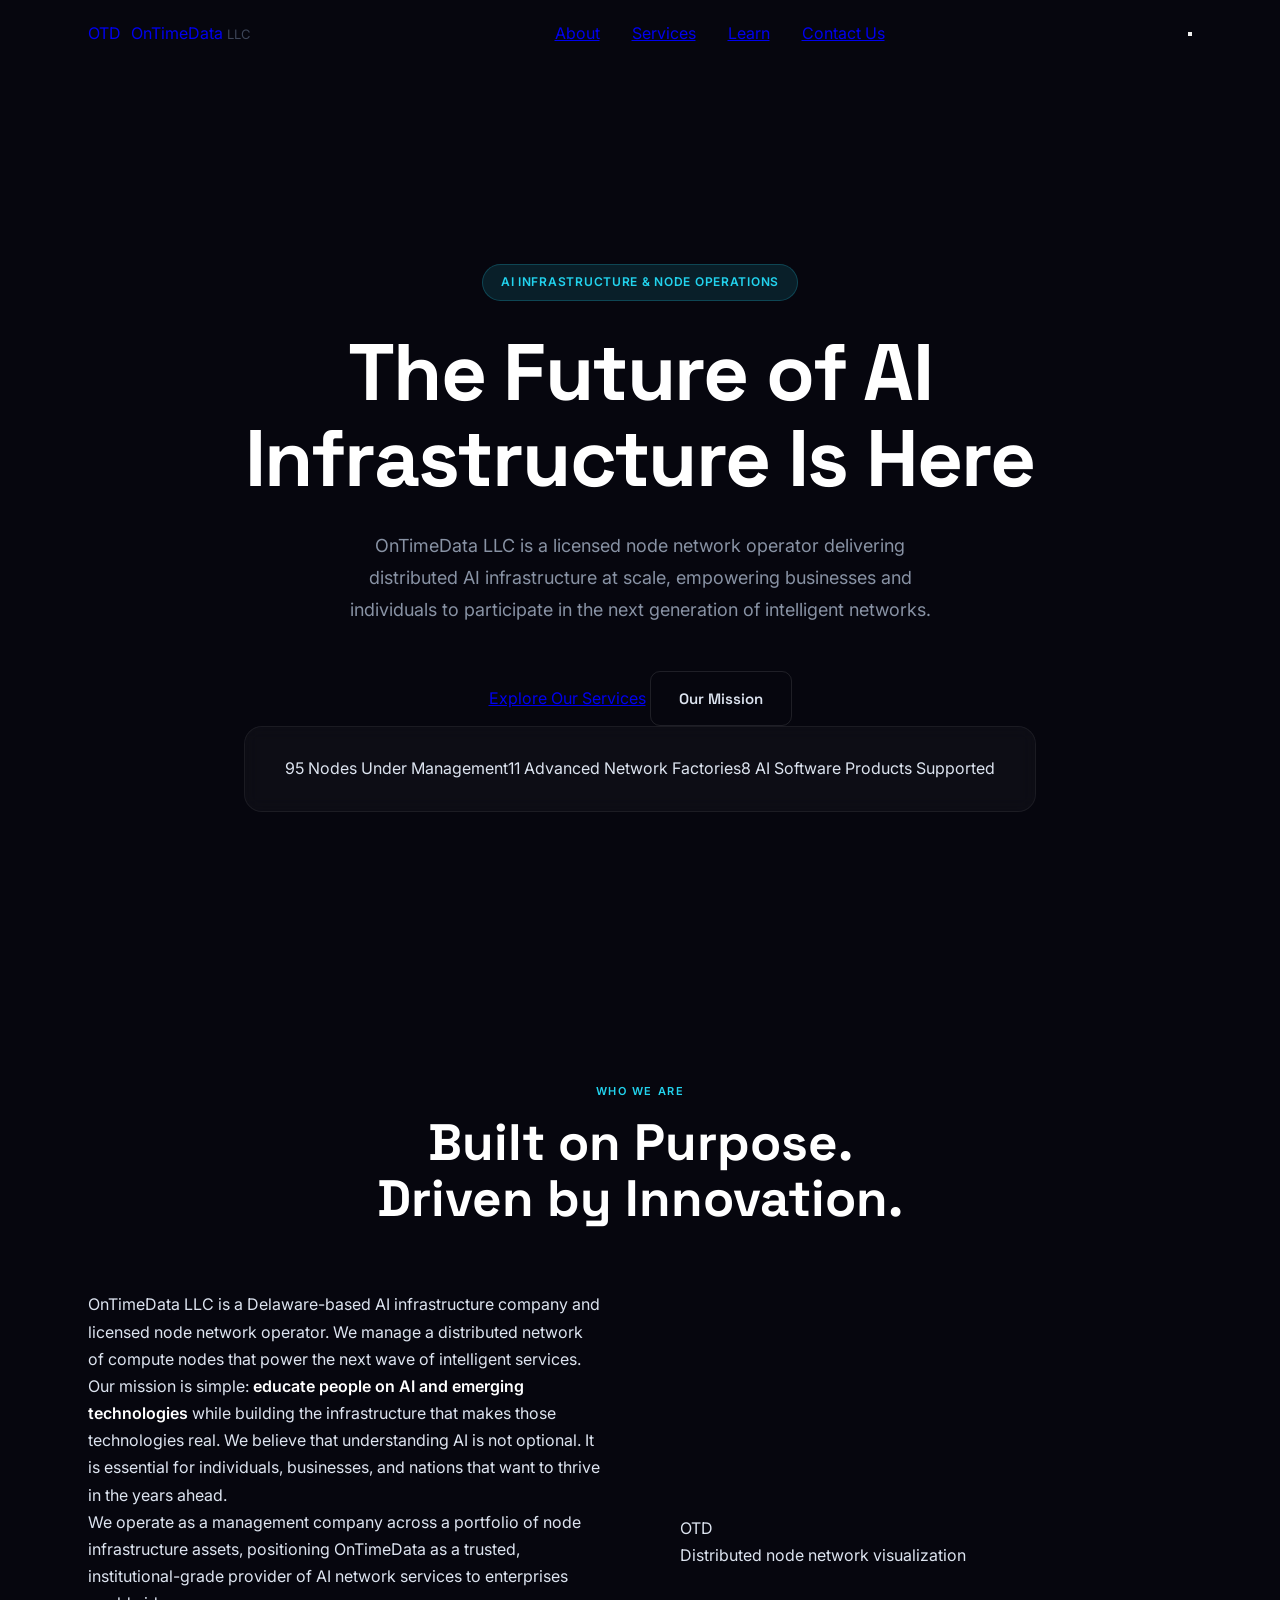
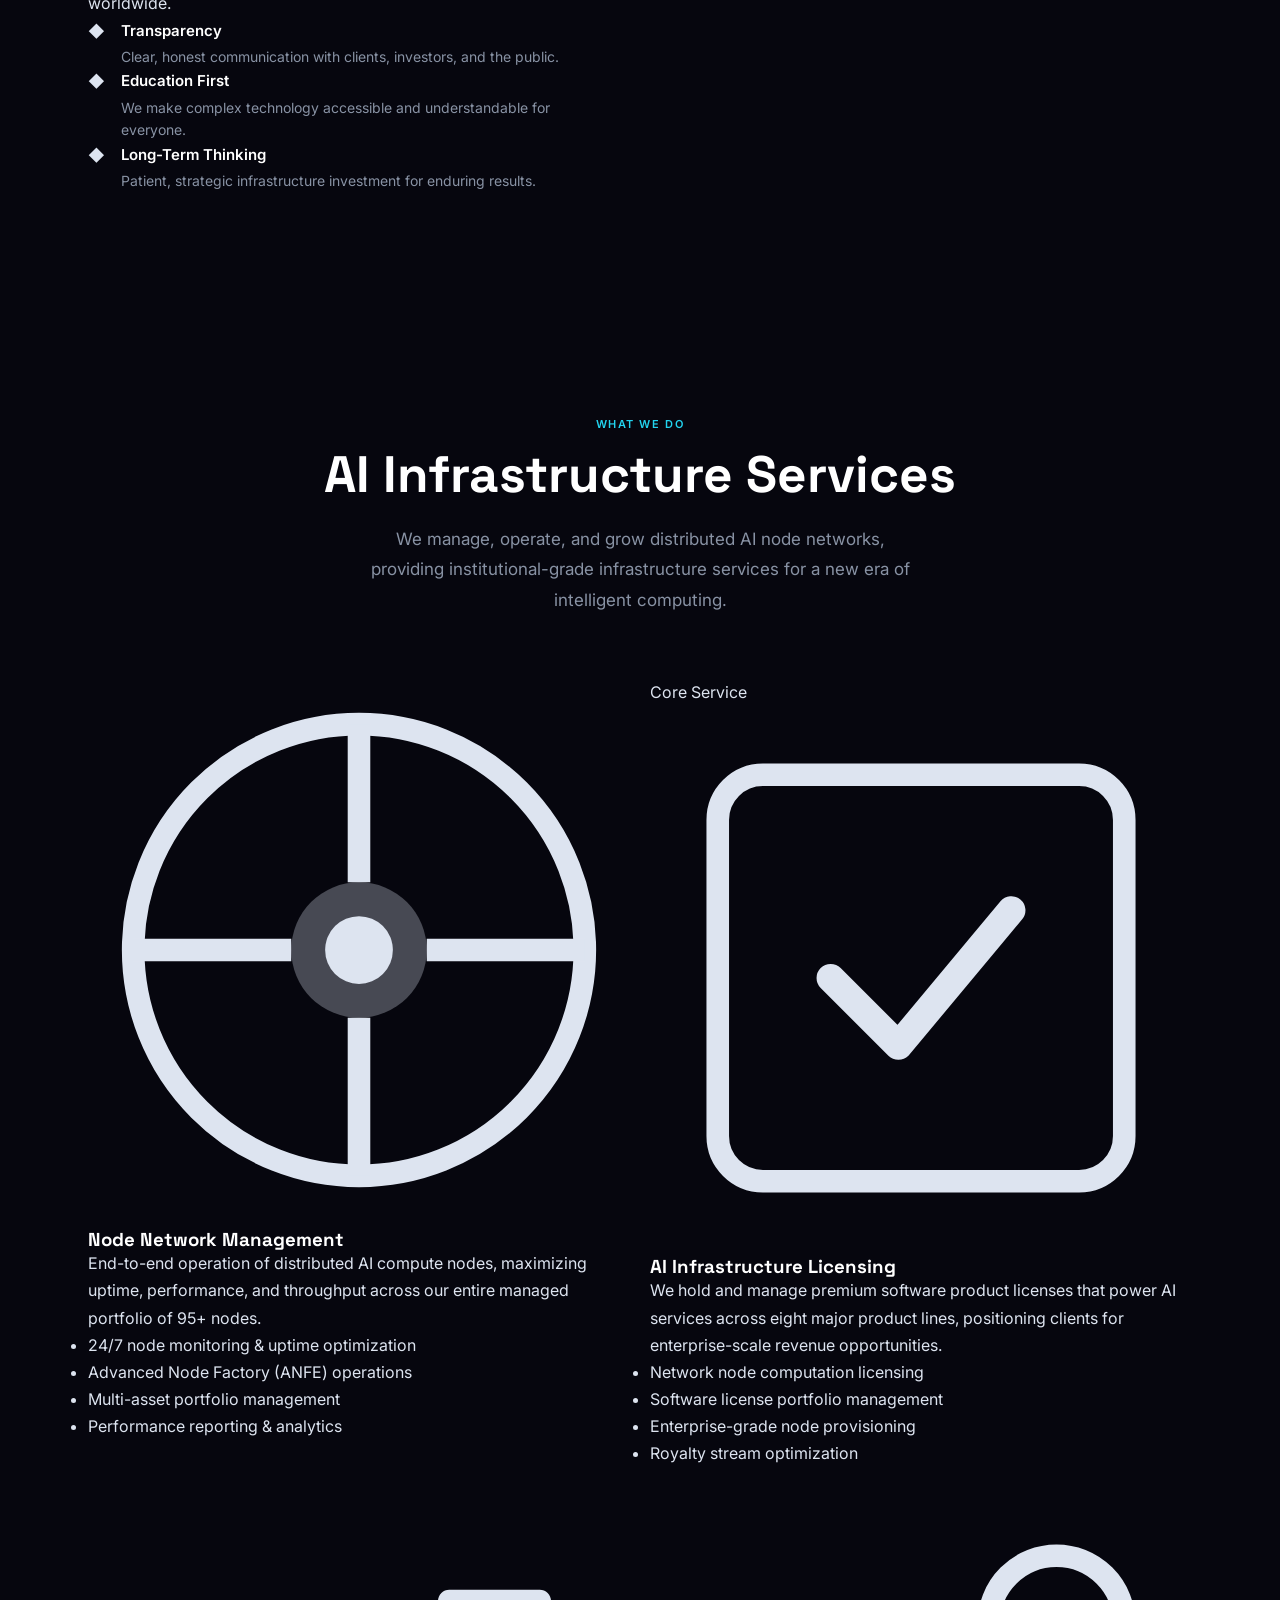
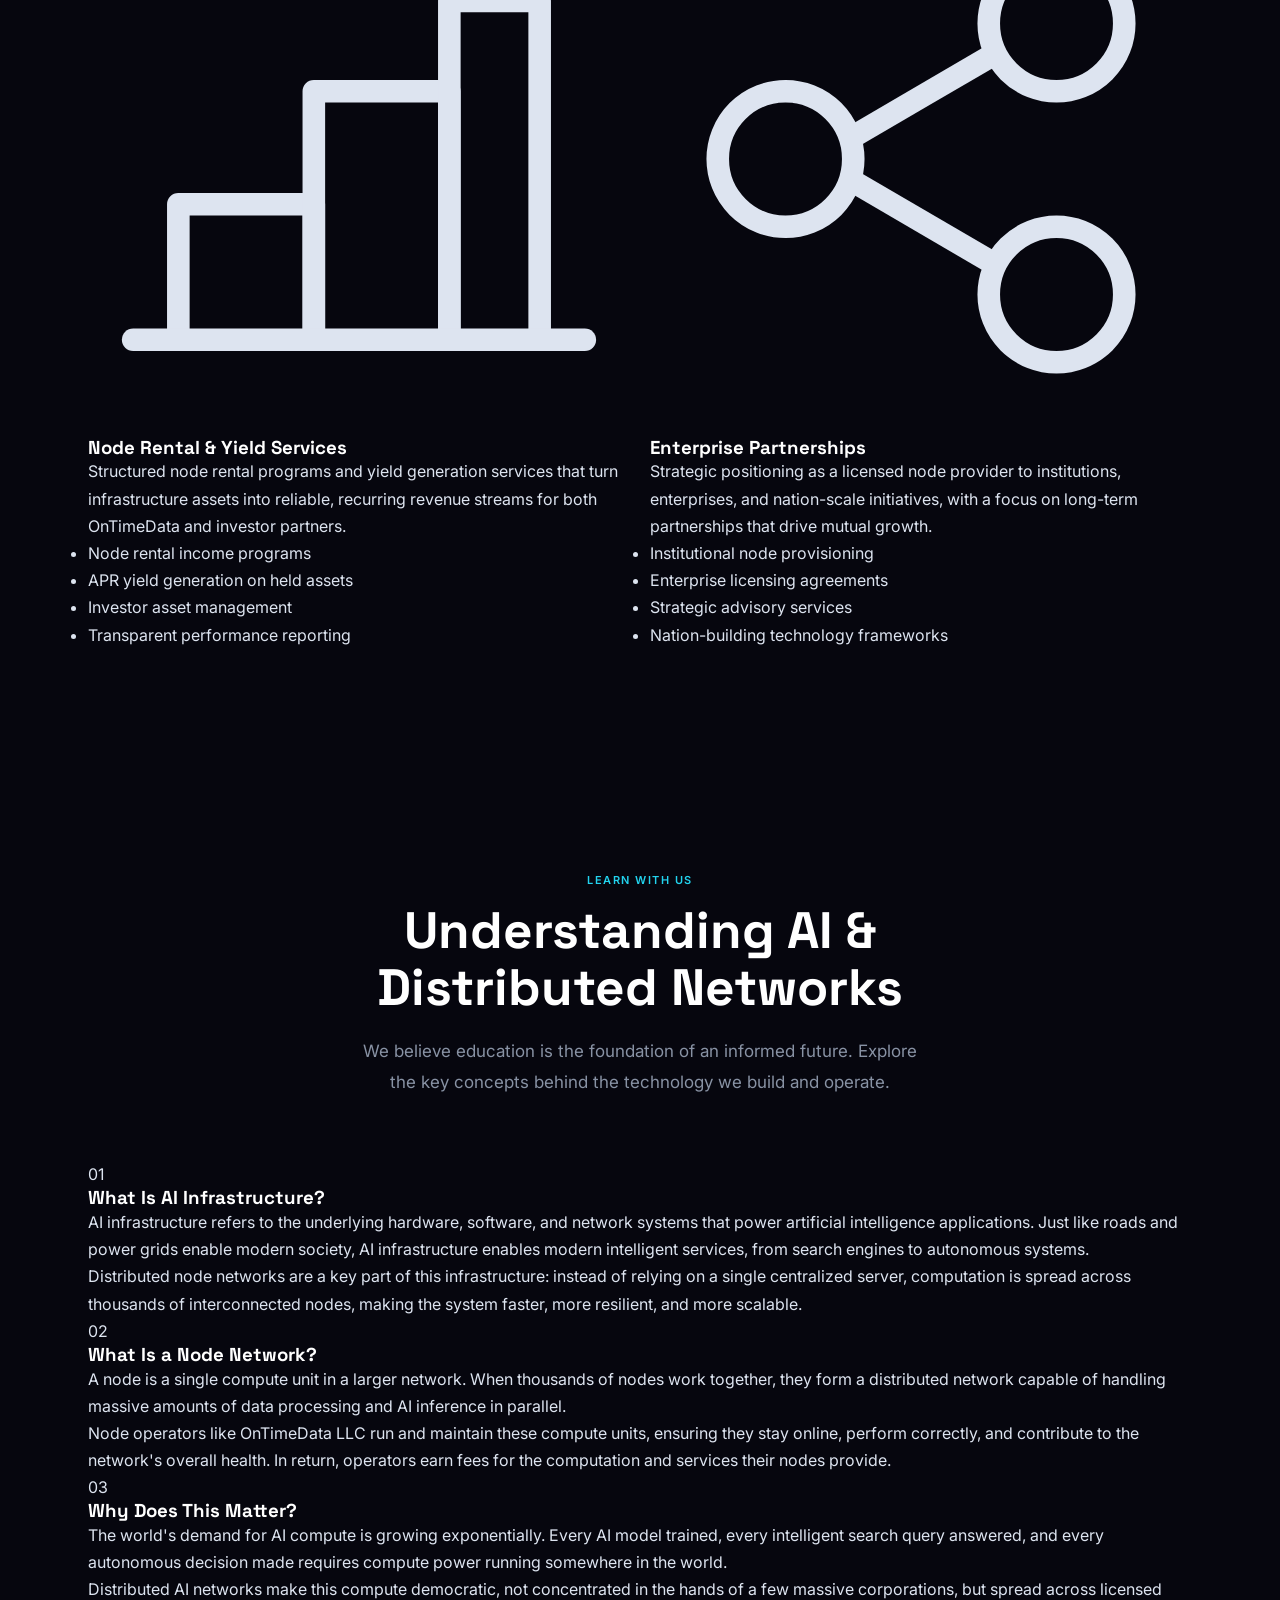
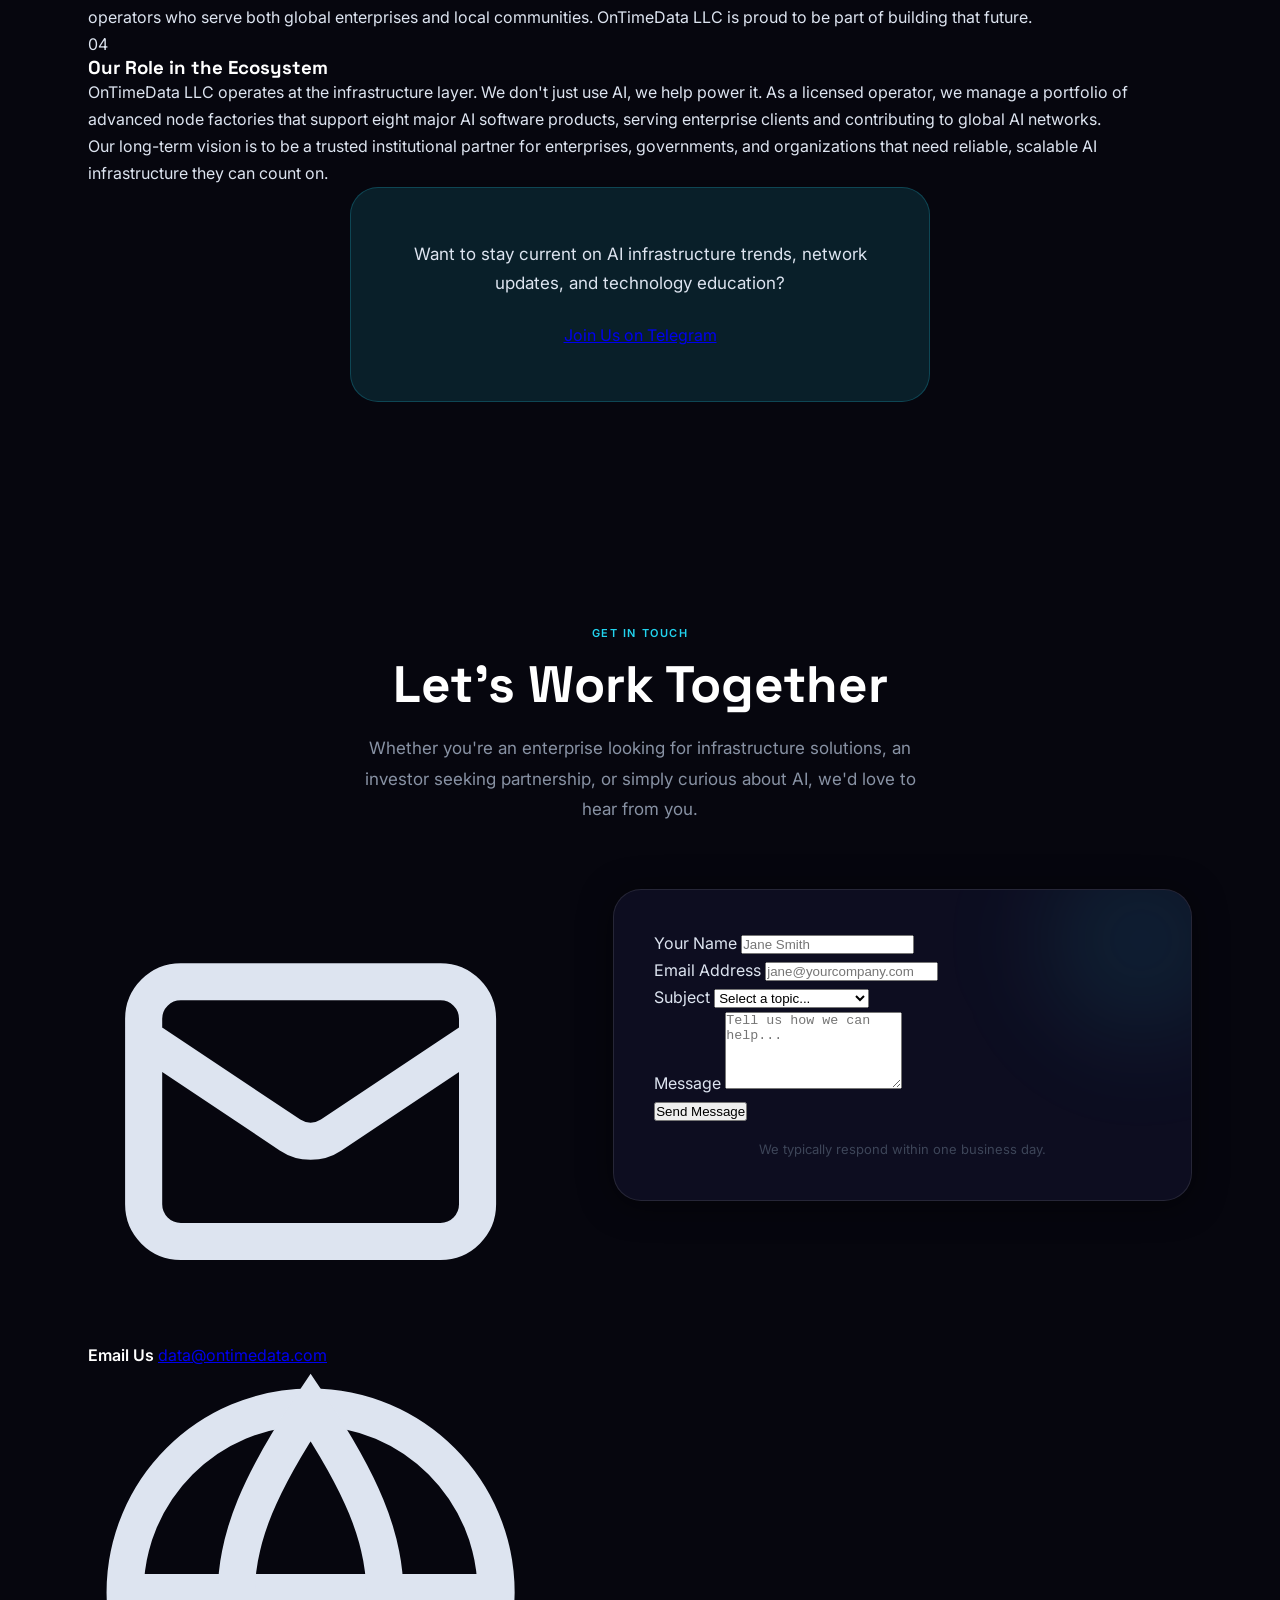
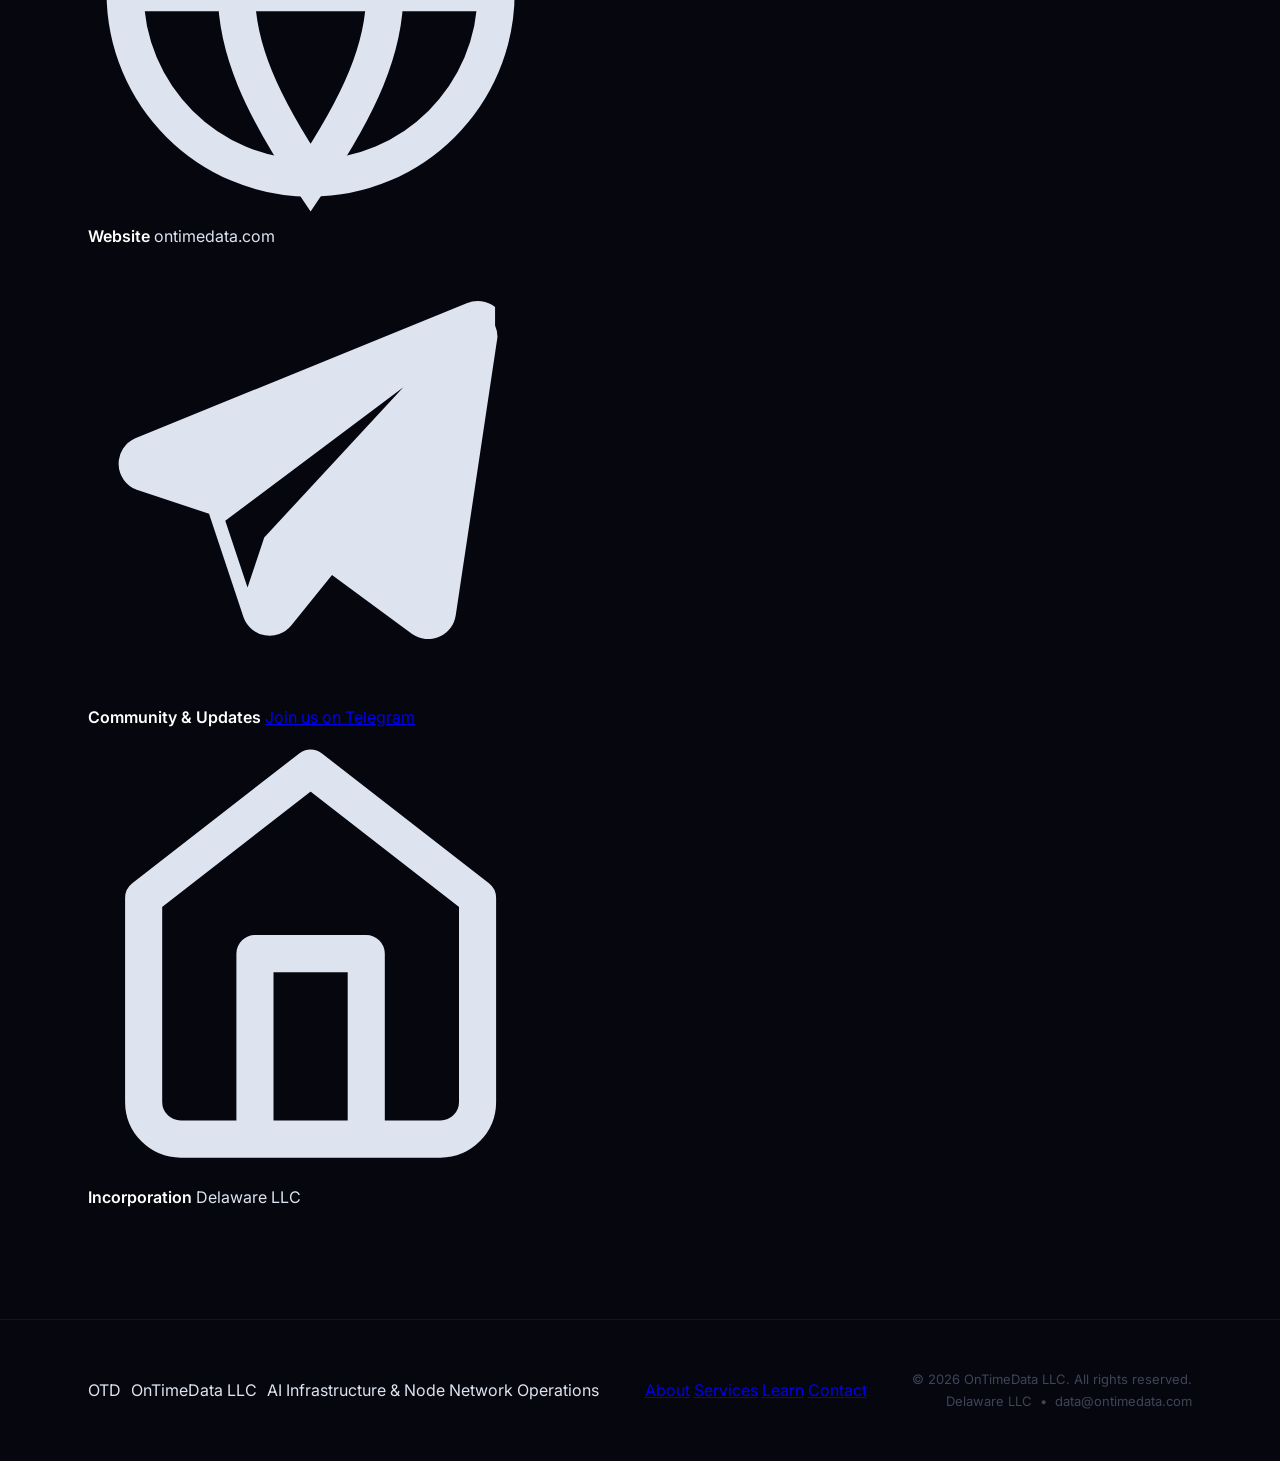
==== commit 61fc791f: "updated telegram link in website-v3" ====
--- a/website-v3/index.html
+++ b/website-v3/index.html
@@ -4,36 +4,27 @@
   <meta charset="UTF-8" />
   <meta name="viewport" content="width=device-width, initial-scale=1.0" />
   <title>OnTimeData LLC | AI Infrastructure & Node Network Operations</title>
-  <meta name="description" content="OnTimeData LLC is a licensed node network operator and AI infrastructure company managing 95+ nodes. Built for enterprises and the next era of intelligent services." />
+  <meta name="description" content="OnTimeData LLC is an AI infrastructure company and licensed node network operator, educating people on AI and emerging technologies." />
   <link rel="stylesheet" href="styles.css" />
   <link rel="preconnect" href="https://fonts.googleapis.com" />
-  <link href="https://fonts.googleapis.com/css2?family=Space+Grotesk:wght@400;500;600;700&family=Inter:wght@300;400;500;600&display=swap" rel="stylesheet" />
+  <link href="https://fonts.googleapis.com/css2?family=Inter:wght@300;400;500;600;700&family=Space+Grotesk:wght@400;500;600;700&display=swap" rel="stylesheet" />
 </head>
 <body>
 
-  <!-- PARTICLE CANVAS (global background) -->
-  <canvas id="particle-canvas"></canvas>
-
   <!-- NAV -->
-  <header class="nav" id="nav">
+  <header class="nav-header" id="nav-header">
     <div class="container nav-inner">
       <a href="#home" class="logo">
-        <div class="logo-icon">
-          <span>OTD</span>
-          <div class="logo-ring"></div>
-        </div>
-        <div class="logo-words">
-          <span class="logo-name">OnTimeData</span>
-          <span class="logo-llc">LLC</span>
-        </div>
+        <span class="logo-mark">OTD</span>
+        <span class="logo-text">OnTimeData <span class="logo-llc">LLC</span></span>
       </a>
-      <nav class="nav-links" id="nav-links">
-        <a href="#about" class="nav-link">About</a>
-        <a href="#services" class="nav-link">Services</a>
-        <a href="#education" class="nav-link">Learn</a>
-        <a href="#contact" class="nav-cta">Get in Touch</a>
+      <nav class="nav-links">
+        <a href="#about">About</a>
+        <a href="#services">Services</a>
+        <a href="#education">Learn</a>
+        <a href="#contact" class="btn btn-outline-sm">Contact Us</a>
       </nav>
-      <button class="burger" id="burger" aria-label="Menu">
+      <button class="nav-toggle" id="nav-toggle" aria-label="Toggle menu">
         <span></span><span></span><span></span>
       </button>
     </div>
@@ -41,194 +32,157 @@
       <a href="#about">About</a>
       <a href="#services">Services</a>
       <a href="#education">Learn</a>
-      <a href="#contact">Get in Touch</a>
+      <a href="#contact">Contact Us</a>
     </div>
   </header>
 
   <!-- HERO -->
   <section class="hero" id="home">
-    <div class="hero-glow hero-glow-cyan"></div>
-    <div class="hero-glow hero-glow-purple"></div>
+    <div class="hero-bg">
+      <div class="grid-overlay"></div>
+      <div class="glow glow-1"></div>
+      <div class="glow glow-2"></div>
+    </div>
     <div class="container hero-inner">
-      <div class="hero-badge reveal-up">
-        <span class="pulse-dot"></span>
-        <span>AI Infrastructure &amp; Node Operations</span>
-      </div>
-      <h1 class="hero-title reveal-up" style="--delay:.1s">
-        Powering the <span class="grad-text">Networks</span><br />
-        That Run <span class="grad-text">Tomorrow's AI</span>
+      <div class="hero-badge">AI Infrastructure &amp; Node Operations</div>
+      <h1 class="hero-title">
+        The Future of AI<br />
+        <span class="gradient-text">Infrastructure Is Here</span>
       </h1>
-      <p class="hero-sub reveal-up" id="hero-sub" style="--delay:.2s">
+      <p class="hero-sub">
         OnTimeData LLC is a licensed node network operator delivering distributed AI infrastructure at scale, empowering businesses and individuals to participate in the next generation of intelligent networks.
       </p>
-      <div class="hero-actions reveal-up" style="--delay:.3s">
-        <a href="#services" class="btn-glow">
-          <span class="btn-shine"></span>
-          Explore Services
-        </a>
-        <a href="#about" class="btn-ghost">
-          Our Mission
-          <svg width="16" height="16" viewBox="0 0 16 16" fill="none"><path d="M3 8h10M9 4l4 4-4 4" stroke="currentColor" stroke-width="1.5" stroke-linecap="round" stroke-linejoin="round"/></svg>
-        </a>
-      </div>
-
-      <div class="hero-stats reveal-up" style="--delay:.4s">
-        <div class="hstat">
-          <span class="hstat-n"><span class="counter" data-target="95" data-suffix="">0</span></span>
-          <span class="hstat-l">Nodes Managed</span>
-        </div>
-        <div class="hstat-div"></div>
-        <div class="hstat">
-          <span class="hstat-n"><span class="counter" data-target="11">0</span></span>
-          <span class="hstat-l">Advanced Factories</span>
-        </div>
-        <div class="hstat-div"></div>
-        <div class="hstat">
-          <span class="hstat-n"><span class="counter" data-target="83">0</span></span>
-          <span class="hstat-l">Node Factories</span>
-        </div>
-        <div class="hstat-div"></div>
-        <div class="hstat">
-          <span class="hstat-n"><span class="counter" data-target="8">0</span></span>
-          <span class="hstat-l">AI Product Lines</span>
-        </div>
-      </div>
-    </div>
-
-    <div class="scroll-hint">
-      <div class="scroll-wheel"></div>
+      <div class="hero-cta">
+        <a href="#services" class="btn btn-primary">Explore Our Services</a>
+        <a href="#about" class="btn btn-ghost">Our Mission</a>
+      </div>
+      <div class="hero-stats">
+        <div class="stat">
+          <span class="stat-num">95</span>
+          <span class="stat-label">Nodes Under Management</span>
+        </div>
+        <div class="stat">
+          <span class="stat-num">11</span>
+          <span class="stat-label">Advanced Network Factories</span>
+        </div>
+        <div class="stat">
+          <span class="stat-num">8</span>
+          <span class="stat-label">AI Software Products Supported</span>
+        </div>
+      </div>
     </div>
   </section>
-
-  <!-- TICKER -->
-  <div class="ticker" aria-hidden="true">
-    <div class="ticker-track">
-      <span>AI Infrastructure</span><span class="sep">&#9670;</span>
-      <span>Node Network Operations</span><span class="sep">&#9670;</span>
-      <span>Distributed Compute</span><span class="sep">&#9670;</span>
-      <span>Enterprise Licensing</span><span class="sep">&#9670;</span>
-      <span>Technology Education</span><span class="sep">&#9670;</span>
-      <span>AI Infrastructure</span><span class="sep">&#9670;</span>
-      <span>Node Network Operations</span><span class="sep">&#9670;</span>
-      <span>Distributed Compute</span><span class="sep">&#9670;</span>
-      <span>Enterprise Licensing</span><span class="sep">&#9670;</span>
-      <span>Technology Education</span><span class="sep">&#9670;</span>
-    </div>
-  </div>
 
   <!-- ABOUT -->
   <section class="section" id="about">
-    <div class="section-glow section-glow-left"></div>
     <div class="container">
+      <div class="section-header">
+        <span class="section-tag">Who We Are</span>
+        <h2 class="section-title">Built on Purpose.<br />Driven by Innovation.</h2>
+      </div>
       <div class="about-grid">
         <div class="about-text">
-          <p class="section-tag reveal-up">Who We Are</p>
-          <h2 class="section-title reveal-up" style="--delay:.05s">
-            Built on Purpose.<br /><span class="grad-text-static">Driven by Innovation.</span>
-          </h2>
-          <div class="accent-quote reveal-up" style="--delay:.1s">
-            <p>OnTimeData LLC is a Delaware-based AI infrastructure company and licensed node network operator. We manage a distributed portfolio of compute nodes that power the next wave of intelligent services.</p>
-          </div>
-          <p class="body reveal-up" style="--delay:.15s">Our mission is to <strong>educate people on AI and emerging technologies</strong> while building the infrastructure that makes those technologies real. Understanding AI is not optional. It is essential for individuals, businesses, and nations that want to thrive in the years ahead.</p>
-          <p class="body reveal-up" style="--delay:.2s">We operate as a management company across a portfolio of advanced node infrastructure assets, positioning OnTimeData as a trusted, institutional-grade provider of AI network services worldwide.</p>
-
-          <div class="pillars reveal-up" style="--delay:.25s">
+          <p class="lead">
+            OnTimeData LLC is a Delaware-based AI infrastructure company and licensed node network operator. We manage a distributed network of compute nodes that power the next wave of intelligent services.
+          </p>
+          <p>
+            Our mission is simple: <strong>educate people on AI and emerging technologies</strong> while building the infrastructure that makes those technologies real. We believe that understanding AI is not optional. It is essential for individuals, businesses, and nations that want to thrive in the years ahead.
+          </p>
+          <p>
+            We operate as a management company across a portfolio of node infrastructure assets, positioning OnTimeData as a trusted, institutional-grade provider of AI network services to enterprises worldwide.
+          </p>
+          <div class="about-pillars">
             <div class="pillar">
-              <div class="pillar-dot cyan"></div>
-              <div><strong>Transparency</strong><p>Clear, honest communication with clients, investors, and the public.</p></div>
+              <div class="pillar-icon">&#9670;</div>
+              <div>
+                <strong>Transparency</strong>
+                <p>Clear, honest communication with clients, investors, and the public.</p>
+              </div>
             </div>
             <div class="pillar">
-              <div class="pillar-dot purple"></div>
-              <div><strong>Education First</strong><p>We make complex technology accessible and understandable for everyone.</p></div>
+              <div class="pillar-icon">&#9670;</div>
+              <div>
+                <strong>Education First</strong>
+                <p>We make complex technology accessible and understandable for everyone.</p>
+              </div>
             </div>
             <div class="pillar">
-              <div class="pillar-dot amber"></div>
-              <div><strong>Long-Term Thinking</strong><p>Patient, strategic infrastructure investment for enduring results.</p></div>
-            </div>
-          </div>
-        </div>
-
-        <div class="about-viz reveal-up" style="--delay:.15s">
-          <div class="orbital">
-            <div class="orb-ring orb-ring-3">
-              <div class="orb-node" style="--angle:0deg"><div class="orb-dot amber"></div></div>
-              <div class="orb-node" style="--angle:60deg"><div class="orb-dot cyan"></div></div>
-              <div class="orb-node" style="--angle:120deg"><div class="orb-dot purple"></div></div>
-              <div class="orb-node" style="--angle:180deg"><div class="orb-dot amber"></div></div>
-              <div class="orb-node" style="--angle:240deg"><div class="orb-dot cyan"></div></div>
-              <div class="orb-node" style="--angle:300deg"><div class="orb-dot purple"></div></div>
-            </div>
-            <div class="orb-ring orb-ring-2">
-              <div class="orb-node" style="--angle:0deg"><div class="orb-dot cyan"></div></div>
-              <div class="orb-node" style="--angle:90deg"><div class="orb-dot purple"></div></div>
-              <div class="orb-node" style="--angle:180deg"><div class="orb-dot amber"></div></div>
-              <div class="orb-node" style="--angle:270deg"><div class="orb-dot cyan"></div></div>
-            </div>
-            <div class="orb-ring orb-ring-1">
-              <div class="orb-node" style="--angle:45deg"><div class="orb-dot purple"></div></div>
-              <div class="orb-node" style="--angle:225deg"><div class="orb-dot cyan"></div></div>
-            </div>
-            <div class="orb-center">
-              <div class="orb-center-ring"></div>
-              <div class="orb-center-ring" style="animation-delay:-.6s"></div>
-              <span class="orb-label">OTD</span>
-            </div>
-            <div class="orb-connect" id="orb-connect"></div>
-          </div>
-          <p class="viz-caption">Distributed node network &mdash; 95 nodes under management</p>
+              <div class="pillar-icon">&#9670;</div>
+              <div>
+                <strong>Long-Term Thinking</strong>
+                <p>Patient, strategic infrastructure investment for enduring results.</p>
+              </div>
+            </div>
+          </div>
+        </div>
+        <div class="about-visual">
+          <div class="node-diagram">
+            <div class="node-ring node-ring-outer">
+              <div class="node-dot" style="--i:0"></div>
+              <div class="node-dot" style="--i:1"></div>
+              <div class="node-dot" style="--i:2"></div>
+              <div class="node-dot" style="--i:3"></div>
+              <div class="node-dot" style="--i:4"></div>
+              <div class="node-dot" style="--i:5"></div>
+            </div>
+            <div class="node-ring node-ring-mid">
+              <div class="node-dot" style="--i:0"></div>
+              <div class="node-dot" style="--i:1"></div>
+              <div class="node-dot" style="--i:2"></div>
+              <div class="node-dot" style="--i:3"></div>
+            </div>
+            <div class="node-center">
+              <span>OTD</span>
+            </div>
+          </div>
+          <p class="visual-caption">Distributed node network visualization</p>
         </div>
       </div>
     </div>
   </section>
 
   <!-- SERVICES -->
-  <section class="section section-alt" id="services">
-    <div class="section-glow section-glow-right"></div>
+  <section class="section section-dark" id="services">
     <div class="container">
-      <div class="section-header reveal-up">
-        <p class="section-tag">What We Do</p>
-        <h2 class="section-title">AI Infrastructure <span class="grad-text-static">Services</span></h2>
+      <div class="section-header">
+        <span class="section-tag">What We Do</span>
+        <h2 class="section-title">AI Infrastructure Services</h2>
         <p class="section-sub">We manage, operate, and grow distributed AI node networks, providing institutional-grade infrastructure services for a new era of intelligent computing.</p>
       </div>
-
       <div class="services-grid">
-        <div class="scard reveal-up" style="--delay:.05s">
-          <div class="scard-glow"></div>
-          <div class="scard-icon cyan-icon">
-            <svg viewBox="0 0 40 40" fill="none">
-              <circle cx="20" cy="20" r="17" stroke="currentColor" stroke-width="1.5"/>
-              <circle cx="20" cy="20" r="4" fill="currentColor" opacity=".5"/>
-              <circle cx="20" cy="20" r="2" fill="currentColor"/>
-              <line x1="20" y1="3" x2="20" y2="16" stroke="currentColor" stroke-width="1.5"/>
-              <line x1="37" y1="20" x2="24" y2="20" stroke="currentColor" stroke-width="1.5"/>
-              <line x1="20" y1="37" x2="20" y2="24" stroke="currentColor" stroke-width="1.5"/>
-              <line x1="3"  y1="20" x2="16" y2="20" stroke="currentColor" stroke-width="1.5"/>
+        <div class="service-card">
+          <div class="service-icon">
+            <svg viewBox="0 0 48 48" fill="none" xmlns="http://www.w3.org/2000/svg">
+              <circle cx="24" cy="24" r="20" stroke="currentColor" stroke-width="2"/>
+              <circle cx="24" cy="24" r="6" fill="currentColor" opacity=".3"/>
+              <circle cx="24" cy="24" r="3" fill="currentColor"/>
+              <line x1="24" y1="4" x2="24" y2="18" stroke="currentColor" stroke-width="2"/>
+              <line x1="44" y1="24" x2="30" y2="24" stroke="currentColor" stroke-width="2"/>
+              <line x1="24" y1="44" x2="24" y2="30" stroke="currentColor" stroke-width="2"/>
+              <line x1="4" y1="24" x2="18" y2="24" stroke="currentColor" stroke-width="2"/>
             </svg>
-            <div class="icon-glow"></div>
           </div>
           <h3>Node Network Management</h3>
           <p>End-to-end operation of distributed AI compute nodes, maximizing uptime, performance, and throughput across our entire managed portfolio of 95+ nodes.</p>
-          <ul class="scard-list">
-            <li>24/7 node monitoring and uptime optimization</li>
+          <ul class="service-features">
+            <li>24/7 node monitoring &amp; uptime optimization</li>
             <li>Advanced Node Factory (ANFE) operations</li>
             <li>Multi-asset portfolio management</li>
-            <li>Performance reporting and analytics</li>
+            <li>Performance reporting &amp; analytics</li>
           </ul>
         </div>
 
-        <div class="scard scard-featured reveal-up" style="--delay:.1s">
-          <div class="scard-glow featured-glow"></div>
-          <div class="scard-badge">Core Service</div>
-          <div class="scard-icon amber-icon">
-            <svg viewBox="0 0 40 40" fill="none">
-              <rect x="5" y="5" width="30" height="30" rx="4" stroke="currentColor" stroke-width="1.5"/>
-              <path d="M13 20L18 25L27 14" stroke="currentColor" stroke-width="2" stroke-linecap="round" stroke-linejoin="round"/>
+        <div class="service-card service-card-featured">
+          <div class="service-card-badge">Core Service</div>
+          <div class="service-icon">
+            <svg viewBox="0 0 48 48" fill="none" xmlns="http://www.w3.org/2000/svg">
+              <rect x="6" y="6" width="36" height="36" rx="4" stroke="currentColor" stroke-width="2"/>
+              <path d="M16 24 L22 30 L32 18" stroke="currentColor" stroke-width="2.5" stroke-linecap="round" stroke-linejoin="round"/>
             </svg>
-            <div class="icon-glow"></div>
           </div>
           <h3>AI Infrastructure Licensing</h3>
           <p>We hold and manage premium software product licenses that power AI services across eight major product lines, positioning clients for enterprise-scale revenue opportunities.</p>
-          <ul class="scard-list">
+          <ul class="service-features">
             <li>Network node computation licensing</li>
             <li>Software license portfolio management</li>
             <li>Enterprise-grade node provisioning</li>
@@ -236,20 +190,18 @@
           </ul>
         </div>
 
-        <div class="scard reveal-up" style="--delay:.15s">
-          <div class="scard-glow"></div>
-          <div class="scard-icon purple-icon">
-            <svg viewBox="0 0 40 40" fill="none">
-              <path d="M5 33L5 23L15 23L15 33" stroke="currentColor" stroke-width="1.5" stroke-linejoin="round"/>
-              <path d="M15 33L15 15L25 15L25 33" stroke="currentColor" stroke-width="1.5" stroke-linejoin="round"/>
-              <path d="M25 33L25 7L33 7L33 33" stroke="currentColor" stroke-width="1.5" stroke-linejoin="round"/>
-              <line x1="2" y1="33" x2="38" y2="33" stroke="currentColor" stroke-width="1.5" stroke-linecap="round"/>
+        <div class="service-card">
+          <div class="service-icon">
+            <svg viewBox="0 0 48 48" fill="none" xmlns="http://www.w3.org/2000/svg">
+              <path d="M8 40 L8 28 L20 28 L20 40" stroke="currentColor" stroke-width="2" stroke-linejoin="round"/>
+              <path d="M20 40 L20 18 L32 18 L32 40" stroke="currentColor" stroke-width="2" stroke-linejoin="round"/>
+              <path d="M32 40 L32 10 L40 10 L40 40" stroke="currentColor" stroke-width="2" stroke-linejoin="round"/>
+              <line x1="4" y1="40" x2="44" y2="40" stroke="currentColor" stroke-width="2" stroke-linecap="round"/>
             </svg>
-            <div class="icon-glow"></div>
           </div>
           <h3>Node Rental &amp; Yield Services</h3>
           <p>Structured node rental programs and yield generation services that turn infrastructure assets into reliable, recurring revenue streams for both OnTimeData and investor partners.</p>
-          <ul class="scard-list">
+          <ul class="service-features">
             <li>Node rental income programs</li>
             <li>APR yield generation on held assets</li>
             <li>Investor asset management</li>
@@ -257,21 +209,19 @@
           </ul>
         </div>
 
-        <div class="scard reveal-up" style="--delay:.2s">
-          <div class="scard-glow"></div>
-          <div class="scard-icon cyan-icon">
-            <svg viewBox="0 0 40 40" fill="none">
-              <circle cx="9"  cy="20" r="5" stroke="currentColor" stroke-width="1.5"/>
-              <circle cx="31" cy="9"  r="5" stroke="currentColor" stroke-width="1.5"/>
-              <circle cx="31" cy="31" r="5" stroke="currentColor" stroke-width="1.5"/>
-              <line x1="14" y1="18" x2="26" y2="12" stroke="currentColor" stroke-width="1.5"/>
-              <line x1="14" y1="22" x2="26" y2="28" stroke="currentColor" stroke-width="1.5"/>
+        <div class="service-card">
+          <div class="service-icon">
+            <svg viewBox="0 0 48 48" fill="none" xmlns="http://www.w3.org/2000/svg">
+              <circle cx="12" cy="24" r="6" stroke="currentColor" stroke-width="2"/>
+              <circle cx="36" cy="12" r="6" stroke="currentColor" stroke-width="2"/>
+              <circle cx="36" cy="36" r="6" stroke="currentColor" stroke-width="2"/>
+              <line x1="18" y1="22" x2="30" y2="15" stroke="currentColor" stroke-width="2"/>
+              <line x1="18" y1="26" x2="30" y2="33" stroke="currentColor" stroke-width="2"/>
             </svg>
-            <div class="icon-glow"></div>
           </div>
           <h3>Enterprise Partnerships</h3>
           <p>Strategic positioning as a licensed node provider to institutions, enterprises, and nation-scale initiatives, with a focus on long-term partnerships that drive mutual growth.</p>
-          <ul class="scard-list">
+          <ul class="service-features">
             <li>Institutional node provisioning</li>
             <li>Enterprise licensing agreements</li>
             <li>Strategic advisory services</li>
@@ -284,187 +234,146 @@
 
   <!-- EDUCATION -->
   <section class="section" id="education">
-    <div class="section-glow section-glow-center"></div>
     <div class="container">
-      <div class="section-header reveal-up">
-        <p class="section-tag">Learn With Us</p>
-        <h2 class="section-title">Understanding AI &amp;<br /><span class="grad-text-static">Distributed Networks</span></h2>
+      <div class="section-header">
+        <span class="section-tag">Learn With Us</span>
+        <h2 class="section-title">Understanding AI &amp;<br />Distributed Networks</h2>
         <p class="section-sub">We believe education is the foundation of an informed future. Explore the key concepts behind the technology we build and operate.</p>
       </div>
-
-      <div class="accordion reveal-up" style="--delay:.1s" id="accordion">
-        <div class="acc-item open">
-          <button class="acc-trigger" aria-expanded="true">
-            <span class="acc-num">01</span>
-            <span class="acc-text">What is AI Infrastructure?</span>
-            <span class="acc-arrow">
-              <svg width="18" height="18" viewBox="0 0 18 18" fill="none"><path d="M4 7l5 5 5-5" stroke="currentColor" stroke-width="1.8" stroke-linecap="round" stroke-linejoin="round"/></svg>
-            </span>
-          </button>
-          <div class="acc-panel">
-            <p>AI infrastructure refers to the underlying hardware, software, and network systems that power artificial intelligence applications. Just like roads and power grids enable modern society, AI infrastructure enables modern intelligent services, from search engines to autonomous systems.</p>
-            <p>Distributed node networks are a key part of this infrastructure. Instead of relying on a single centralized server, computation is spread across thousands of interconnected nodes, making the system faster, more resilient, and more scalable.</p>
-          </div>
-        </div>
-
-        <div class="acc-item">
-          <button class="acc-trigger" aria-expanded="false">
-            <span class="acc-num">02</span>
-            <span class="acc-text">What is a Node Network?</span>
-            <span class="acc-arrow">
-              <svg width="18" height="18" viewBox="0 0 18 18" fill="none"><path d="M4 7l5 5 5-5" stroke="currentColor" stroke-width="1.8" stroke-linecap="round" stroke-linejoin="round"/></svg>
-            </span>
-          </button>
-          <div class="acc-panel">
-            <p>A node is a single compute unit in a larger network. When thousands of nodes work together, they form a distributed network capable of handling massive amounts of data processing and AI inference in parallel.</p>
-            <p>Node operators like OnTimeData LLC run and maintain these compute units, ensuring they stay online, perform correctly, and contribute to the network's overall health. In return, operators earn fees for the computation and services their nodes provide.</p>
-          </div>
-        </div>
-
-        <div class="acc-item">
-          <button class="acc-trigger" aria-expanded="false">
-            <span class="acc-num">03</span>
-            <span class="acc-text">Why Does This Matter?</span>
-            <span class="acc-arrow">
-              <svg width="18" height="18" viewBox="0 0 18 18" fill="none"><path d="M4 7l5 5 5-5" stroke="currentColor" stroke-width="1.8" stroke-linecap="round" stroke-linejoin="round"/></svg>
-            </span>
-          </button>
-          <div class="acc-panel">
-            <p>The world's demand for AI compute is growing exponentially. Every AI model trained, every intelligent search query answered, and every autonomous decision made requires compute power running somewhere in the world.</p>
-            <p>Distributed AI networks make this compute democratic, not concentrated in the hands of a few massive corporations, but spread across licensed operators who serve both global enterprises and local communities. OnTimeData LLC is proud to be part of building that future.</p>
-          </div>
-        </div>
-
-        <div class="acc-item">
-          <button class="acc-trigger" aria-expanded="false">
-            <span class="acc-num">04</span>
-            <span class="acc-text">Our Role in the Ecosystem</span>
-            <span class="acc-arrow">
-              <svg width="18" height="18" viewBox="0 0 18 18" fill="none"><path d="M4 7l5 5 5-5" stroke="currentColor" stroke-width="1.8" stroke-linecap="round" stroke-linejoin="round"/></svg>
-            </span>
-          </button>
-          <div class="acc-panel">
-            <p>OnTimeData LLC operates at the infrastructure layer. We don't just use AI, we help power it. As a licensed operator, we manage a portfolio of advanced node factories that support eight major AI software products, serving enterprise clients and contributing to global AI networks.</p>
-            <p>Our long-term vision is to be a trusted institutional partner for enterprises, governments, and organizations that need reliable, scalable AI infrastructure they can count on.</p>
-          </div>
-        </div>
-      </div>
-
-      <div class="edu-cta reveal-up" style="--delay:.2s">
-        <p>Stay current on AI infrastructure trends, network updates, and technology education.</p>
-        <a href="https://t.me/ontimedata" target="_blank" rel="noopener" class="btn-glow">
-          <span class="btn-shine"></span>
-          Join Us on Telegram
-        </a>
+      <div class="edu-grid">
+        <div class="edu-card">
+          <div class="edu-num">01</div>
+          <h3>What Is AI Infrastructure?</h3>
+          <p>
+            AI infrastructure refers to the underlying hardware, software, and network systems that power artificial intelligence applications. Just like roads and power grids enable modern society, AI infrastructure enables modern intelligent services, from search engines to autonomous systems.
+          </p>
+          <p>
+            Distributed node networks are a key part of this infrastructure: instead of relying on a single centralized server, computation is spread across thousands of interconnected nodes, making the system faster, more resilient, and more scalable.
+          </p>
+        </div>
+        <div class="edu-card">
+          <div class="edu-num">02</div>
+          <h3>What Is a Node Network?</h3>
+          <p>
+            A node is a single compute unit in a larger network. When thousands of nodes work together, they form a distributed network capable of handling massive amounts of data processing and AI inference in parallel.
+          </p>
+          <p>
+            Node operators like OnTimeData LLC run and maintain these compute units, ensuring they stay online, perform correctly, and contribute to the network's overall health. In return, operators earn fees for the computation and services their nodes provide.
+          </p>
+        </div>
+        <div class="edu-card">
+          <div class="edu-num">03</div>
+          <h3>Why Does This Matter?</h3>
+          <p>
+            The world's demand for AI compute is growing exponentially. Every AI model trained, every intelligent search query answered, and every autonomous decision made requires compute power running somewhere in the world.
+          </p>
+          <p>
+            Distributed AI networks make this compute democratic, not concentrated in the hands of a few massive corporations, but spread across licensed operators who serve both global enterprises and local communities. OnTimeData LLC is proud to be part of building that future.
+          </p>
+        </div>
+        <div class="edu-card">
+          <div class="edu-num">04</div>
+          <h3>Our Role in the Ecosystem</h3>
+          <p>
+            OnTimeData LLC operates at the infrastructure layer. We don't just use AI, we help power it. As a licensed operator, we manage a portfolio of advanced node factories that support eight major AI software products, serving enterprise clients and contributing to global AI networks.
+          </p>
+          <p>
+            Our long-term vision is to be a trusted institutional partner for enterprises, governments, and organizations that need reliable, scalable AI infrastructure they can count on.
+          </p>
+        </div>
+      </div>
+      <div class="edu-cta">
+        <p>Want to stay current on AI infrastructure trends, network updates, and technology education?</p>
+        <a href="https://t.me/+-1U1Z1wpHyw4NDgx" target="_blank" rel="noopener" class="btn btn-primary">Join Us on Telegram</a>
       </div>
     </div>
   </section>
 
   <!-- CONTACT -->
-  <section class="section section-alt" id="contact">
-    <div class="section-glow section-glow-left"></div>
+  <section class="section section-dark" id="contact">
     <div class="container">
+      <div class="section-header">
+        <span class="section-tag">Get In Touch</span>
+        <h2 class="section-title">Let's Work Together</h2>
+        <p class="section-sub">Whether you're an enterprise looking for infrastructure solutions, an investor seeking partnership, or simply curious about AI, we'd love to hear from you.</p>
+      </div>
       <div class="contact-grid">
-        <div class="contact-left reveal-up">
-          <p class="section-tag">Get In Touch</p>
-          <h2 class="section-title">Let's Work<br /><span class="grad-text-static">Together</span></h2>
-          <p class="body">Whether you're an enterprise looking for infrastructure solutions, an investor seeking partnership, or simply curious about AI, we'd love to hear from you.</p>
-
-          <div class="contact-links">
-            <a href="mailto:data@ontimedata.com" class="clink">
-              <div class="clink-icon">
-                <svg viewBox="0 0 20 20" fill="none"><path d="M2.5 6.5L10 11l7.5-4.5M3 15h14a1 1 0 001-1V6a1 1 0 00-1-1H3a1 1 0 00-1 1v8a1 1 0 001 1z" stroke="currentColor" stroke-width="1.5" stroke-linejoin="round"/></svg>
-              </div>
-              <div class="clink-body">
-                <span class="clink-label">Email</span>
-                <span class="clink-val">data@ontimedata.com</span>
-              </div>
-            </a>
-            <div class="clink">
-              <div class="clink-icon">
-                <svg viewBox="0 0 20 20" fill="none"><circle cx="10" cy="10" r="8" stroke="currentColor" stroke-width="1.5"/><path d="M10 2c-2 3-3 5-3 8s1 5 3 8" stroke="currentColor" stroke-width="1.5"/><path d="M10 2c2 3 3 5 3 8s-1 5-3 8" stroke="currentColor" stroke-width="1.5"/><line x1="2" y1="10" x2="18" y2="10" stroke="currentColor" stroke-width="1.5"/></svg>
-              </div>
-              <div class="clink-body">
-                <span class="clink-label">Website</span>
-                <span class="clink-val">ontimedata.com</span>
-              </div>
-            </div>
-            <a href="https://t.me/ontimedata" target="_blank" rel="noopener" class="clink">
-              <div class="clink-icon">
-                <svg viewBox="0 0 20 20" fill="none"><path d="M18 3.5L2.5 9l5 2.5 2.5 5 2-4 4 3z" stroke="currentColor" stroke-width="1.5" stroke-linejoin="round"/></svg>
-              </div>
-              <div class="clink-body">
-                <span class="clink-label">Telegram</span>
-                <span class="clink-val">Join our channel</span>
-              </div>
-            </a>
-            <div class="clink">
-              <div class="clink-icon">
-                <svg viewBox="0 0 20 20" fill="none"><path d="M3 8l7-6 7 6v9a1 1 0 01-1 1H4a1 1 0 01-1-1V8z" stroke="currentColor" stroke-width="1.5" stroke-linejoin="round"/><path d="M8 18v-6h4v6" stroke="currentColor" stroke-width="1.5" stroke-linejoin="round"/></svg>
-              </div>
-              <div class="clink-body">
-                <span class="clink-label">Incorporated</span>
-                <span class="clink-val">Delaware LLC</span>
-              </div>
-            </div>
-          </div>
-        </div>
-
-        <div class="contact-right reveal-up" style="--delay:.15s">
-          <form
-            class="contact-form"
-            id="contact-form"
-            name="contact"
-            method="POST"
-            netlify
-            netlify-honeypot="bot-field"
-          >
-            <!-- Netlify required hidden fields -->
-            <input type="hidden" name="form-name" value="contact" />
-            <!-- Honeypot spam trap (hidden from real users) -->
-            <p class="form-honeypot" aria-hidden="true">
-              <label>Don't fill this out: <input name="bot-field" /></label>
-            </p>
-
-            <div class="form-row">
-              <div class="form-field">
-                <label for="name">Name</label>
-                <input type="text" id="name" name="name" placeholder="Jane Smith" required />
-              </div>
-              <div class="form-field">
-                <label for="email">Email</label>
-                <input type="email" id="email" name="email" placeholder="jane@company.com" required />
-              </div>
-            </div>
-            <div class="form-field">
-              <label for="subject">Topic</label>
-              <select id="subject" name="subject">
-                <option value="">Select a topic...</option>
-                <option value="enterprise">Enterprise Partnership</option>
-                <option value="investor">Investor Inquiry</option>
-                <option value="education">AI Education</option>
-                <option value="services">Our Services</option>
-                <option value="other">Other</option>
-              </select>
-            </div>
-            <div class="form-field">
-              <label for="message">Message</label>
-              <textarea id="message" name="message" rows="5" placeholder="Tell us how we can help..." required></textarea>
-            </div>
-            <button type="submit" class="btn-glow btn-full" id="form-submit">
-              <span class="btn-shine"></span>
-              <span id="submit-label">Send Message</span>
-            </button>
-            <p class="form-note">We typically respond within one business day.</p>
-
-            <!-- Success state (shown after submission) -->
-            <div class="form-success" id="form-success" hidden>
-              <div class="form-success-icon">&#10003;</div>
-              <h3>Message Sent!</h3>
-              <p>Thanks for reaching out. We'll get back to you at data@ontimedata.com within one business day.</p>
-            </div>
-          </form>
-        </div>
+        <div class="contact-info">
+          <div class="contact-item">
+            <div class="contact-icon">
+              <svg viewBox="0 0 24 24" fill="none" xmlns="http://www.w3.org/2000/svg">
+                <path d="M3 8L10.89 13.26C11.2187 13.4793 11.6049 13.5963 12 13.5963C12.3951 13.5963 12.7813 13.4793 13.11 13.26L21 8M5 19H19C19.5304 19 20.0391 18.7893 20.4142 18.4142C20.7893 18.0391 21 17.5304 21 17V7C21 6.46957 20.7893 5.96086 20.4142 5.58579C20.0391 5.21071 19.5304 5 19 5H5C4.46957 5 3.96086 5.21071 3.58579 5.58579C3.21071 5.96086 3 6.46957 3 7V17C3 17.5304 3.21071 18.0391 3.58579 18.4142C3.96086 18.7893 4.46957 19 5 19Z" stroke="currentColor" stroke-width="2" stroke-linecap="round" stroke-linejoin="round"/>
+              </svg>
+            </div>
+            <div>
+              <strong>Email Us</strong>
+              <a href="mailto:data@ontimedata.com">data@ontimedata.com</a>
+            </div>
+          </div>
+          <div class="contact-item">
+            <div class="contact-icon">
+              <svg viewBox="0 0 24 24" fill="none" xmlns="http://www.w3.org/2000/svg">
+                <path d="M12 22C17.5228 22 22 17.5228 22 12C22 6.47715 17.5228 2 12 2C6.47715 2 2 6.47715 2 12C2 17.5228 6.47715 22 12 22Z" stroke="currentColor" stroke-width="2"/>
+                <path d="M2 12H22" stroke="currentColor" stroke-width="2"/>
+                <path d="M12 2C9.33 6 8 9 8 12C8 15 9.33 18 12 22C14.67 18 16 15 16 12C16 9 14.67 6 12 2Z" stroke="currentColor" stroke-width="2"/>
+              </svg>
+            </div>
+            <div>
+              <strong>Website</strong>
+              <span>ontimedata.com</span>
+            </div>
+          </div>
+          <div class="contact-item">
+            <div class="contact-icon">
+              <svg viewBox="0 0 24 24" fill="none" xmlns="http://www.w3.org/2000/svg">
+                <path d="M21.944 3.069a1.5 1.5 0 0 0-1.53-.195L2.55 10.145a1.5 1.5 0 0 0 .078 2.78l3.896 1.298 1.86 5.58a1.5 1.5 0 0 0 2.56.454l2.21-2.735 4.32 3.178a1.5 1.5 0 0 0 2.35-1.005l2.25-14.999a1.5 1.5 0 0 0-.13-.627zM9.5 15.5l-.9 2.7-1.2-3.6 9.6-7.2-7.5 8.1z" fill="currentColor"/>
+              </svg>
+            </div>
+            <div>
+              <strong>Community &amp; Updates</strong>
+              <a href="https://t.me/+-1U1Z1wpHyw4NDgx" target="_blank" rel="noopener">Join us on Telegram</a>
+            </div>
+          </div>
+          <div class="contact-item">
+            <div class="contact-icon">
+              <svg viewBox="0 0 24 24" fill="none" xmlns="http://www.w3.org/2000/svg">
+                <path d="M3 9L12 2L21 9V20C21 20.5304 20.7893 21.0391 20.4142 21.4142C20.0391 21.7893 19.5304 22 19 22H5C4.46957 22 3.96086 21.7893 3.58579 21.4142C3.21071 21.0391 3 20.5304 3 20V9Z" stroke="currentColor" stroke-width="2" stroke-linejoin="round"/>
+                <path d="M9 22V12H15V22" stroke="currentColor" stroke-width="2" stroke-linejoin="round"/>
+              </svg>
+            </div>
+            <div>
+              <strong>Incorporation</strong>
+              <span>Delaware LLC</span>
+            </div>
+          </div>
+        </div>
+        <form class="contact-form" id="contact-form">
+          <div class="form-group">
+            <label for="name">Your Name</label>
+            <input type="text" id="name" name="name" placeholder="Jane Smith" required />
+          </div>
+          <div class="form-group">
+            <label for="email">Email Address</label>
+            <input type="email" id="email" name="email" placeholder="jane@yourcompany.com" required />
+          </div>
+          <div class="form-group">
+            <label for="subject">Subject</label>
+            <select id="subject" name="subject">
+              <option value="">Select a topic...</option>
+              <option value="enterprise">Enterprise Partnership</option>
+              <option value="investor">Investor Inquiry</option>
+              <option value="education">AI Education</option>
+              <option value="services">Our Services</option>
+              <option value="other">Other</option>
+            </select>
+          </div>
+          <div class="form-group">
+            <label for="message">Message</label>
+            <textarea id="message" name="message" rows="5" placeholder="Tell us how we can help..." required></textarea>
+          </div>
+          <button type="submit" class="btn btn-primary btn-full">Send Message</button>
+          <p class="form-note">We typically respond within one business day.</p>
+        </form>
       </div>
     </div>
   </section>
@@ -473,24 +382,19 @@
   <footer class="footer">
     <div class="container footer-inner">
       <div class="footer-brand">
-        <div class="logo-icon small">
-          <span>OTD</span>
-        </div>
-        <div class="logo-words">
-          <span class="logo-name">OnTimeData</span>
-          <span class="logo-llc">LLC</span>
-        </div>
-        <p class="footer-tag">AI Infrastructure &amp; Node Network Operations</p>
-      </div>
-      <nav class="footer-nav">
+        <span class="logo-mark">OTD</span>
+        <span class="footer-name">OnTimeData LLC</span>
+        <p class="footer-tagline">AI Infrastructure &amp; Node Network Operations</p>
+      </div>
+      <div class="footer-links">
         <a href="#about">About</a>
         <a href="#services">Services</a>
         <a href="#education">Learn</a>
         <a href="#contact">Contact</a>
-      </nav>
+      </div>
       <div class="footer-legal">
         <p>&copy; 2026 OnTimeData LLC. All rights reserved.</p>
-        <p>Delaware LLC &bull; <a href="mailto:data@ontimedata.com">data@ontimedata.com</a></p>
+        <p>Delaware LLC &nbsp;&bull;&nbsp; <a href="mailto:data@ontimedata.com">data@ontimedata.com</a></p>
       </div>
     </div>
   </footer>
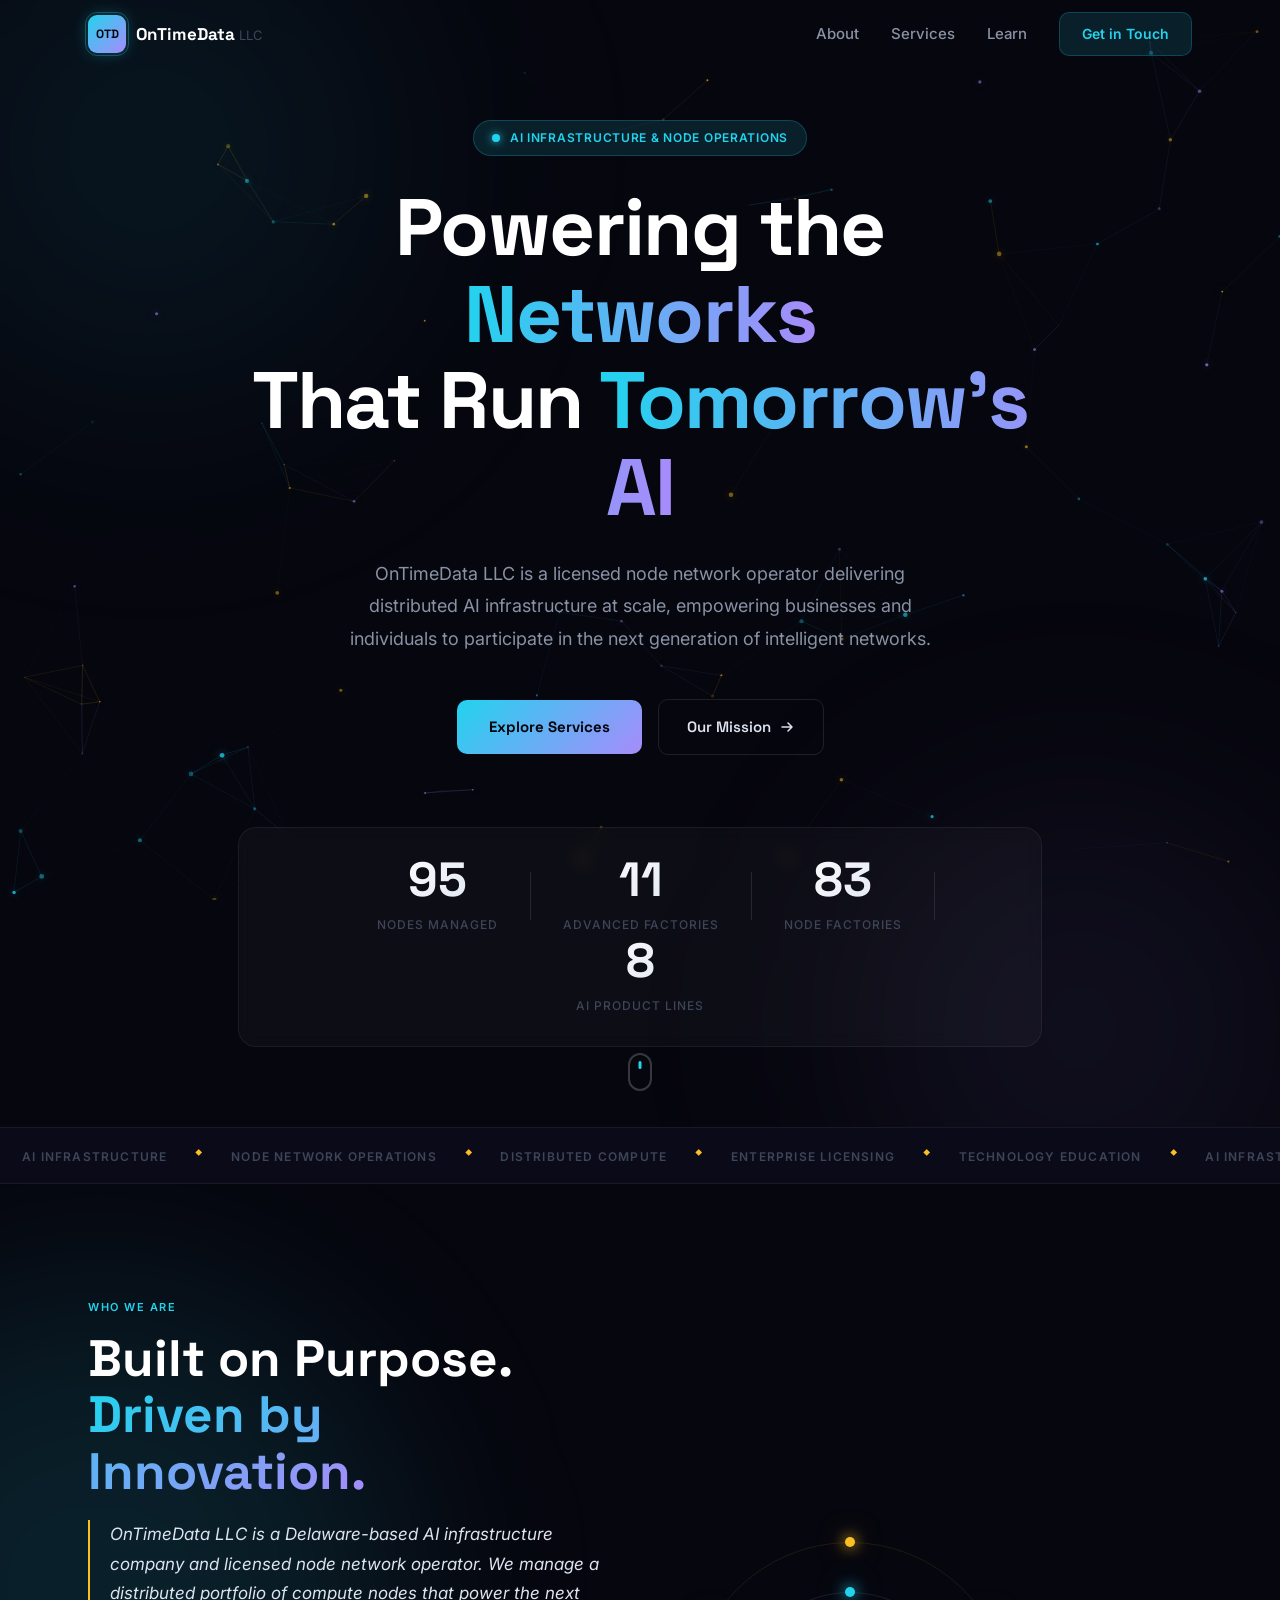
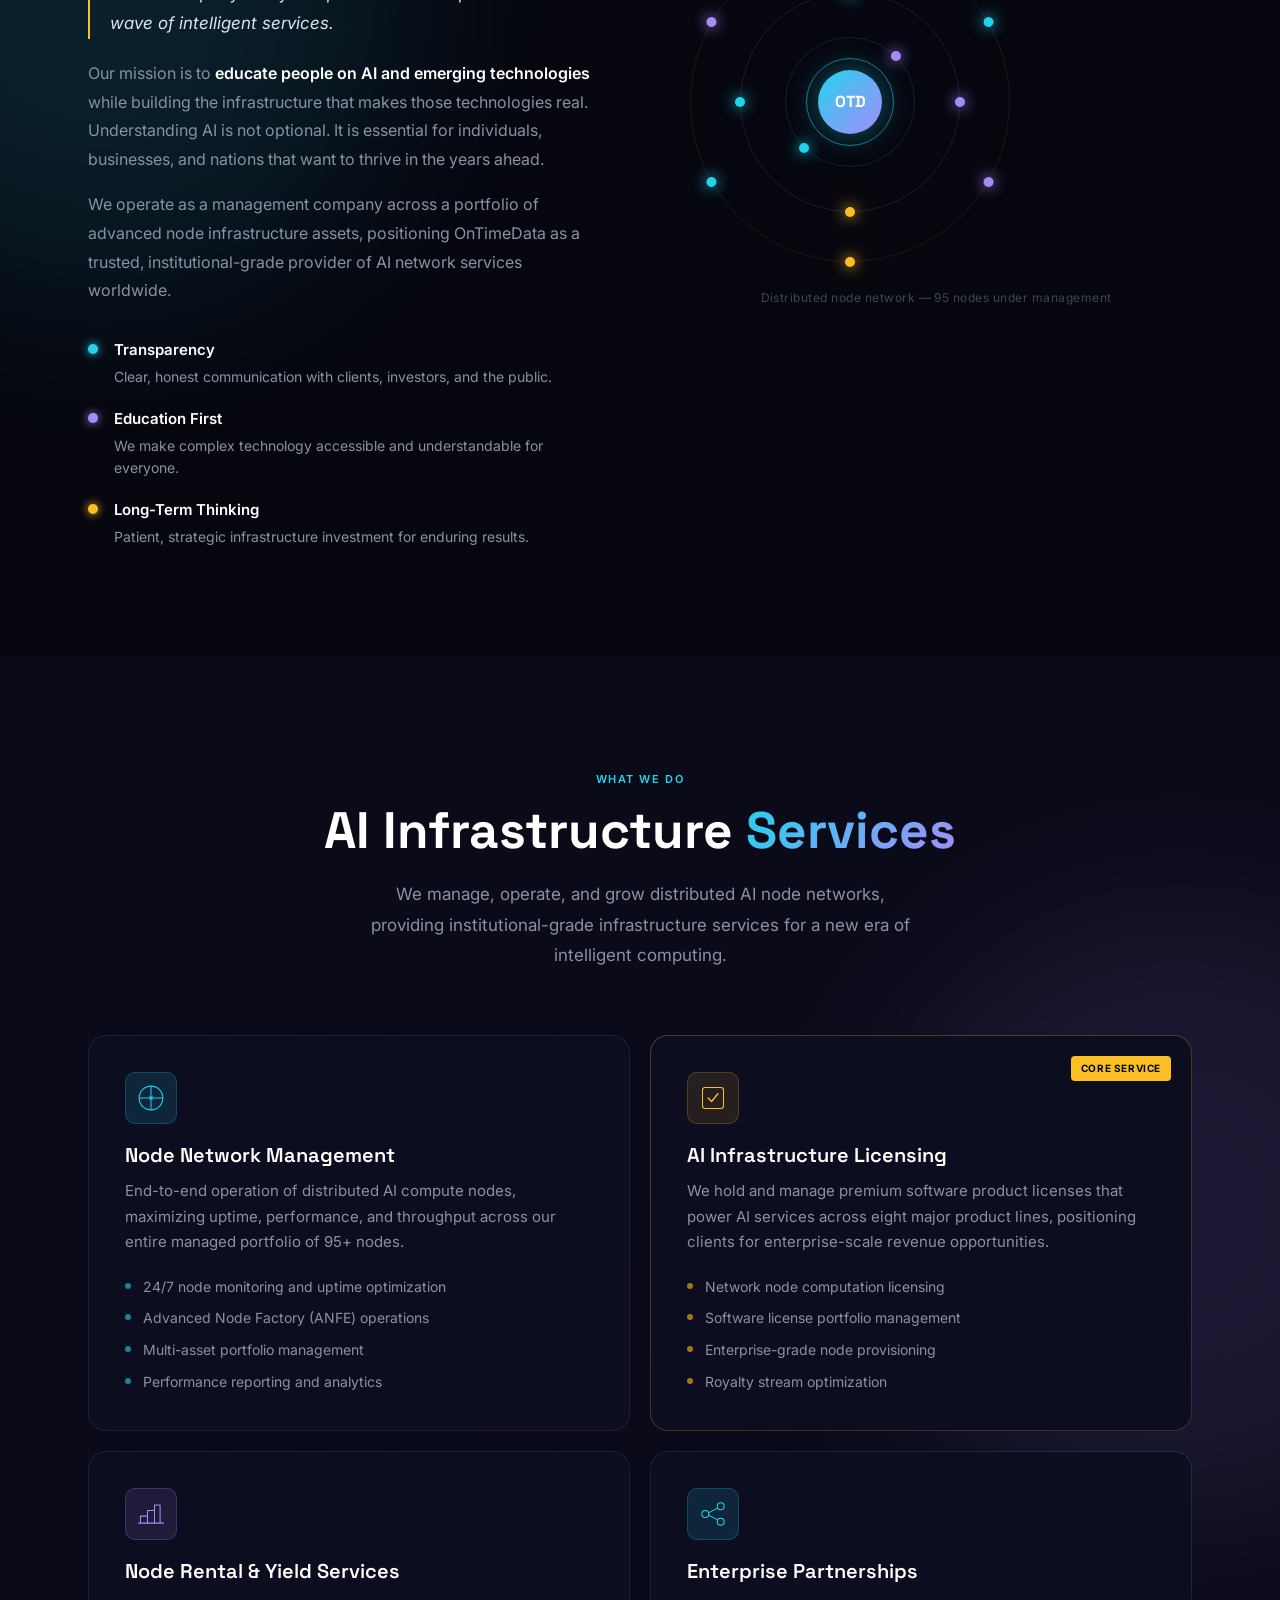
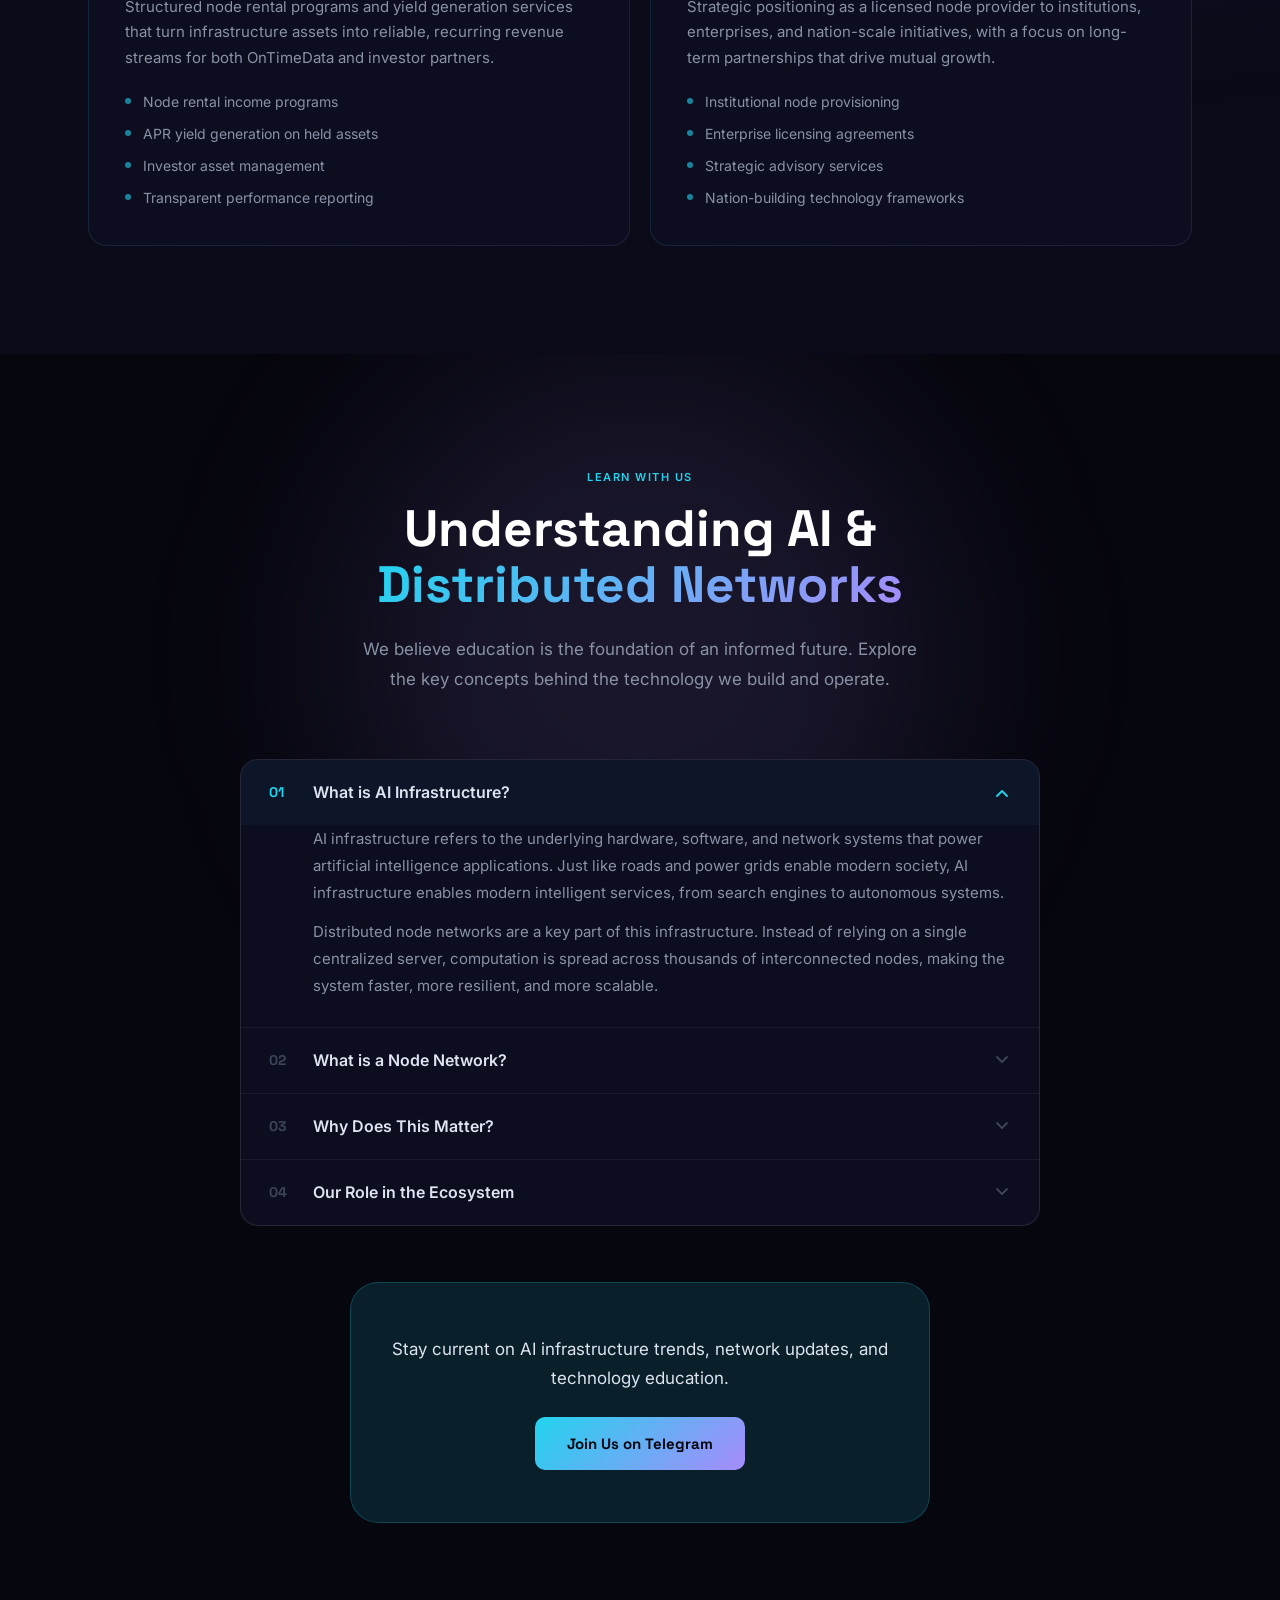
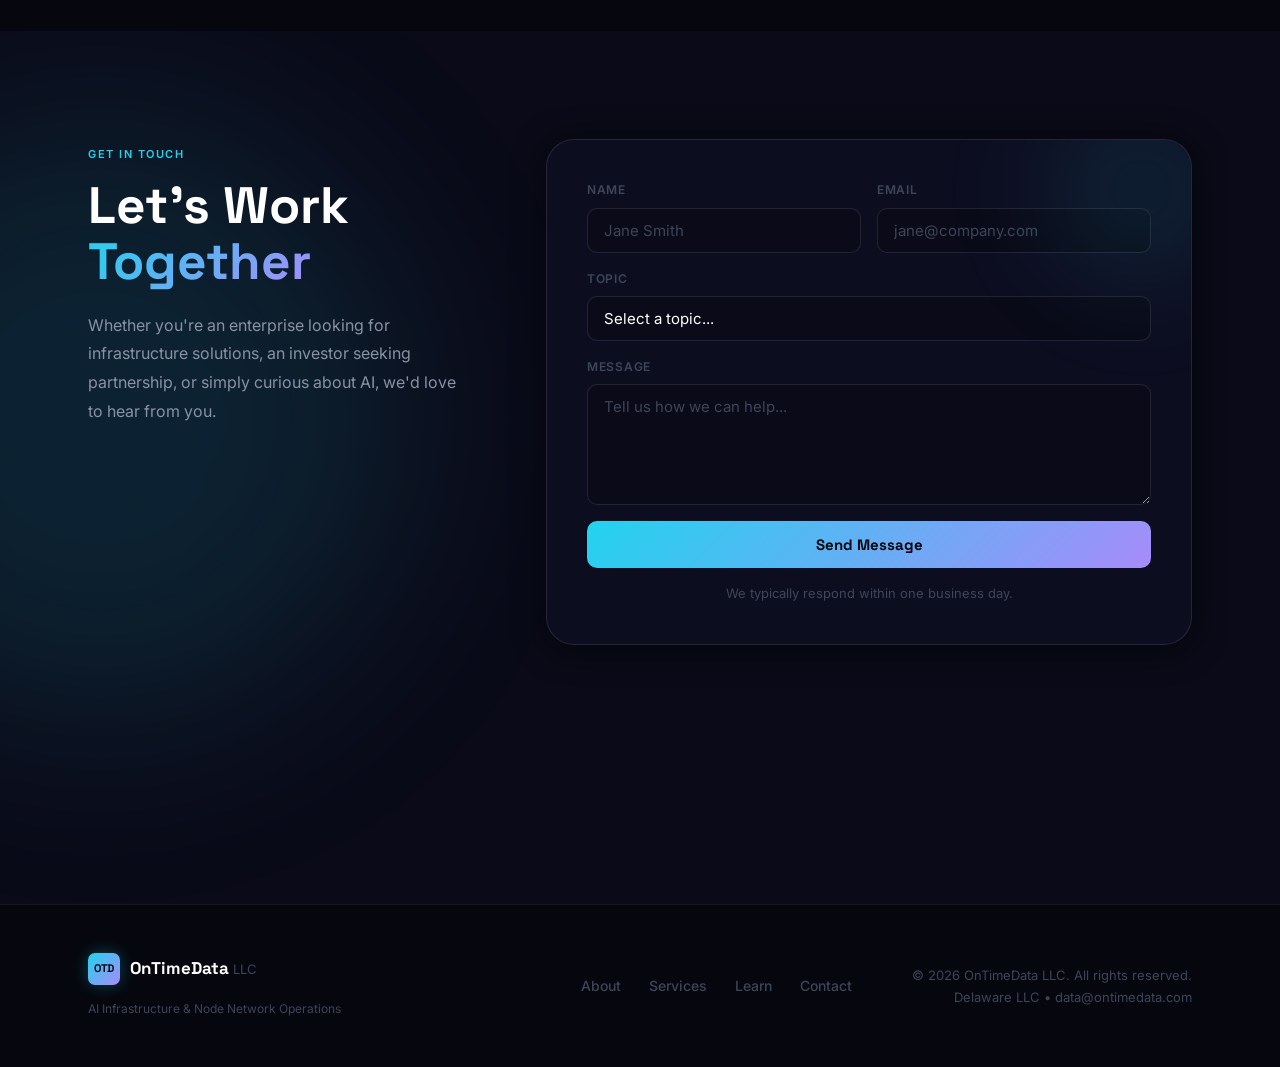
==== commit fa565a3a: "Revert "updated telegram link in website-v3" This reverts commit 61fc791f5baff19e2e624f2665497e76814" ====
--- a/website-v3/index.html
+++ b/website-v3/index.html
@@ -4,27 +4,36 @@
   <meta charset="UTF-8" />
   <meta name="viewport" content="width=device-width, initial-scale=1.0" />
   <title>OnTimeData LLC | AI Infrastructure & Node Network Operations</title>
-  <meta name="description" content="OnTimeData LLC is an AI infrastructure company and licensed node network operator, educating people on AI and emerging technologies." />
+  <meta name="description" content="OnTimeData LLC is a licensed node network operator and AI infrastructure company managing 95+ nodes. Built for enterprises and the next era of intelligent services." />
   <link rel="stylesheet" href="styles.css" />
   <link rel="preconnect" href="https://fonts.googleapis.com" />
-  <link href="https://fonts.googleapis.com/css2?family=Inter:wght@300;400;500;600;700&family=Space+Grotesk:wght@400;500;600;700&display=swap" rel="stylesheet" />
+  <link href="https://fonts.googleapis.com/css2?family=Space+Grotesk:wght@400;500;600;700&family=Inter:wght@300;400;500;600&display=swap" rel="stylesheet" />
 </head>
 <body>
 
+  <!-- PARTICLE CANVAS (global background) -->
+  <canvas id="particle-canvas"></canvas>
+
   <!-- NAV -->
-  <header class="nav-header" id="nav-header">
+  <header class="nav" id="nav">
     <div class="container nav-inner">
       <a href="#home" class="logo">
-        <span class="logo-mark">OTD</span>
-        <span class="logo-text">OnTimeData <span class="logo-llc">LLC</span></span>
+        <div class="logo-icon">
+          <span>OTD</span>
+          <div class="logo-ring"></div>
+        </div>
+        <div class="logo-words">
+          <span class="logo-name">OnTimeData</span>
+          <span class="logo-llc">LLC</span>
+        </div>
       </a>
-      <nav class="nav-links">
-        <a href="#about">About</a>
-        <a href="#services">Services</a>
-        <a href="#education">Learn</a>
-        <a href="#contact" class="btn btn-outline-sm">Contact Us</a>
+      <nav class="nav-links" id="nav-links">
+        <a href="#about" class="nav-link">About</a>
+        <a href="#services" class="nav-link">Services</a>
+        <a href="#education" class="nav-link">Learn</a>
+        <a href="#contact" class="nav-cta">Get in Touch</a>
       </nav>
-      <button class="nav-toggle" id="nav-toggle" aria-label="Toggle menu">
+      <button class="burger" id="burger" aria-label="Menu">
         <span></span><span></span><span></span>
       </button>
     </div>
@@ -32,157 +41,194 @@
       <a href="#about">About</a>
       <a href="#services">Services</a>
       <a href="#education">Learn</a>
-      <a href="#contact">Contact Us</a>
+      <a href="#contact">Get in Touch</a>
     </div>
   </header>
 
   <!-- HERO -->
   <section class="hero" id="home">
-    <div class="hero-bg">
-      <div class="grid-overlay"></div>
-      <div class="glow glow-1"></div>
-      <div class="glow glow-2"></div>
-    </div>
+    <div class="hero-glow hero-glow-cyan"></div>
+    <div class="hero-glow hero-glow-purple"></div>
     <div class="container hero-inner">
-      <div class="hero-badge">AI Infrastructure &amp; Node Operations</div>
-      <h1 class="hero-title">
-        The Future of AI<br />
-        <span class="gradient-text">Infrastructure Is Here</span>
+      <div class="hero-badge reveal-up">
+        <span class="pulse-dot"></span>
+        <span>AI Infrastructure &amp; Node Operations</span>
+      </div>
+      <h1 class="hero-title reveal-up" style="--delay:.1s">
+        Powering the <span class="grad-text">Networks</span><br />
+        That Run <span class="grad-text">Tomorrow's AI</span>
       </h1>
-      <p class="hero-sub">
+      <p class="hero-sub reveal-up" id="hero-sub" style="--delay:.2s">
         OnTimeData LLC is a licensed node network operator delivering distributed AI infrastructure at scale, empowering businesses and individuals to participate in the next generation of intelligent networks.
       </p>
-      <div class="hero-cta">
-        <a href="#services" class="btn btn-primary">Explore Our Services</a>
-        <a href="#about" class="btn btn-ghost">Our Mission</a>
-      </div>
-      <div class="hero-stats">
-        <div class="stat">
-          <span class="stat-num">95</span>
-          <span class="stat-label">Nodes Under Management</span>
-        </div>
-        <div class="stat">
-          <span class="stat-num">11</span>
-          <span class="stat-label">Advanced Network Factories</span>
-        </div>
-        <div class="stat">
-          <span class="stat-num">8</span>
-          <span class="stat-label">AI Software Products Supported</span>
-        </div>
-      </div>
+      <div class="hero-actions reveal-up" style="--delay:.3s">
+        <a href="#services" class="btn-glow">
+          <span class="btn-shine"></span>
+          Explore Services
+        </a>
+        <a href="#about" class="btn-ghost">
+          Our Mission
+          <svg width="16" height="16" viewBox="0 0 16 16" fill="none"><path d="M3 8h10M9 4l4 4-4 4" stroke="currentColor" stroke-width="1.5" stroke-linecap="round" stroke-linejoin="round"/></svg>
+        </a>
+      </div>
+
+      <div class="hero-stats reveal-up" style="--delay:.4s">
+        <div class="hstat">
+          <span class="hstat-n"><span class="counter" data-target="95" data-suffix="">0</span></span>
+          <span class="hstat-l">Nodes Managed</span>
+        </div>
+        <div class="hstat-div"></div>
+        <div class="hstat">
+          <span class="hstat-n"><span class="counter" data-target="11">0</span></span>
+          <span class="hstat-l">Advanced Factories</span>
+        </div>
+        <div class="hstat-div"></div>
+        <div class="hstat">
+          <span class="hstat-n"><span class="counter" data-target="83">0</span></span>
+          <span class="hstat-l">Node Factories</span>
+        </div>
+        <div class="hstat-div"></div>
+        <div class="hstat">
+          <span class="hstat-n"><span class="counter" data-target="8">0</span></span>
+          <span class="hstat-l">AI Product Lines</span>
+        </div>
+      </div>
+    </div>
+
+    <div class="scroll-hint">
+      <div class="scroll-wheel"></div>
     </div>
   </section>
+
+  <!-- TICKER -->
+  <div class="ticker" aria-hidden="true">
+    <div class="ticker-track">
+      <span>AI Infrastructure</span><span class="sep">&#9670;</span>
+      <span>Node Network Operations</span><span class="sep">&#9670;</span>
+      <span>Distributed Compute</span><span class="sep">&#9670;</span>
+      <span>Enterprise Licensing</span><span class="sep">&#9670;</span>
+      <span>Technology Education</span><span class="sep">&#9670;</span>
+      <span>AI Infrastructure</span><span class="sep">&#9670;</span>
+      <span>Node Network Operations</span><span class="sep">&#9670;</span>
+      <span>Distributed Compute</span><span class="sep">&#9670;</span>
+      <span>Enterprise Licensing</span><span class="sep">&#9670;</span>
+      <span>Technology Education</span><span class="sep">&#9670;</span>
+    </div>
+  </div>
 
   <!-- ABOUT -->
   <section class="section" id="about">
+    <div class="section-glow section-glow-left"></div>
     <div class="container">
-      <div class="section-header">
-        <span class="section-tag">Who We Are</span>
-        <h2 class="section-title">Built on Purpose.<br />Driven by Innovation.</h2>
-      </div>
       <div class="about-grid">
         <div class="about-text">
-          <p class="lead">
-            OnTimeData LLC is a Delaware-based AI infrastructure company and licensed node network operator. We manage a distributed network of compute nodes that power the next wave of intelligent services.
-          </p>
-          <p>
-            Our mission is simple: <strong>educate people on AI and emerging technologies</strong> while building the infrastructure that makes those technologies real. We believe that understanding AI is not optional. It is essential for individuals, businesses, and nations that want to thrive in the years ahead.
-          </p>
-          <p>
-            We operate as a management company across a portfolio of node infrastructure assets, positioning OnTimeData as a trusted, institutional-grade provider of AI network services to enterprises worldwide.
-          </p>
-          <div class="about-pillars">
+          <p class="section-tag reveal-up">Who We Are</p>
+          <h2 class="section-title reveal-up" style="--delay:.05s">
+            Built on Purpose.<br /><span class="grad-text-static">Driven by Innovation.</span>
+          </h2>
+          <div class="accent-quote reveal-up" style="--delay:.1s">
+            <p>OnTimeData LLC is a Delaware-based AI infrastructure company and licensed node network operator. We manage a distributed portfolio of compute nodes that power the next wave of intelligent services.</p>
+          </div>
+          <p class="body reveal-up" style="--delay:.15s">Our mission is to <strong>educate people on AI and emerging technologies</strong> while building the infrastructure that makes those technologies real. Understanding AI is not optional. It is essential for individuals, businesses, and nations that want to thrive in the years ahead.</p>
+          <p class="body reveal-up" style="--delay:.2s">We operate as a management company across a portfolio of advanced node infrastructure assets, positioning OnTimeData as a trusted, institutional-grade provider of AI network services worldwide.</p>
+
+          <div class="pillars reveal-up" style="--delay:.25s">
             <div class="pillar">
-              <div class="pillar-icon">&#9670;</div>
-              <div>
-                <strong>Transparency</strong>
-                <p>Clear, honest communication with clients, investors, and the public.</p>
-              </div>
+              <div class="pillar-dot cyan"></div>
+              <div><strong>Transparency</strong><p>Clear, honest communication with clients, investors, and the public.</p></div>
             </div>
             <div class="pillar">
-              <div class="pillar-icon">&#9670;</div>
-              <div>
-                <strong>Education First</strong>
-                <p>We make complex technology accessible and understandable for everyone.</p>
-              </div>
+              <div class="pillar-dot purple"></div>
+              <div><strong>Education First</strong><p>We make complex technology accessible and understandable for everyone.</p></div>
             </div>
             <div class="pillar">
-              <div class="pillar-icon">&#9670;</div>
-              <div>
-                <strong>Long-Term Thinking</strong>
-                <p>Patient, strategic infrastructure investment for enduring results.</p>
-              </div>
-            </div>
-          </div>
-        </div>
-        <div class="about-visual">
-          <div class="node-diagram">
-            <div class="node-ring node-ring-outer">
-              <div class="node-dot" style="--i:0"></div>
-              <div class="node-dot" style="--i:1"></div>
-              <div class="node-dot" style="--i:2"></div>
-              <div class="node-dot" style="--i:3"></div>
-              <div class="node-dot" style="--i:4"></div>
-              <div class="node-dot" style="--i:5"></div>
-            </div>
-            <div class="node-ring node-ring-mid">
-              <div class="node-dot" style="--i:0"></div>
-              <div class="node-dot" style="--i:1"></div>
-              <div class="node-dot" style="--i:2"></div>
-              <div class="node-dot" style="--i:3"></div>
-            </div>
-            <div class="node-center">
-              <span>OTD</span>
-            </div>
-          </div>
-          <p class="visual-caption">Distributed node network visualization</p>
+              <div class="pillar-dot amber"></div>
+              <div><strong>Long-Term Thinking</strong><p>Patient, strategic infrastructure investment for enduring results.</p></div>
+            </div>
+          </div>
+        </div>
+
+        <div class="about-viz reveal-up" style="--delay:.15s">
+          <div class="orbital">
+            <div class="orb-ring orb-ring-3">
+              <div class="orb-node" style="--angle:0deg"><div class="orb-dot amber"></div></div>
+              <div class="orb-node" style="--angle:60deg"><div class="orb-dot cyan"></div></div>
+              <div class="orb-node" style="--angle:120deg"><div class="orb-dot purple"></div></div>
+              <div class="orb-node" style="--angle:180deg"><div class="orb-dot amber"></div></div>
+              <div class="orb-node" style="--angle:240deg"><div class="orb-dot cyan"></div></div>
+              <div class="orb-node" style="--angle:300deg"><div class="orb-dot purple"></div></div>
+            </div>
+            <div class="orb-ring orb-ring-2">
+              <div class="orb-node" style="--angle:0deg"><div class="orb-dot cyan"></div></div>
+              <div class="orb-node" style="--angle:90deg"><div class="orb-dot purple"></div></div>
+              <div class="orb-node" style="--angle:180deg"><div class="orb-dot amber"></div></div>
+              <div class="orb-node" style="--angle:270deg"><div class="orb-dot cyan"></div></div>
+            </div>
+            <div class="orb-ring orb-ring-1">
+              <div class="orb-node" style="--angle:45deg"><div class="orb-dot purple"></div></div>
+              <div class="orb-node" style="--angle:225deg"><div class="orb-dot cyan"></div></div>
+            </div>
+            <div class="orb-center">
+              <div class="orb-center-ring"></div>
+              <div class="orb-center-ring" style="animation-delay:-.6s"></div>
+              <span class="orb-label">OTD</span>
+            </div>
+            <div class="orb-connect" id="orb-connect"></div>
+          </div>
+          <p class="viz-caption">Distributed node network &mdash; 95 nodes under management</p>
         </div>
       </div>
     </div>
   </section>
 
   <!-- SERVICES -->
-  <section class="section section-dark" id="services">
+  <section class="section section-alt" id="services">
+    <div class="section-glow section-glow-right"></div>
     <div class="container">
-      <div class="section-header">
-        <span class="section-tag">What We Do</span>
-        <h2 class="section-title">AI Infrastructure Services</h2>
+      <div class="section-header reveal-up">
+        <p class="section-tag">What We Do</p>
+        <h2 class="section-title">AI Infrastructure <span class="grad-text-static">Services</span></h2>
         <p class="section-sub">We manage, operate, and grow distributed AI node networks, providing institutional-grade infrastructure services for a new era of intelligent computing.</p>
       </div>
+
       <div class="services-grid">
-        <div class="service-card">
-          <div class="service-icon">
-            <svg viewBox="0 0 48 48" fill="none" xmlns="http://www.w3.org/2000/svg">
-              <circle cx="24" cy="24" r="20" stroke="currentColor" stroke-width="2"/>
-              <circle cx="24" cy="24" r="6" fill="currentColor" opacity=".3"/>
-              <circle cx="24" cy="24" r="3" fill="currentColor"/>
-              <line x1="24" y1="4" x2="24" y2="18" stroke="currentColor" stroke-width="2"/>
-              <line x1="44" y1="24" x2="30" y2="24" stroke="currentColor" stroke-width="2"/>
-              <line x1="24" y1="44" x2="24" y2="30" stroke="currentColor" stroke-width="2"/>
-              <line x1="4" y1="24" x2="18" y2="24" stroke="currentColor" stroke-width="2"/>
+        <div class="scard reveal-up" style="--delay:.05s">
+          <div class="scard-glow"></div>
+          <div class="scard-icon cyan-icon">
+            <svg viewBox="0 0 40 40" fill="none">
+              <circle cx="20" cy="20" r="17" stroke="currentColor" stroke-width="1.5"/>
+              <circle cx="20" cy="20" r="4" fill="currentColor" opacity=".5"/>
+              <circle cx="20" cy="20" r="2" fill="currentColor"/>
+              <line x1="20" y1="3" x2="20" y2="16" stroke="currentColor" stroke-width="1.5"/>
+              <line x1="37" y1="20" x2="24" y2="20" stroke="currentColor" stroke-width="1.5"/>
+              <line x1="20" y1="37" x2="20" y2="24" stroke="currentColor" stroke-width="1.5"/>
+              <line x1="3"  y1="20" x2="16" y2="20" stroke="currentColor" stroke-width="1.5"/>
             </svg>
+            <div class="icon-glow"></div>
           </div>
           <h3>Node Network Management</h3>
           <p>End-to-end operation of distributed AI compute nodes, maximizing uptime, performance, and throughput across our entire managed portfolio of 95+ nodes.</p>
-          <ul class="service-features">
-            <li>24/7 node monitoring &amp; uptime optimization</li>
+          <ul class="scard-list">
+            <li>24/7 node monitoring and uptime optimization</li>
             <li>Advanced Node Factory (ANFE) operations</li>
             <li>Multi-asset portfolio management</li>
-            <li>Performance reporting &amp; analytics</li>
+            <li>Performance reporting and analytics</li>
           </ul>
         </div>
 
-        <div class="service-card service-card-featured">
-          <div class="service-card-badge">Core Service</div>
-          <div class="service-icon">
-            <svg viewBox="0 0 48 48" fill="none" xmlns="http://www.w3.org/2000/svg">
-              <rect x="6" y="6" width="36" height="36" rx="4" stroke="currentColor" stroke-width="2"/>
-              <path d="M16 24 L22 30 L32 18" stroke="currentColor" stroke-width="2.5" stroke-linecap="round" stroke-linejoin="round"/>
+        <div class="scard scard-featured reveal-up" style="--delay:.1s">
+          <div class="scard-glow featured-glow"></div>
+          <div class="scard-badge">Core Service</div>
+          <div class="scard-icon amber-icon">
+            <svg viewBox="0 0 40 40" fill="none">
+              <rect x="5" y="5" width="30" height="30" rx="4" stroke="currentColor" stroke-width="1.5"/>
+              <path d="M13 20L18 25L27 14" stroke="currentColor" stroke-width="2" stroke-linecap="round" stroke-linejoin="round"/>
             </svg>
+            <div class="icon-glow"></div>
           </div>
           <h3>AI Infrastructure Licensing</h3>
           <p>We hold and manage premium software product licenses that power AI services across eight major product lines, positioning clients for enterprise-scale revenue opportunities.</p>
-          <ul class="service-features">
+          <ul class="scard-list">
             <li>Network node computation licensing</li>
             <li>Software license portfolio management</li>
             <li>Enterprise-grade node provisioning</li>
@@ -190,18 +236,20 @@
           </ul>
         </div>
 
-        <div class="service-card">
-          <div class="service-icon">
-            <svg viewBox="0 0 48 48" fill="none" xmlns="http://www.w3.org/2000/svg">
-              <path d="M8 40 L8 28 L20 28 L20 40" stroke="currentColor" stroke-width="2" stroke-linejoin="round"/>
-              <path d="M20 40 L20 18 L32 18 L32 40" stroke="currentColor" stroke-width="2" stroke-linejoin="round"/>
-              <path d="M32 40 L32 10 L40 10 L40 40" stroke="currentColor" stroke-width="2" stroke-linejoin="round"/>
-              <line x1="4" y1="40" x2="44" y2="40" stroke="currentColor" stroke-width="2" stroke-linecap="round"/>
+        <div class="scard reveal-up" style="--delay:.15s">
+          <div class="scard-glow"></div>
+          <div class="scard-icon purple-icon">
+            <svg viewBox="0 0 40 40" fill="none">
+              <path d="M5 33L5 23L15 23L15 33" stroke="currentColor" stroke-width="1.5" stroke-linejoin="round"/>
+              <path d="M15 33L15 15L25 15L25 33" stroke="currentColor" stroke-width="1.5" stroke-linejoin="round"/>
+              <path d="M25 33L25 7L33 7L33 33" stroke="currentColor" stroke-width="1.5" stroke-linejoin="round"/>
+              <line x1="2" y1="33" x2="38" y2="33" stroke="currentColor" stroke-width="1.5" stroke-linecap="round"/>
             </svg>
+            <div class="icon-glow"></div>
           </div>
           <h3>Node Rental &amp; Yield Services</h3>
           <p>Structured node rental programs and yield generation services that turn infrastructure assets into reliable, recurring revenue streams for both OnTimeData and investor partners.</p>
-          <ul class="service-features">
+          <ul class="scard-list">
             <li>Node rental income programs</li>
             <li>APR yield generation on held assets</li>
             <li>Investor asset management</li>
@@ -209,19 +257,21 @@
           </ul>
         </div>
 
-        <div class="service-card">
-          <div class="service-icon">
-            <svg viewBox="0 0 48 48" fill="none" xmlns="http://www.w3.org/2000/svg">
-              <circle cx="12" cy="24" r="6" stroke="currentColor" stroke-width="2"/>
-              <circle cx="36" cy="12" r="6" stroke="currentColor" stroke-width="2"/>
-              <circle cx="36" cy="36" r="6" stroke="currentColor" stroke-width="2"/>
-              <line x1="18" y1="22" x2="30" y2="15" stroke="currentColor" stroke-width="2"/>
-              <line x1="18" y1="26" x2="30" y2="33" stroke="currentColor" stroke-width="2"/>
+        <div class="scard reveal-up" style="--delay:.2s">
+          <div class="scard-glow"></div>
+          <div class="scard-icon cyan-icon">
+            <svg viewBox="0 0 40 40" fill="none">
+              <circle cx="9"  cy="20" r="5" stroke="currentColor" stroke-width="1.5"/>
+              <circle cx="31" cy="9"  r="5" stroke="currentColor" stroke-width="1.5"/>
+              <circle cx="31" cy="31" r="5" stroke="currentColor" stroke-width="1.5"/>
+              <line x1="14" y1="18" x2="26" y2="12" stroke="currentColor" stroke-width="1.5"/>
+              <line x1="14" y1="22" x2="26" y2="28" stroke="currentColor" stroke-width="1.5"/>
             </svg>
+            <div class="icon-glow"></div>
           </div>
           <h3>Enterprise Partnerships</h3>
           <p>Strategic positioning as a licensed node provider to institutions, enterprises, and nation-scale initiatives, with a focus on long-term partnerships that drive mutual growth.</p>
-          <ul class="service-features">
+          <ul class="scard-list">
             <li>Institutional node provisioning</li>
             <li>Enterprise licensing agreements</li>
             <li>Strategic advisory services</li>
@@ -234,146 +284,187 @@
 
   <!-- EDUCATION -->
   <section class="section" id="education">
+    <div class="section-glow section-glow-center"></div>
     <div class="container">
-      <div class="section-header">
-        <span class="section-tag">Learn With Us</span>
-        <h2 class="section-title">Understanding AI &amp;<br />Distributed Networks</h2>
+      <div class="section-header reveal-up">
+        <p class="section-tag">Learn With Us</p>
+        <h2 class="section-title">Understanding AI &amp;<br /><span class="grad-text-static">Distributed Networks</span></h2>
         <p class="section-sub">We believe education is the foundation of an informed future. Explore the key concepts behind the technology we build and operate.</p>
       </div>
-      <div class="edu-grid">
-        <div class="edu-card">
-          <div class="edu-num">01</div>
-          <h3>What Is AI Infrastructure?</h3>
-          <p>
-            AI infrastructure refers to the underlying hardware, software, and network systems that power artificial intelligence applications. Just like roads and power grids enable modern society, AI infrastructure enables modern intelligent services, from search engines to autonomous systems.
-          </p>
-          <p>
-            Distributed node networks are a key part of this infrastructure: instead of relying on a single centralized server, computation is spread across thousands of interconnected nodes, making the system faster, more resilient, and more scalable.
-          </p>
-        </div>
-        <div class="edu-card">
-          <div class="edu-num">02</div>
-          <h3>What Is a Node Network?</h3>
-          <p>
-            A node is a single compute unit in a larger network. When thousands of nodes work together, they form a distributed network capable of handling massive amounts of data processing and AI inference in parallel.
-          </p>
-          <p>
-            Node operators like OnTimeData LLC run and maintain these compute units, ensuring they stay online, perform correctly, and contribute to the network's overall health. In return, operators earn fees for the computation and services their nodes provide.
-          </p>
-        </div>
-        <div class="edu-card">
-          <div class="edu-num">03</div>
-          <h3>Why Does This Matter?</h3>
-          <p>
-            The world's demand for AI compute is growing exponentially. Every AI model trained, every intelligent search query answered, and every autonomous decision made requires compute power running somewhere in the world.
-          </p>
-          <p>
-            Distributed AI networks make this compute democratic, not concentrated in the hands of a few massive corporations, but spread across licensed operators who serve both global enterprises and local communities. OnTimeData LLC is proud to be part of building that future.
-          </p>
-        </div>
-        <div class="edu-card">
-          <div class="edu-num">04</div>
-          <h3>Our Role in the Ecosystem</h3>
-          <p>
-            OnTimeData LLC operates at the infrastructure layer. We don't just use AI, we help power it. As a licensed operator, we manage a portfolio of advanced node factories that support eight major AI software products, serving enterprise clients and contributing to global AI networks.
-          </p>
-          <p>
-            Our long-term vision is to be a trusted institutional partner for enterprises, governments, and organizations that need reliable, scalable AI infrastructure they can count on.
-          </p>
-        </div>
-      </div>
-      <div class="edu-cta">
-        <p>Want to stay current on AI infrastructure trends, network updates, and technology education?</p>
-        <a href="https://t.me/+-1U1Z1wpHyw4NDgx" target="_blank" rel="noopener" class="btn btn-primary">Join Us on Telegram</a>
+
+      <div class="accordion reveal-up" style="--delay:.1s" id="accordion">
+        <div class="acc-item open">
+          <button class="acc-trigger" aria-expanded="true">
+            <span class="acc-num">01</span>
+            <span class="acc-text">What is AI Infrastructure?</span>
+            <span class="acc-arrow">
+              <svg width="18" height="18" viewBox="0 0 18 18" fill="none"><path d="M4 7l5 5 5-5" stroke="currentColor" stroke-width="1.8" stroke-linecap="round" stroke-linejoin="round"/></svg>
+            </span>
+          </button>
+          <div class="acc-panel">
+            <p>AI infrastructure refers to the underlying hardware, software, and network systems that power artificial intelligence applications. Just like roads and power grids enable modern society, AI infrastructure enables modern intelligent services, from search engines to autonomous systems.</p>
+            <p>Distributed node networks are a key part of this infrastructure. Instead of relying on a single centralized server, computation is spread across thousands of interconnected nodes, making the system faster, more resilient, and more scalable.</p>
+          </div>
+        </div>
+
+        <div class="acc-item">
+          <button class="acc-trigger" aria-expanded="false">
+            <span class="acc-num">02</span>
+            <span class="acc-text">What is a Node Network?</span>
+            <span class="acc-arrow">
+              <svg width="18" height="18" viewBox="0 0 18 18" fill="none"><path d="M4 7l5 5 5-5" stroke="currentColor" stroke-width="1.8" stroke-linecap="round" stroke-linejoin="round"/></svg>
+            </span>
+          </button>
+          <div class="acc-panel">
+            <p>A node is a single compute unit in a larger network. When thousands of nodes work together, they form a distributed network capable of handling massive amounts of data processing and AI inference in parallel.</p>
+            <p>Node operators like OnTimeData LLC run and maintain these compute units, ensuring they stay online, perform correctly, and contribute to the network's overall health. In return, operators earn fees for the computation and services their nodes provide.</p>
+          </div>
+        </div>
+
+        <div class="acc-item">
+          <button class="acc-trigger" aria-expanded="false">
+            <span class="acc-num">03</span>
+            <span class="acc-text">Why Does This Matter?</span>
+            <span class="acc-arrow">
+              <svg width="18" height="18" viewBox="0 0 18 18" fill="none"><path d="M4 7l5 5 5-5" stroke="currentColor" stroke-width="1.8" stroke-linecap="round" stroke-linejoin="round"/></svg>
+            </span>
+          </button>
+          <div class="acc-panel">
+            <p>The world's demand for AI compute is growing exponentially. Every AI model trained, every intelligent search query answered, and every autonomous decision made requires compute power running somewhere in the world.</p>
+            <p>Distributed AI networks make this compute democratic, not concentrated in the hands of a few massive corporations, but spread across licensed operators who serve both global enterprises and local communities. OnTimeData LLC is proud to be part of building that future.</p>
+          </div>
+        </div>
+
+        <div class="acc-item">
+          <button class="acc-trigger" aria-expanded="false">
+            <span class="acc-num">04</span>
+            <span class="acc-text">Our Role in the Ecosystem</span>
+            <span class="acc-arrow">
+              <svg width="18" height="18" viewBox="0 0 18 18" fill="none"><path d="M4 7l5 5 5-5" stroke="currentColor" stroke-width="1.8" stroke-linecap="round" stroke-linejoin="round"/></svg>
+            </span>
+          </button>
+          <div class="acc-panel">
+            <p>OnTimeData LLC operates at the infrastructure layer. We don't just use AI, we help power it. As a licensed operator, we manage a portfolio of advanced node factories that support eight major AI software products, serving enterprise clients and contributing to global AI networks.</p>
+            <p>Our long-term vision is to be a trusted institutional partner for enterprises, governments, and organizations that need reliable, scalable AI infrastructure they can count on.</p>
+          </div>
+        </div>
+      </div>
+
+      <div class="edu-cta reveal-up" style="--delay:.2s">
+        <p>Stay current on AI infrastructure trends, network updates, and technology education.</p>
+        <a href="https://t.me/ontimedata" target="_blank" rel="noopener" class="btn-glow">
+          <span class="btn-shine"></span>
+          Join Us on Telegram
+        </a>
       </div>
     </div>
   </section>
 
   <!-- CONTACT -->
-  <section class="section section-dark" id="contact">
+  <section class="section section-alt" id="contact">
+    <div class="section-glow section-glow-left"></div>
     <div class="container">
-      <div class="section-header">
-        <span class="section-tag">Get In Touch</span>
-        <h2 class="section-title">Let's Work Together</h2>
-        <p class="section-sub">Whether you're an enterprise looking for infrastructure solutions, an investor seeking partnership, or simply curious about AI, we'd love to hear from you.</p>
-      </div>
       <div class="contact-grid">
-        <div class="contact-info">
-          <div class="contact-item">
-            <div class="contact-icon">
-              <svg viewBox="0 0 24 24" fill="none" xmlns="http://www.w3.org/2000/svg">
-                <path d="M3 8L10.89 13.26C11.2187 13.4793 11.6049 13.5963 12 13.5963C12.3951 13.5963 12.7813 13.4793 13.11 13.26L21 8M5 19H19C19.5304 19 20.0391 18.7893 20.4142 18.4142C20.7893 18.0391 21 17.5304 21 17V7C21 6.46957 20.7893 5.96086 20.4142 5.58579C20.0391 5.21071 19.5304 5 19 5H5C4.46957 5 3.96086 5.21071 3.58579 5.58579C3.21071 5.96086 3 6.46957 3 7V17C3 17.5304 3.21071 18.0391 3.58579 18.4142C3.96086 18.7893 4.46957 19 5 19Z" stroke="currentColor" stroke-width="2" stroke-linecap="round" stroke-linejoin="round"/>
-              </svg>
-            </div>
-            <div>
-              <strong>Email Us</strong>
-              <a href="mailto:data@ontimedata.com">data@ontimedata.com</a>
-            </div>
-          </div>
-          <div class="contact-item">
-            <div class="contact-icon">
-              <svg viewBox="0 0 24 24" fill="none" xmlns="http://www.w3.org/2000/svg">
-                <path d="M12 22C17.5228 22 22 17.5228 22 12C22 6.47715 17.5228 2 12 2C6.47715 2 2 6.47715 2 12C2 17.5228 6.47715 22 12 22Z" stroke="currentColor" stroke-width="2"/>
-                <path d="M2 12H22" stroke="currentColor" stroke-width="2"/>
-                <path d="M12 2C9.33 6 8 9 8 12C8 15 9.33 18 12 22C14.67 18 16 15 16 12C16 9 14.67 6 12 2Z" stroke="currentColor" stroke-width="2"/>
-              </svg>
-            </div>
-            <div>
-              <strong>Website</strong>
-              <span>ontimedata.com</span>
-            </div>
-          </div>
-          <div class="contact-item">
-            <div class="contact-icon">
-              <svg viewBox="0 0 24 24" fill="none" xmlns="http://www.w3.org/2000/svg">
-                <path d="M21.944 3.069a1.5 1.5 0 0 0-1.53-.195L2.55 10.145a1.5 1.5 0 0 0 .078 2.78l3.896 1.298 1.86 5.58a1.5 1.5 0 0 0 2.56.454l2.21-2.735 4.32 3.178a1.5 1.5 0 0 0 2.35-1.005l2.25-14.999a1.5 1.5 0 0 0-.13-.627zM9.5 15.5l-.9 2.7-1.2-3.6 9.6-7.2-7.5 8.1z" fill="currentColor"/>
-              </svg>
-            </div>
-            <div>
-              <strong>Community &amp; Updates</strong>
-              <a href="https://t.me/+-1U1Z1wpHyw4NDgx" target="_blank" rel="noopener">Join us on Telegram</a>
-            </div>
-          </div>
-          <div class="contact-item">
-            <div class="contact-icon">
-              <svg viewBox="0 0 24 24" fill="none" xmlns="http://www.w3.org/2000/svg">
-                <path d="M3 9L12 2L21 9V20C21 20.5304 20.7893 21.0391 20.4142 21.4142C20.0391 21.7893 19.5304 22 19 22H5C4.46957 22 3.96086 21.7893 3.58579 21.4142C3.21071 21.0391 3 20.5304 3 20V9Z" stroke="currentColor" stroke-width="2" stroke-linejoin="round"/>
-                <path d="M9 22V12H15V22" stroke="currentColor" stroke-width="2" stroke-linejoin="round"/>
-              </svg>
-            </div>
-            <div>
-              <strong>Incorporation</strong>
-              <span>Delaware LLC</span>
-            </div>
-          </div>
-        </div>
-        <form class="contact-form" id="contact-form">
-          <div class="form-group">
-            <label for="name">Your Name</label>
-            <input type="text" id="name" name="name" placeholder="Jane Smith" required />
-          </div>
-          <div class="form-group">
-            <label for="email">Email Address</label>
-            <input type="email" id="email" name="email" placeholder="jane@yourcompany.com" required />
-          </div>
-          <div class="form-group">
-            <label for="subject">Subject</label>
-            <select id="subject" name="subject">
-              <option value="">Select a topic...</option>
-              <option value="enterprise">Enterprise Partnership</option>
-              <option value="investor">Investor Inquiry</option>
-              <option value="education">AI Education</option>
-              <option value="services">Our Services</option>
-              <option value="other">Other</option>
-            </select>
-          </div>
-          <div class="form-group">
-            <label for="message">Message</label>
-            <textarea id="message" name="message" rows="5" placeholder="Tell us how we can help..." required></textarea>
-          </div>
-          <button type="submit" class="btn btn-primary btn-full">Send Message</button>
-          <p class="form-note">We typically respond within one business day.</p>
-        </form>
+        <div class="contact-left reveal-up">
+          <p class="section-tag">Get In Touch</p>
+          <h2 class="section-title">Let's Work<br /><span class="grad-text-static">Together</span></h2>
+          <p class="body">Whether you're an enterprise looking for infrastructure solutions, an investor seeking partnership, or simply curious about AI, we'd love to hear from you.</p>
+
+          <div class="contact-links">
+            <a href="mailto:data@ontimedata.com" class="clink">
+              <div class="clink-icon">
+                <svg viewBox="0 0 20 20" fill="none"><path d="M2.5 6.5L10 11l7.5-4.5M3 15h14a1 1 0 001-1V6a1 1 0 00-1-1H3a1 1 0 00-1 1v8a1 1 0 001 1z" stroke="currentColor" stroke-width="1.5" stroke-linejoin="round"/></svg>
+              </div>
+              <div class="clink-body">
+                <span class="clink-label">Email</span>
+                <span class="clink-val">data@ontimedata.com</span>
+              </div>
+            </a>
+            <div class="clink">
+              <div class="clink-icon">
+                <svg viewBox="0 0 20 20" fill="none"><circle cx="10" cy="10" r="8" stroke="currentColor" stroke-width="1.5"/><path d="M10 2c-2 3-3 5-3 8s1 5 3 8" stroke="currentColor" stroke-width="1.5"/><path d="M10 2c2 3 3 5 3 8s-1 5-3 8" stroke="currentColor" stroke-width="1.5"/><line x1="2" y1="10" x2="18" y2="10" stroke="currentColor" stroke-width="1.5"/></svg>
+              </div>
+              <div class="clink-body">
+                <span class="clink-label">Website</span>
+                <span class="clink-val">ontimedata.com</span>
+              </div>
+            </div>
+            <a href="https://t.me/ontimedata" target="_blank" rel="noopener" class="clink">
+              <div class="clink-icon">
+                <svg viewBox="0 0 20 20" fill="none"><path d="M18 3.5L2.5 9l5 2.5 2.5 5 2-4 4 3z" stroke="currentColor" stroke-width="1.5" stroke-linejoin="round"/></svg>
+              </div>
+              <div class="clink-body">
+                <span class="clink-label">Telegram</span>
+                <span class="clink-val">Join our channel</span>
+              </div>
+            </a>
+            <div class="clink">
+              <div class="clink-icon">
+                <svg viewBox="0 0 20 20" fill="none"><path d="M3 8l7-6 7 6v9a1 1 0 01-1 1H4a1 1 0 01-1-1V8z" stroke="currentColor" stroke-width="1.5" stroke-linejoin="round"/><path d="M8 18v-6h4v6" stroke="currentColor" stroke-width="1.5" stroke-linejoin="round"/></svg>
+              </div>
+              <div class="clink-body">
+                <span class="clink-label">Incorporated</span>
+                <span class="clink-val">Delaware LLC</span>
+              </div>
+            </div>
+          </div>
+        </div>
+
+        <div class="contact-right reveal-up" style="--delay:.15s">
+          <form
+            class="contact-form"
+            id="contact-form"
+            name="contact"
+            method="POST"
+            netlify
+            netlify-honeypot="bot-field"
+          >
+            <!-- Netlify required hidden fields -->
+            <input type="hidden" name="form-name" value="contact" />
+            <!-- Honeypot spam trap (hidden from real users) -->
+            <p class="form-honeypot" aria-hidden="true">
+              <label>Don't fill this out: <input name="bot-field" /></label>
+            </p>
+
+            <div class="form-row">
+              <div class="form-field">
+                <label for="name">Name</label>
+                <input type="text" id="name" name="name" placeholder="Jane Smith" required />
+              </div>
+              <div class="form-field">
+                <label for="email">Email</label>
+                <input type="email" id="email" name="email" placeholder="jane@company.com" required />
+              </div>
+            </div>
+            <div class="form-field">
+              <label for="subject">Topic</label>
+              <select id="subject" name="subject">
+                <option value="">Select a topic...</option>
+                <option value="enterprise">Enterprise Partnership</option>
+                <option value="investor">Investor Inquiry</option>
+                <option value="education">AI Education</option>
+                <option value="services">Our Services</option>
+                <option value="other">Other</option>
+              </select>
+            </div>
+            <div class="form-field">
+              <label for="message">Message</label>
+              <textarea id="message" name="message" rows="5" placeholder="Tell us how we can help..." required></textarea>
+            </div>
+            <button type="submit" class="btn-glow btn-full" id="form-submit">
+              <span class="btn-shine"></span>
+              <span id="submit-label">Send Message</span>
+            </button>
+            <p class="form-note">We typically respond within one business day.</p>
+
+            <!-- Success state (shown after submission) -->
+            <div class="form-success" id="form-success" hidden>
+              <div class="form-success-icon">&#10003;</div>
+              <h3>Message Sent!</h3>
+              <p>Thanks for reaching out. We'll get back to you at data@ontimedata.com within one business day.</p>
+            </div>
+          </form>
+        </div>
       </div>
     </div>
   </section>
@@ -382,19 +473,24 @@
   <footer class="footer">
     <div class="container footer-inner">
       <div class="footer-brand">
-        <span class="logo-mark">OTD</span>
-        <span class="footer-name">OnTimeData LLC</span>
-        <p class="footer-tagline">AI Infrastructure &amp; Node Network Operations</p>
-      </div>
-      <div class="footer-links">
+        <div class="logo-icon small">
+          <span>OTD</span>
+        </div>
+        <div class="logo-words">
+          <span class="logo-name">OnTimeData</span>
+          <span class="logo-llc">LLC</span>
+        </div>
+        <p class="footer-tag">AI Infrastructure &amp; Node Network Operations</p>
+      </div>
+      <nav class="footer-nav">
         <a href="#about">About</a>
         <a href="#services">Services</a>
         <a href="#education">Learn</a>
         <a href="#contact">Contact</a>
-      </div>
+      </nav>
       <div class="footer-legal">
         <p>&copy; 2026 OnTimeData LLC. All rights reserved.</p>
-        <p>Delaware LLC &nbsp;&bull;&nbsp; <a href="mailto:data@ontimedata.com">data@ontimedata.com</a></p>
+        <p>Delaware LLC &bull; <a href="mailto:data@ontimedata.com">data@ontimedata.com</a></p>
       </div>
     </div>
   </footer>
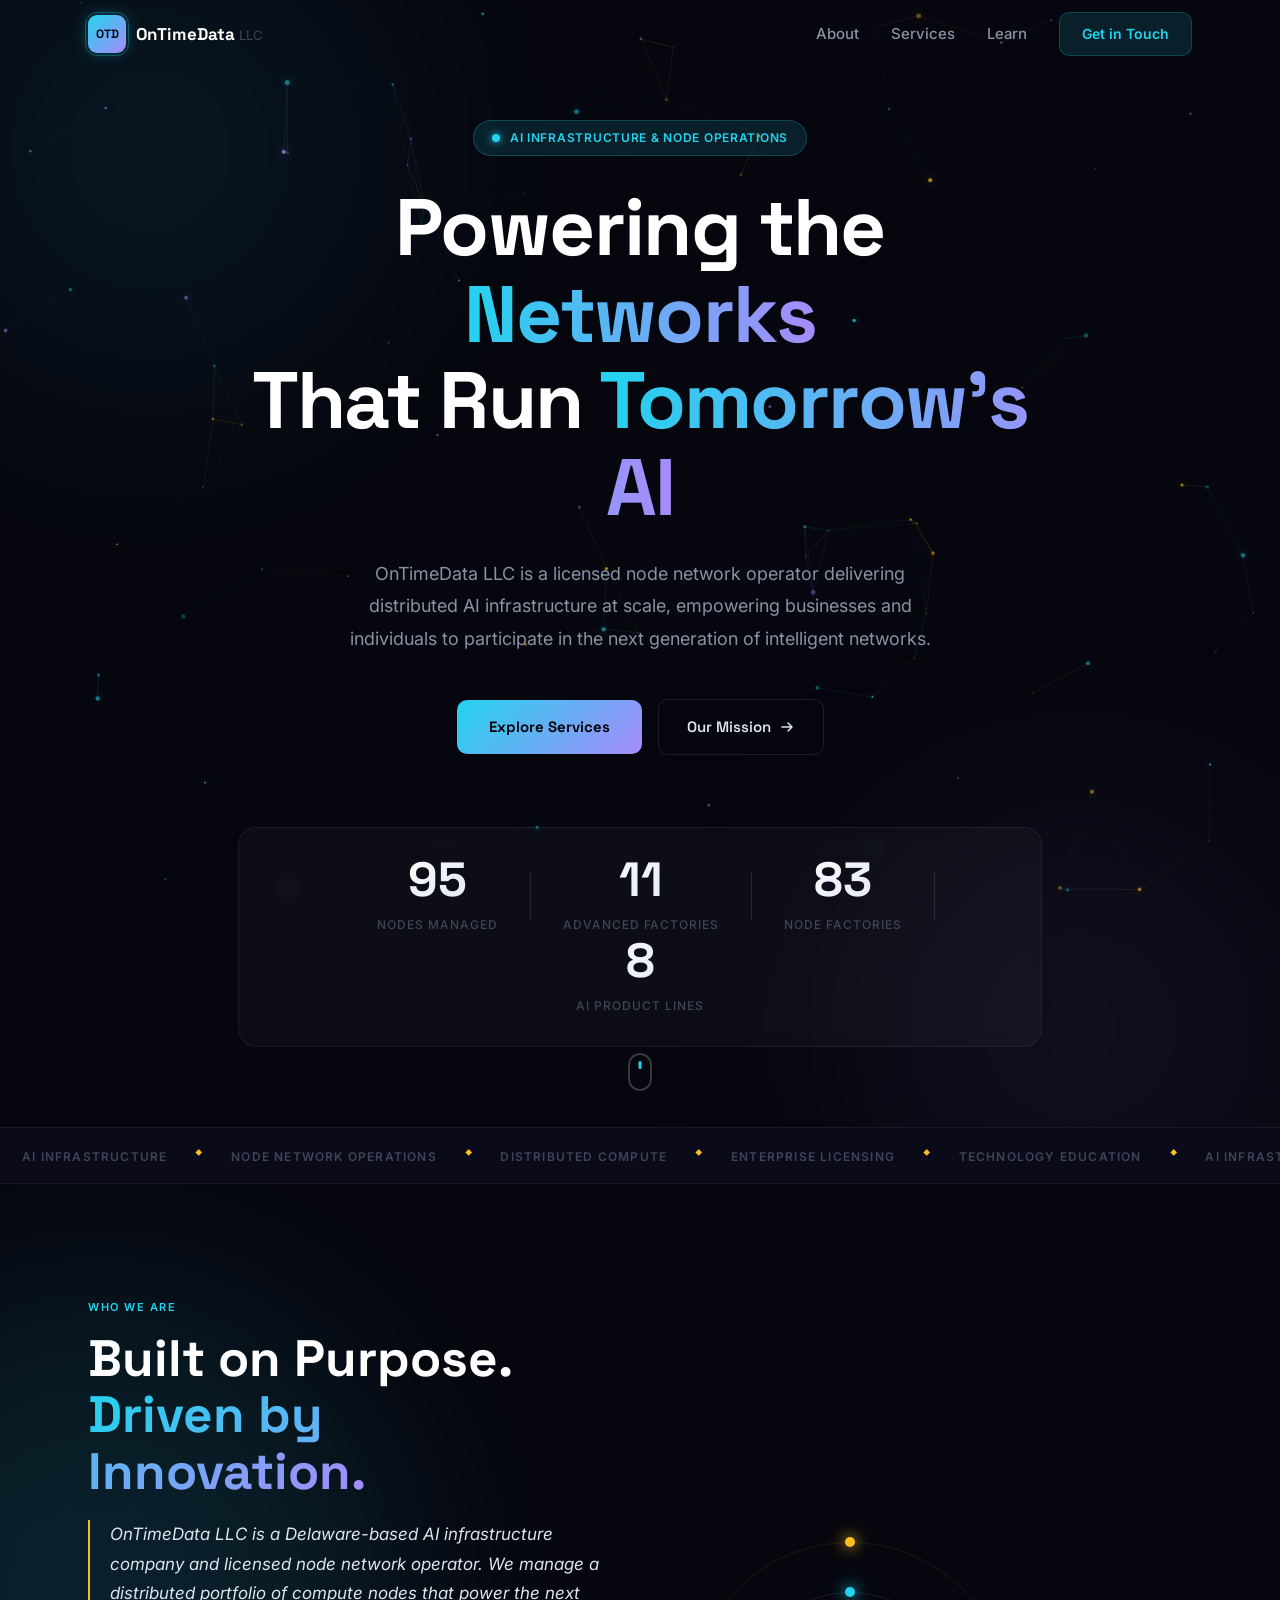
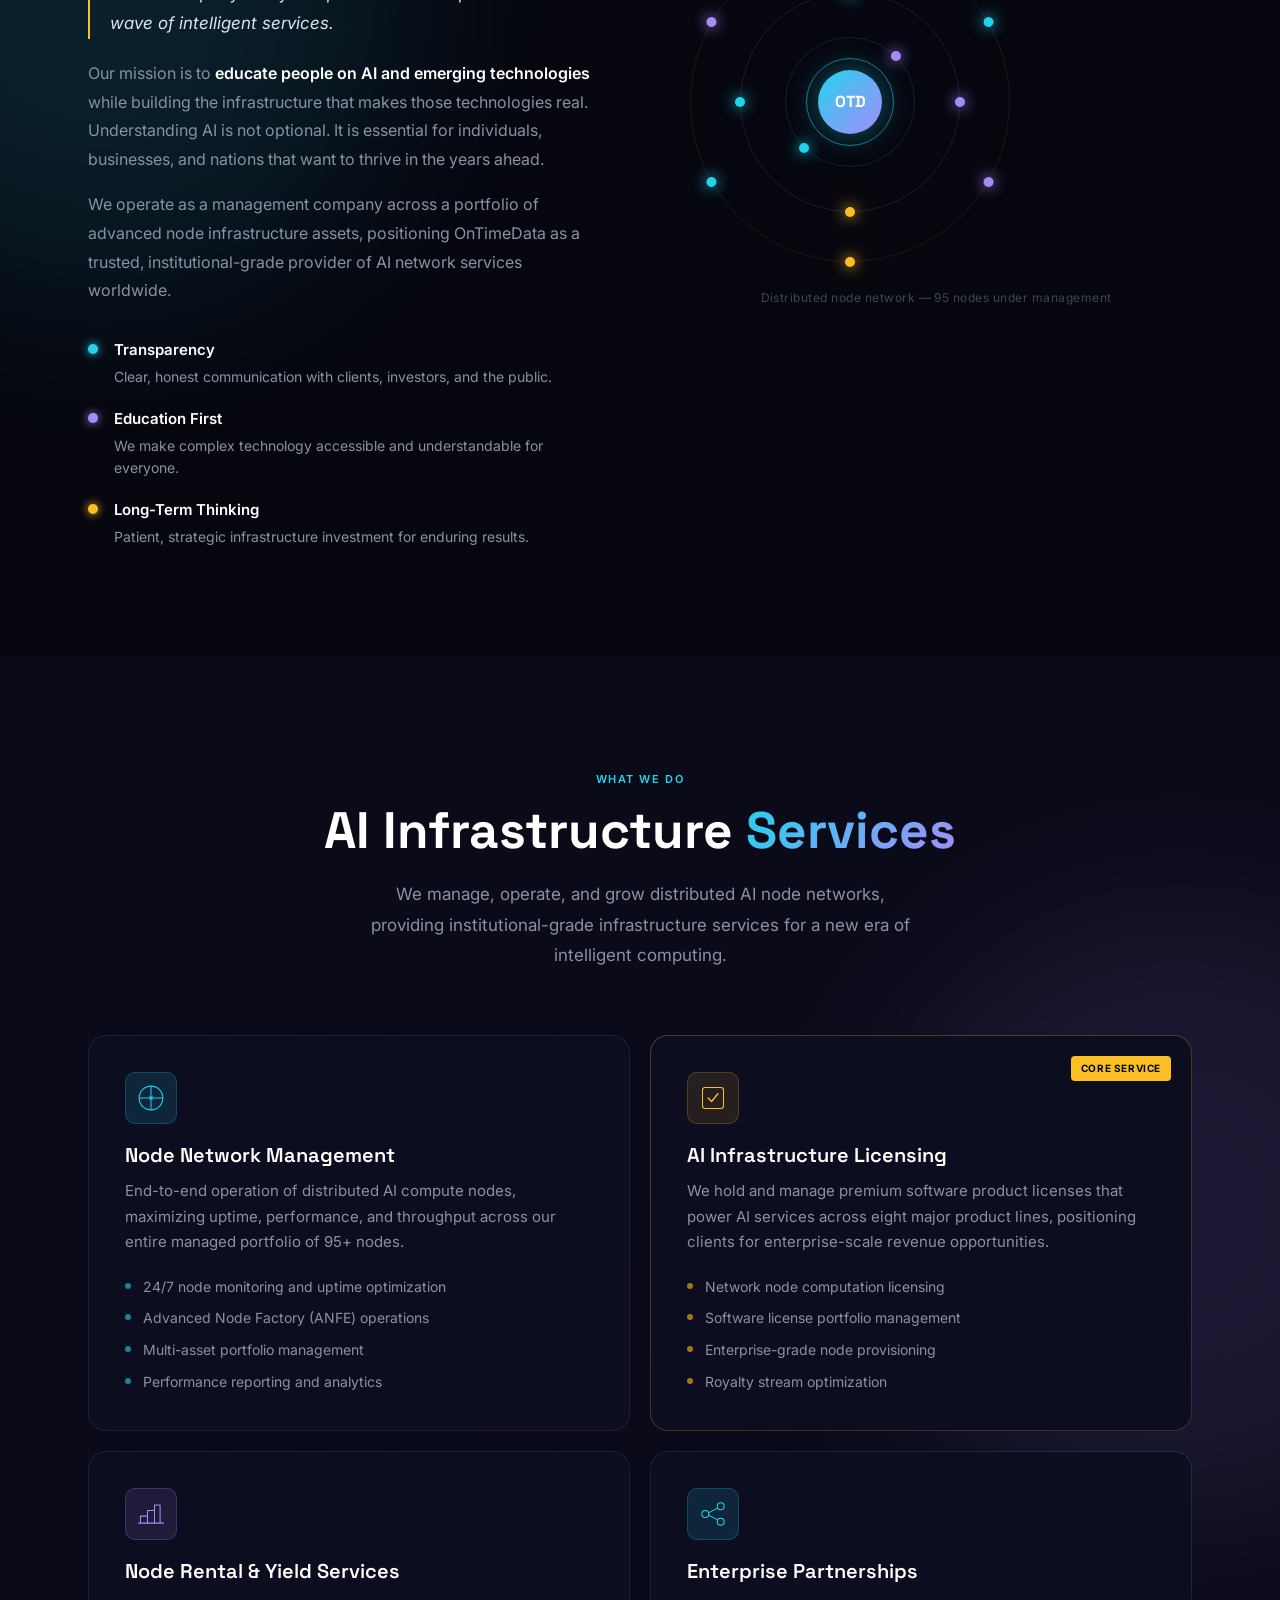
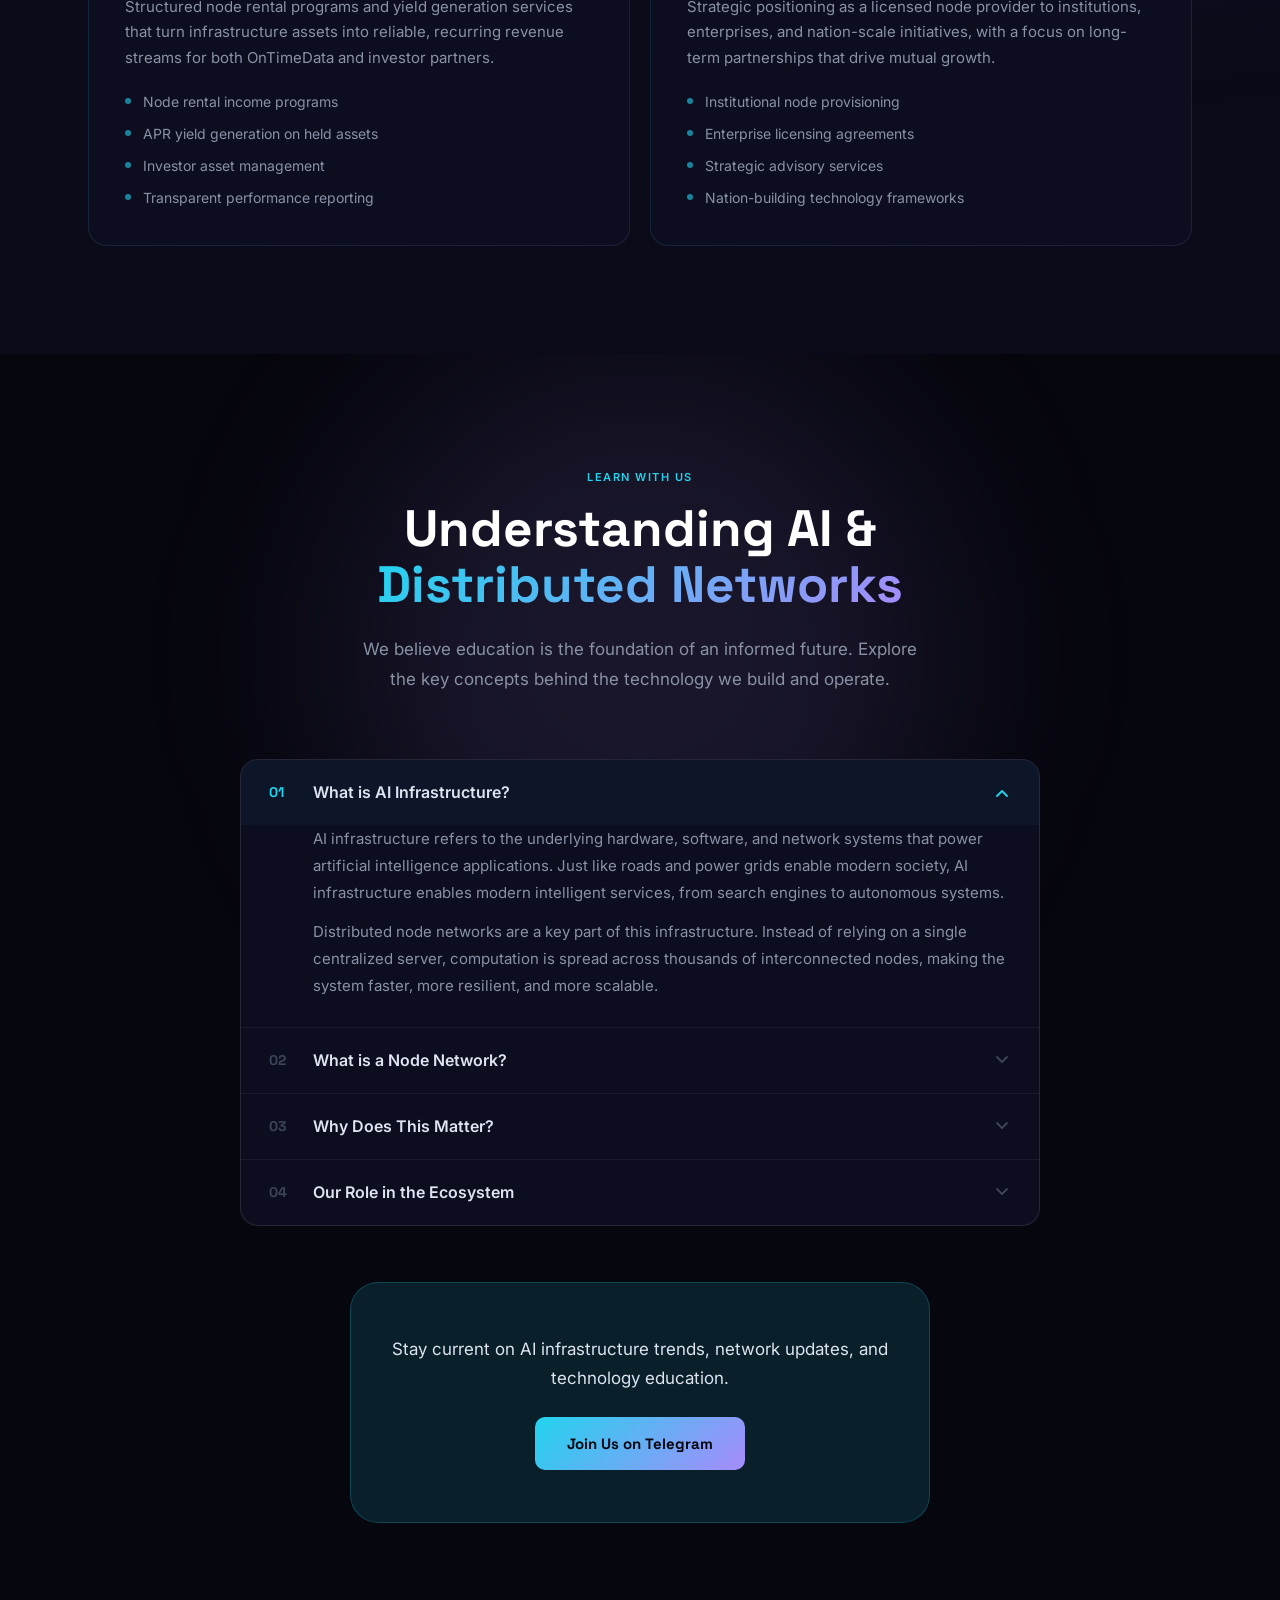
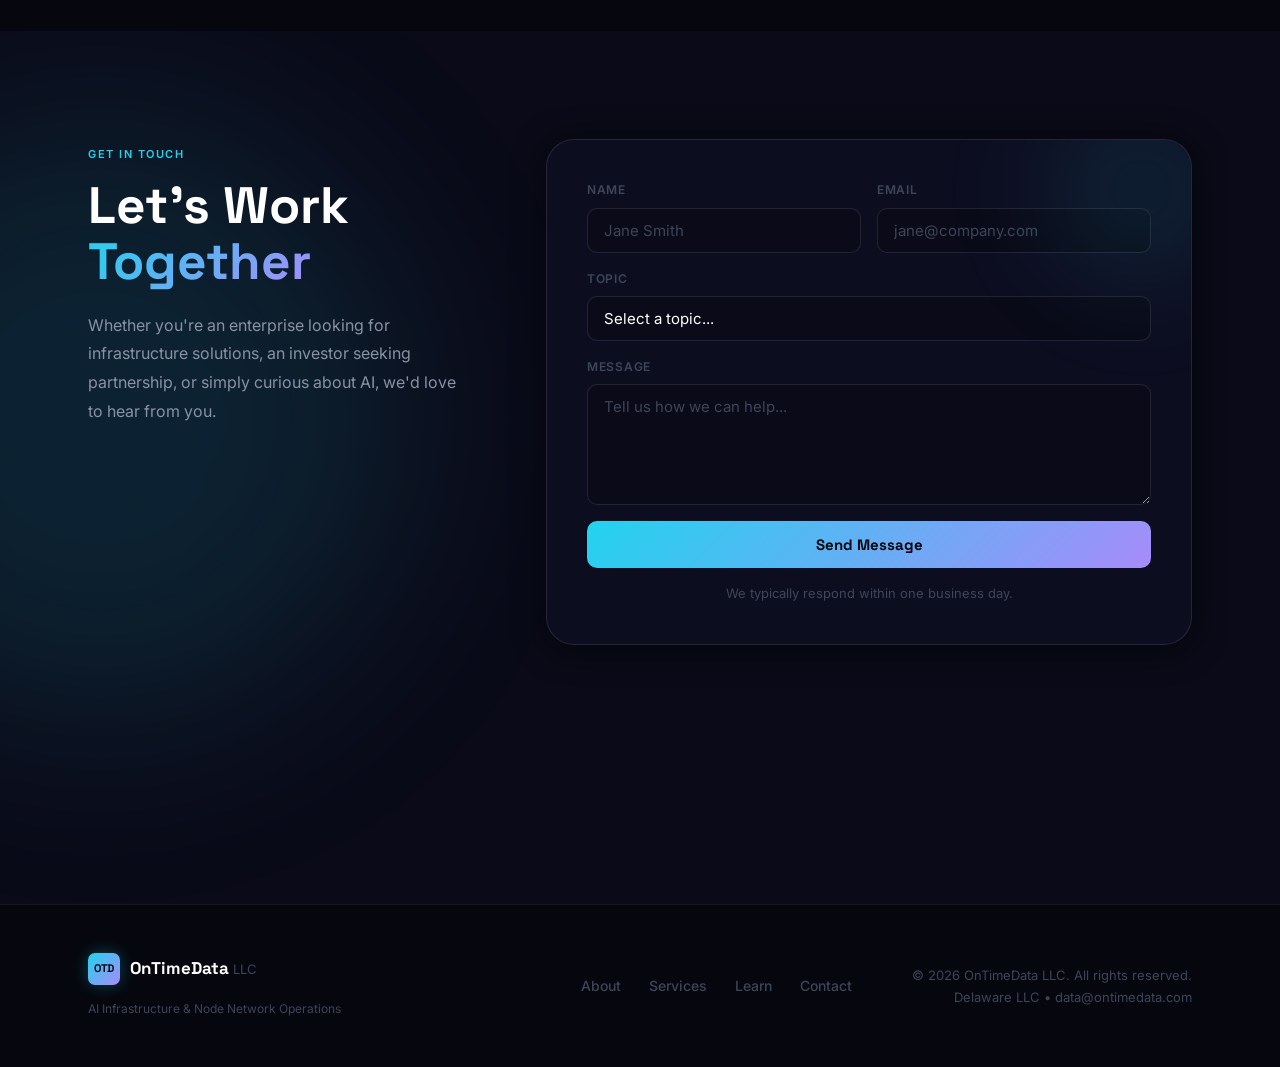
==== commit fca1d288: "updated telegram link" ====
--- a/website-v3/index.html
+++ b/website-v3/index.html
@@ -352,7 +352,7 @@
 
       <div class="edu-cta reveal-up" style="--delay:.2s">
         <p>Stay current on AI infrastructure trends, network updates, and technology education.</p>
-        <a href="https://t.me/ontimedata" target="_blank" rel="noopener" class="btn-glow">
+        <a href="https://t.me/+-1U1Z1wpHyw4NDgx" target="_blank" rel="noopener" class="btn-glow">
           <span class="btn-shine"></span>
           Join Us on Telegram
         </a>
@@ -389,7 +389,7 @@
                 <span class="clink-val">ontimedata.com</span>
               </div>
             </div>
-            <a href="https://t.me/ontimedata" target="_blank" rel="noopener" class="clink">
+            <a href="https://t.me/+-1U1Z1wpHyw4NDgx" target="_blank" rel="noopener" class="clink">
               <div class="clink-icon">
                 <svg viewBox="0 0 20 20" fill="none"><path d="M18 3.5L2.5 9l5 2.5 2.5 5 2-4 4 3z" stroke="currentColor" stroke-width="1.5" stroke-linejoin="round"/></svg>
               </div>
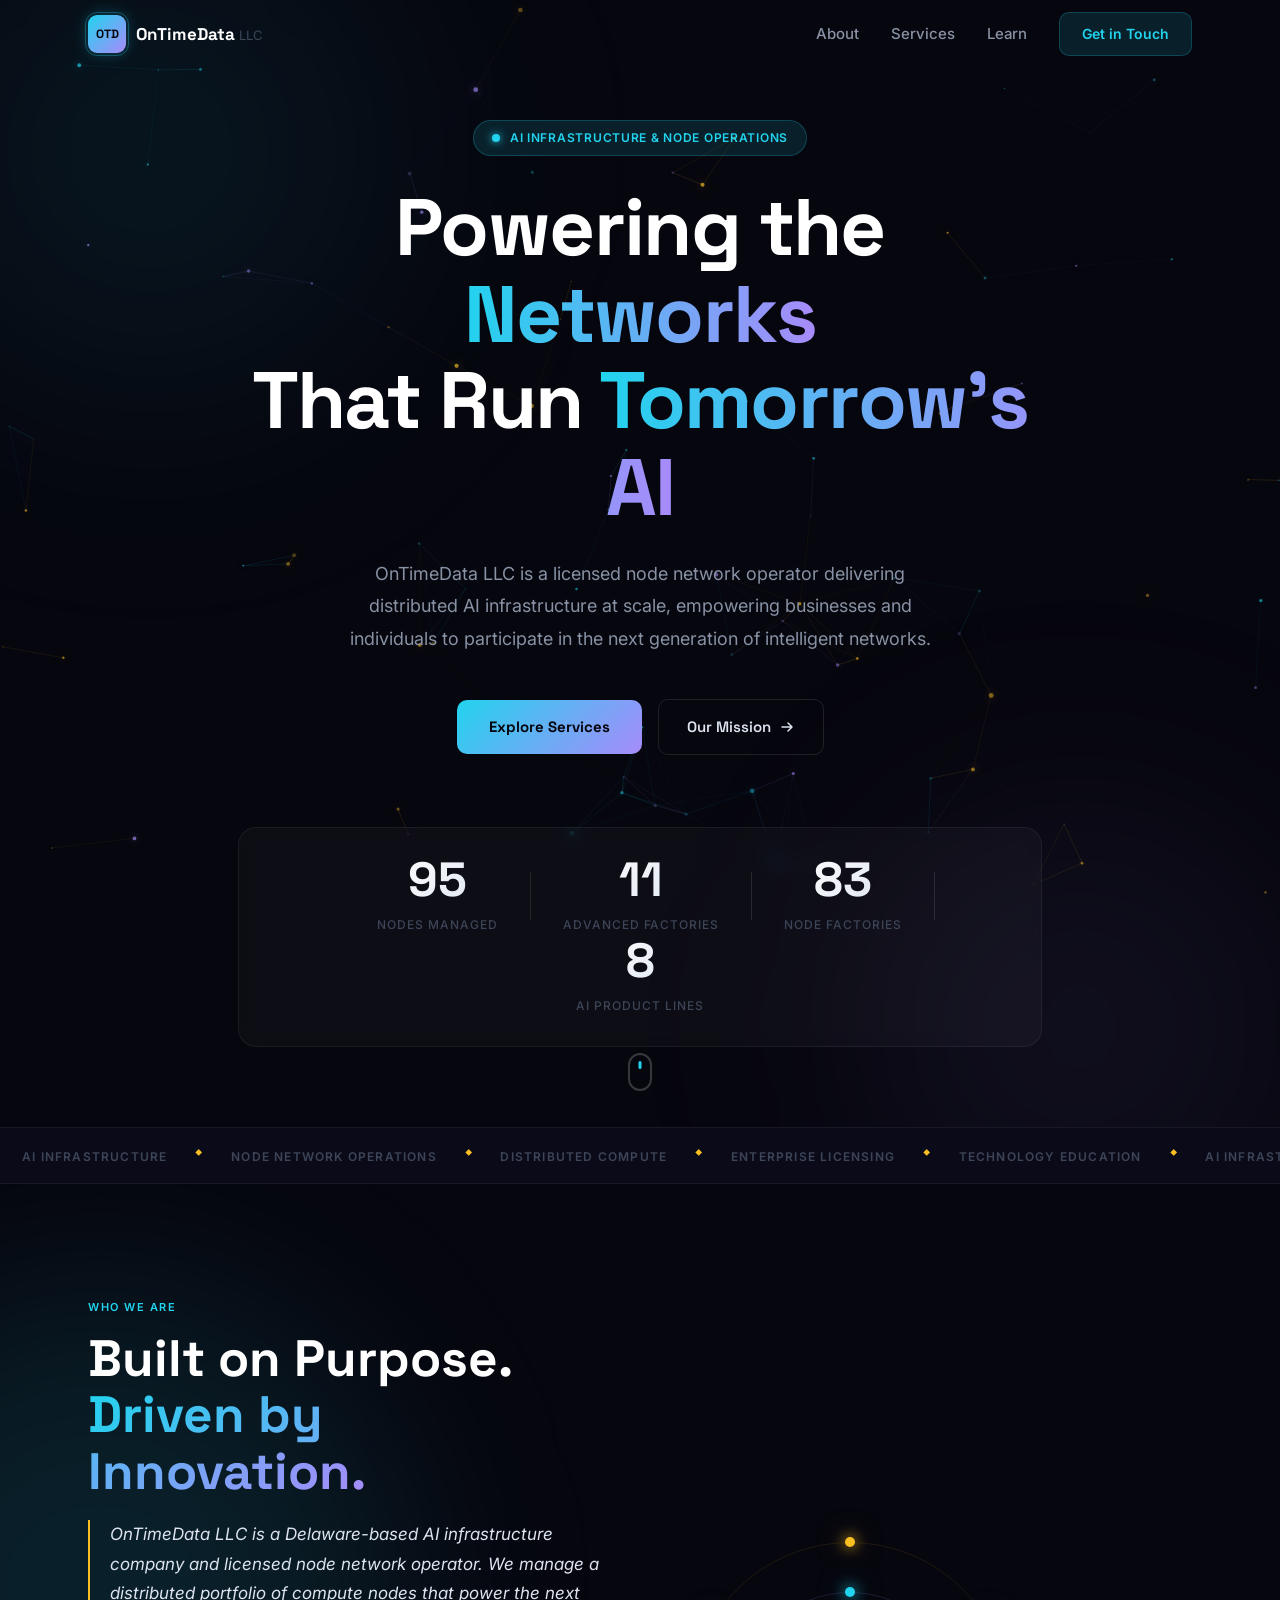
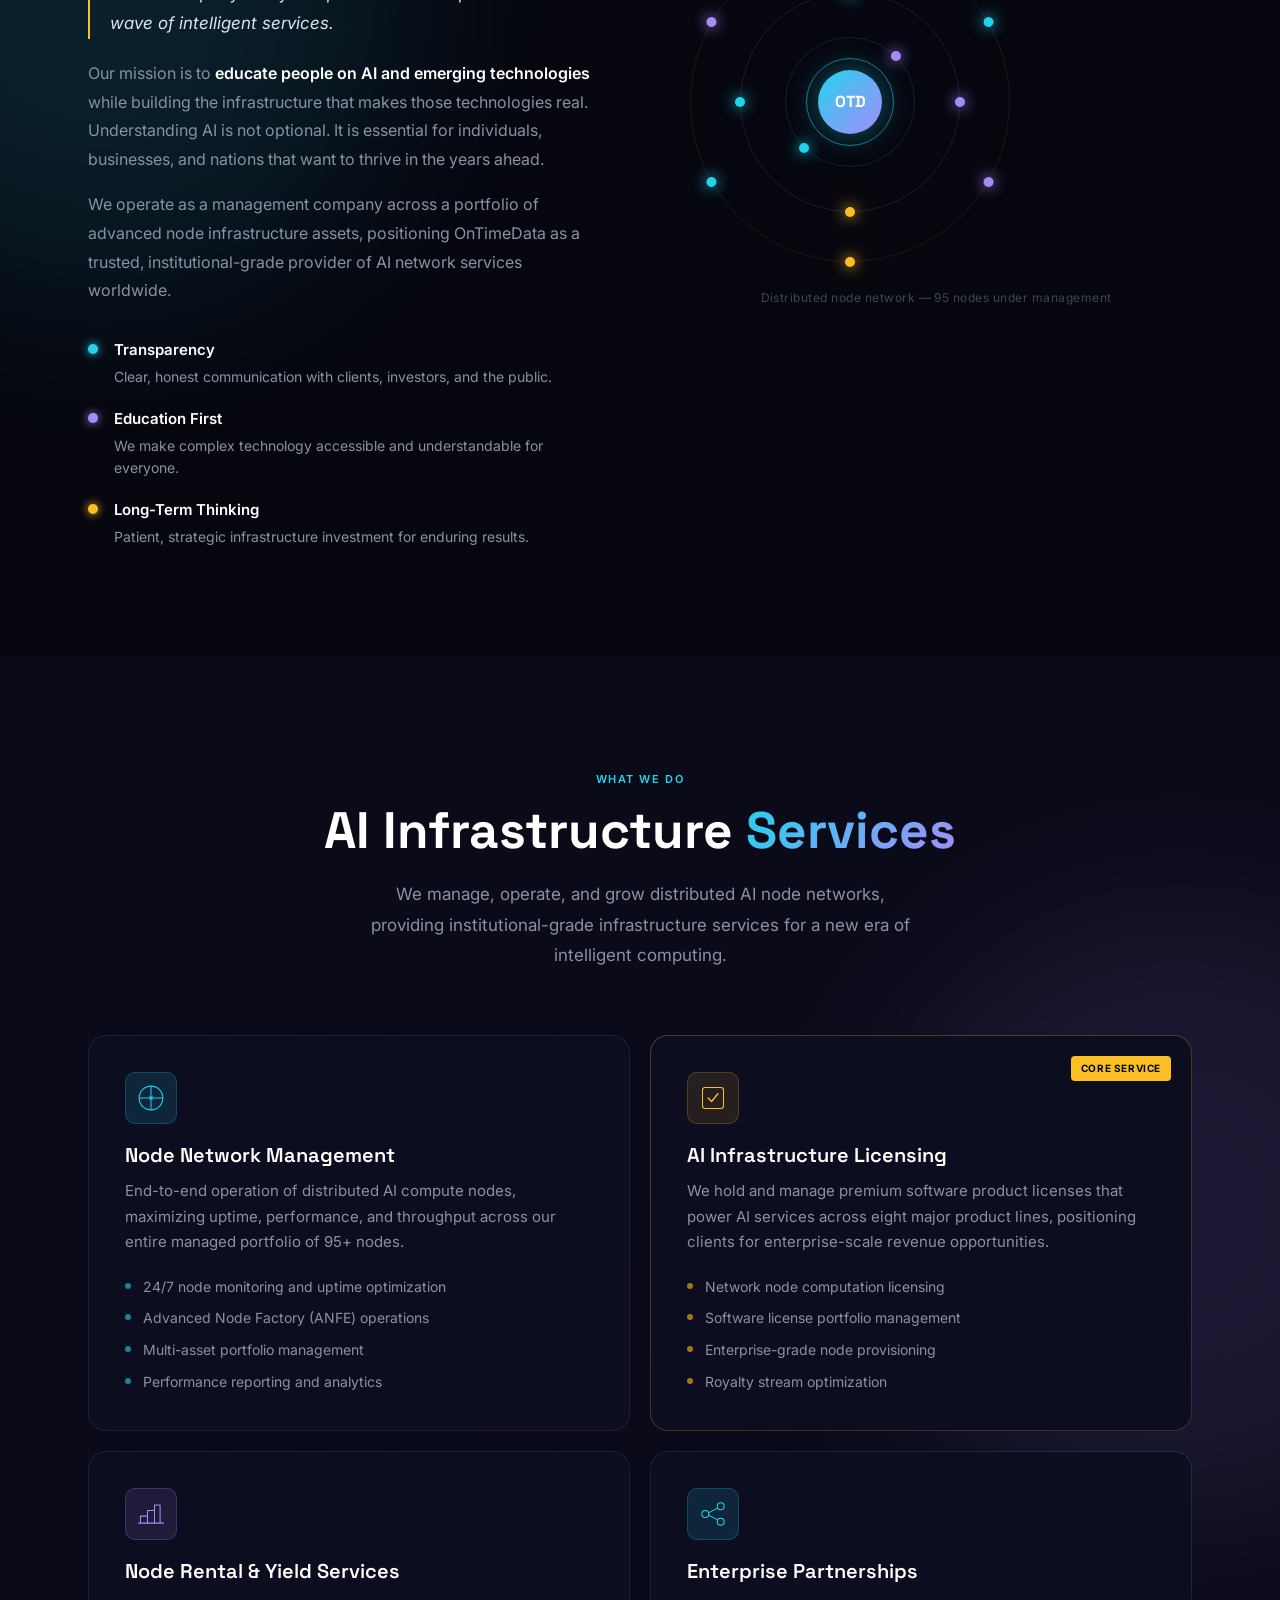
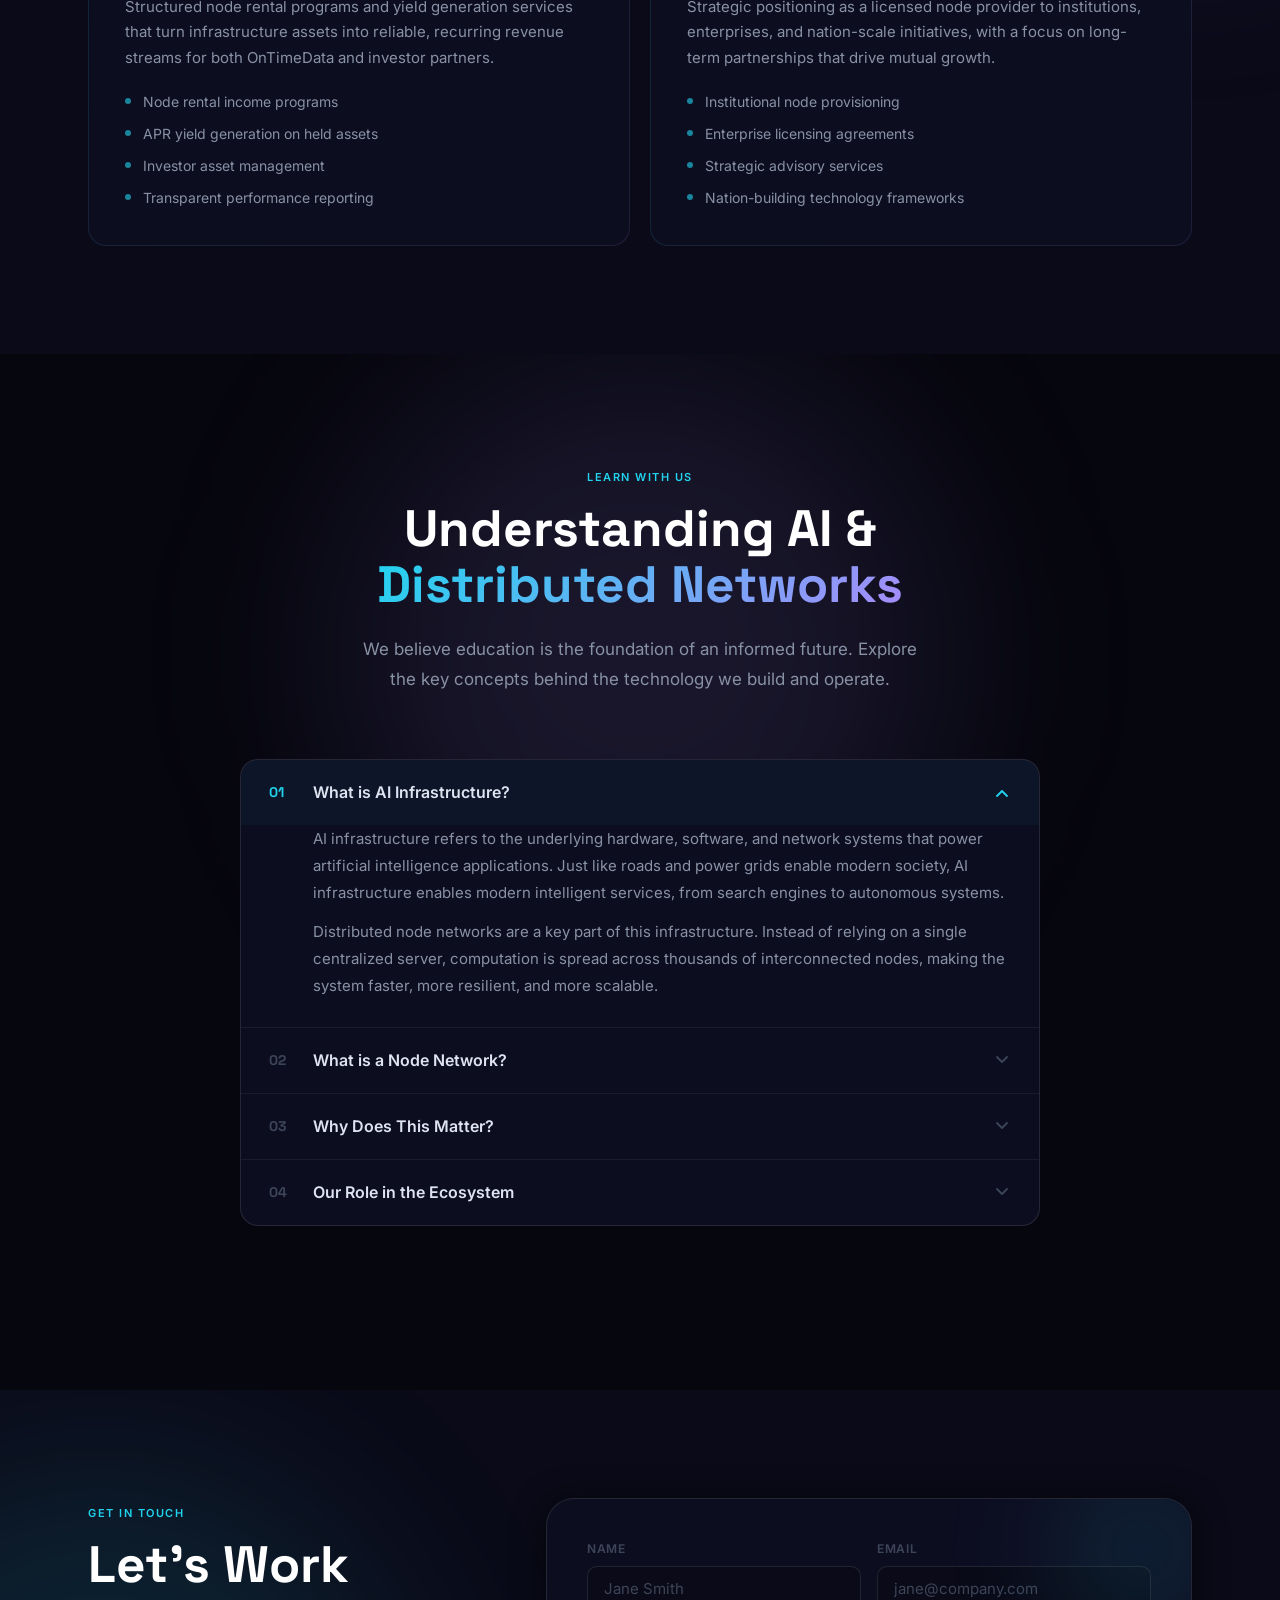
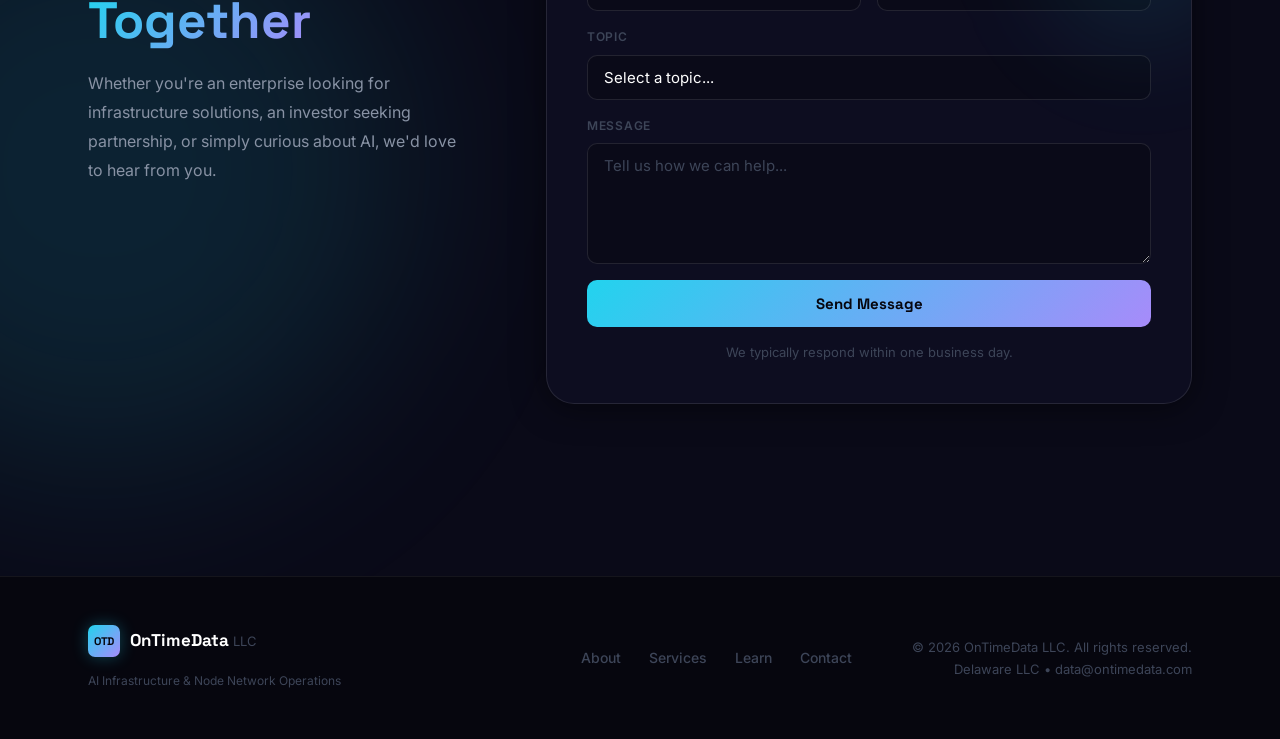
==== commit 76f51f9d: "removed telegram" ====
--- a/website-v3/index.html
+++ b/website-v3/index.html
@@ -350,13 +350,6 @@
         </div>
       </div>
 
-      <div class="edu-cta reveal-up" style="--delay:.2s">
-        <p>Stay current on AI infrastructure trends, network updates, and technology education.</p>
-        <a href="https://t.me/+-1U1Z1wpHyw4NDgx" target="_blank" rel="noopener" class="btn-glow">
-          <span class="btn-shine"></span>
-          Join Us on Telegram
-        </a>
-      </div>
     </div>
   </section>
 
@@ -389,15 +382,6 @@
                 <span class="clink-val">ontimedata.com</span>
               </div>
             </div>
-            <a href="https://t.me/+-1U1Z1wpHyw4NDgx" target="_blank" rel="noopener" class="clink">
-              <div class="clink-icon">
-                <svg viewBox="0 0 20 20" fill="none"><path d="M18 3.5L2.5 9l5 2.5 2.5 5 2-4 4 3z" stroke="currentColor" stroke-width="1.5" stroke-linejoin="round"/></svg>
-              </div>
-              <div class="clink-body">
-                <span class="clink-label">Telegram</span>
-                <span class="clink-val">Join our channel</span>
-              </div>
-            </a>
             <div class="clink">
               <div class="clink-icon">
                 <svg viewBox="0 0 20 20" fill="none"><path d="M3 8l7-6 7 6v9a1 1 0 01-1 1H4a1 1 0 01-1-1V8z" stroke="currentColor" stroke-width="1.5" stroke-linejoin="round"/><path d="M8 18v-6h4v6" stroke="currentColor" stroke-width="1.5" stroke-linejoin="round"/></svg>
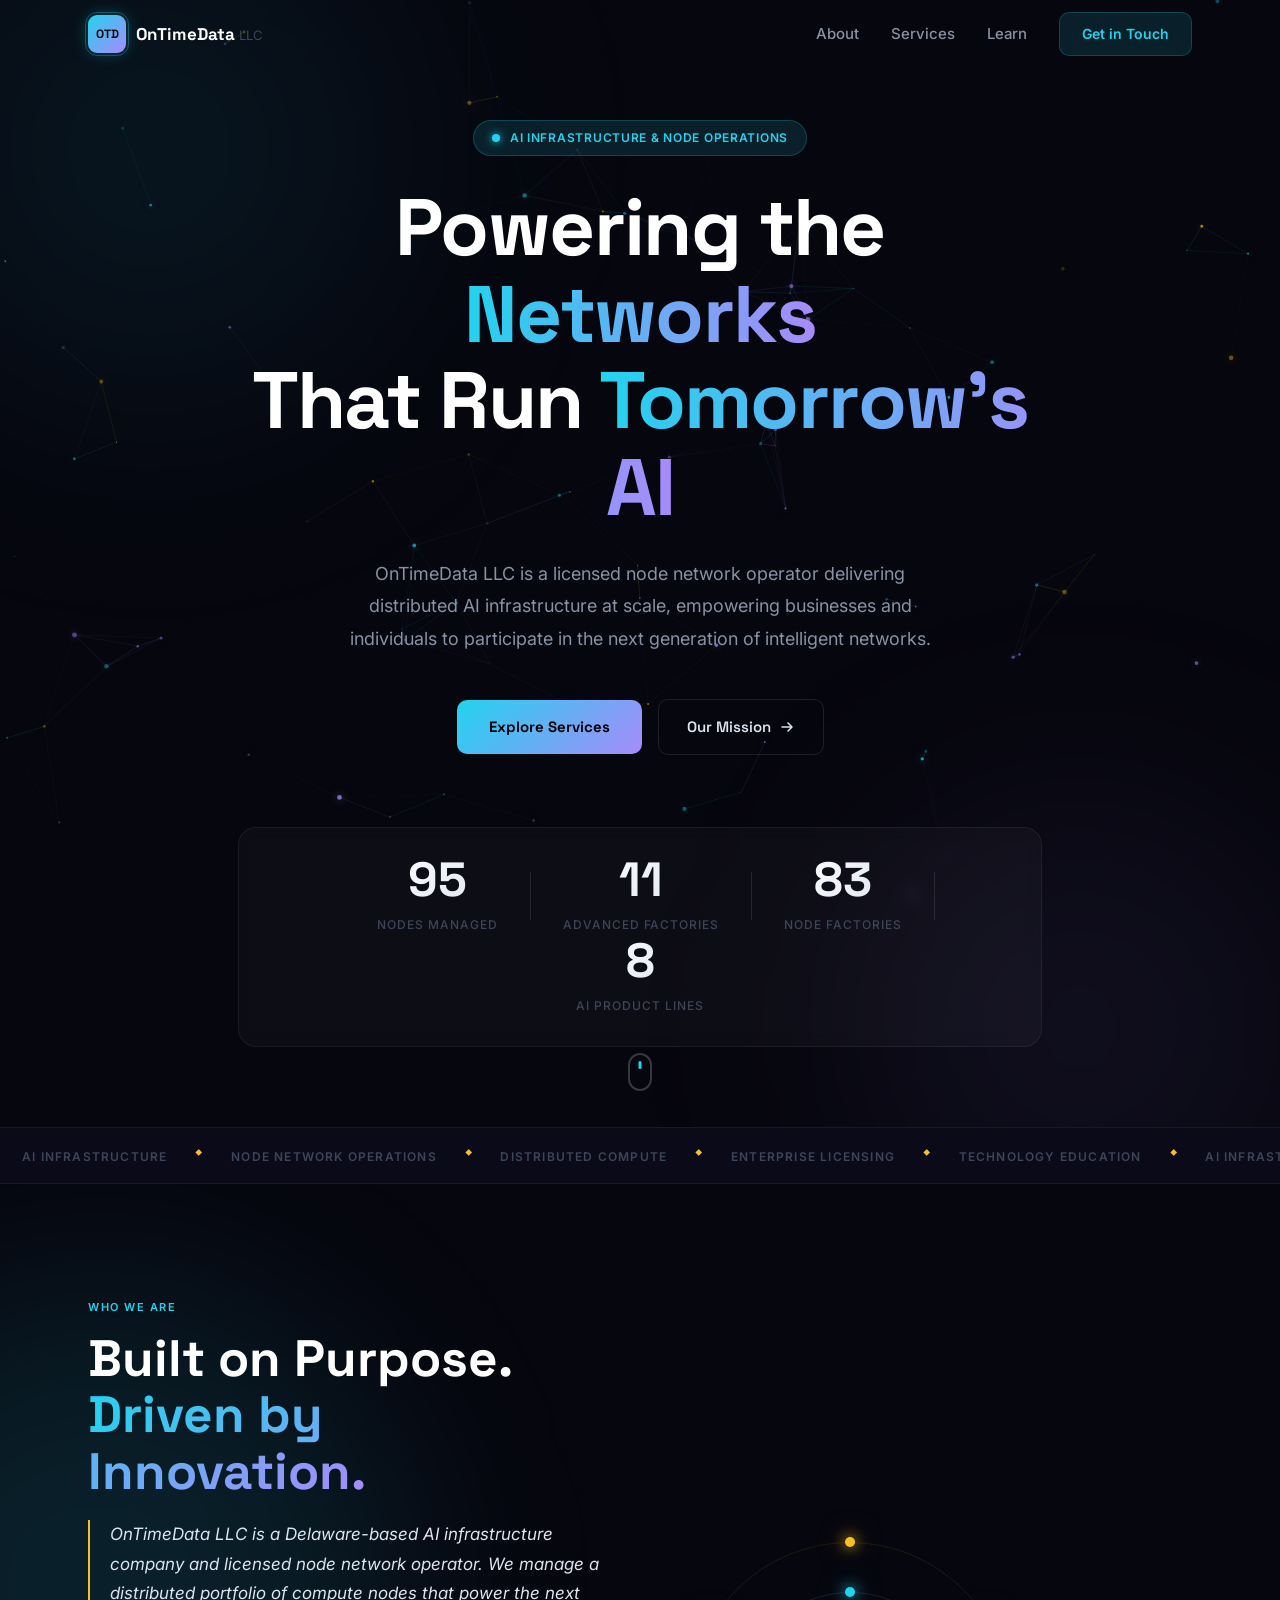
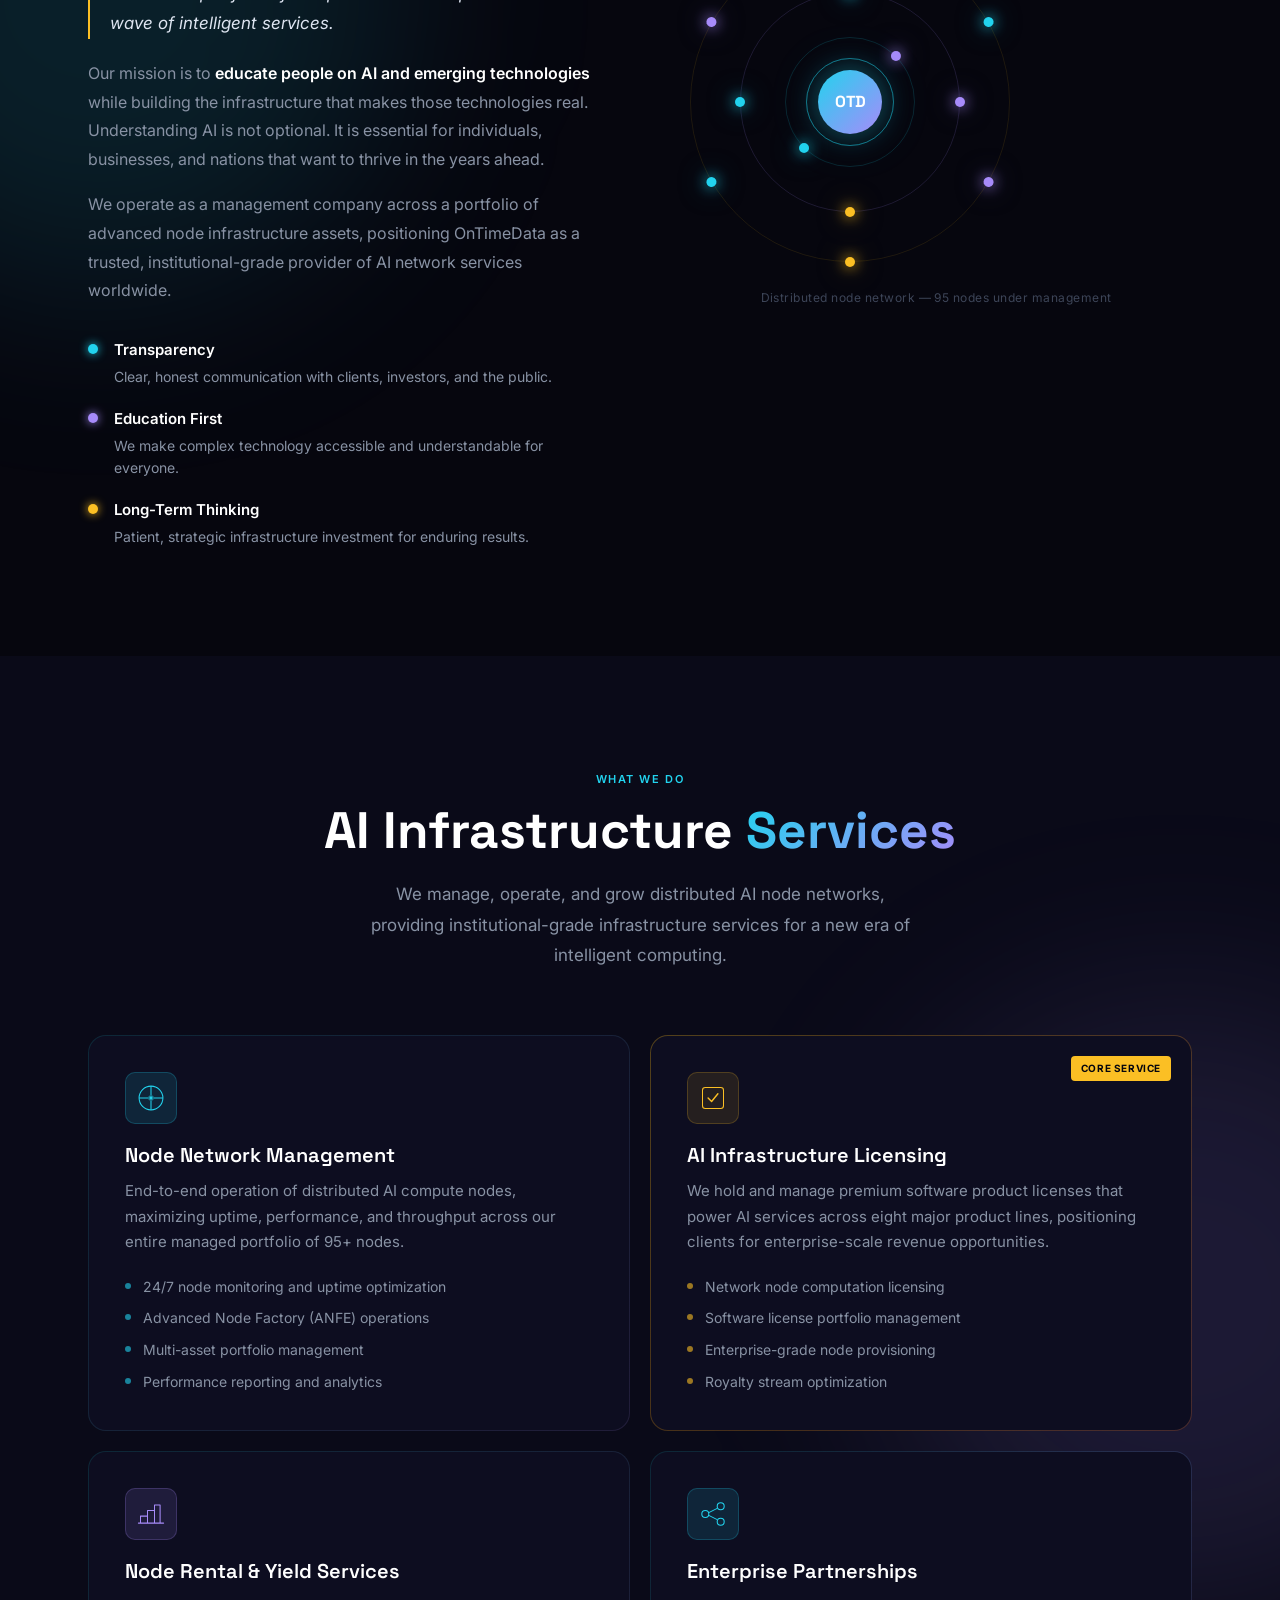
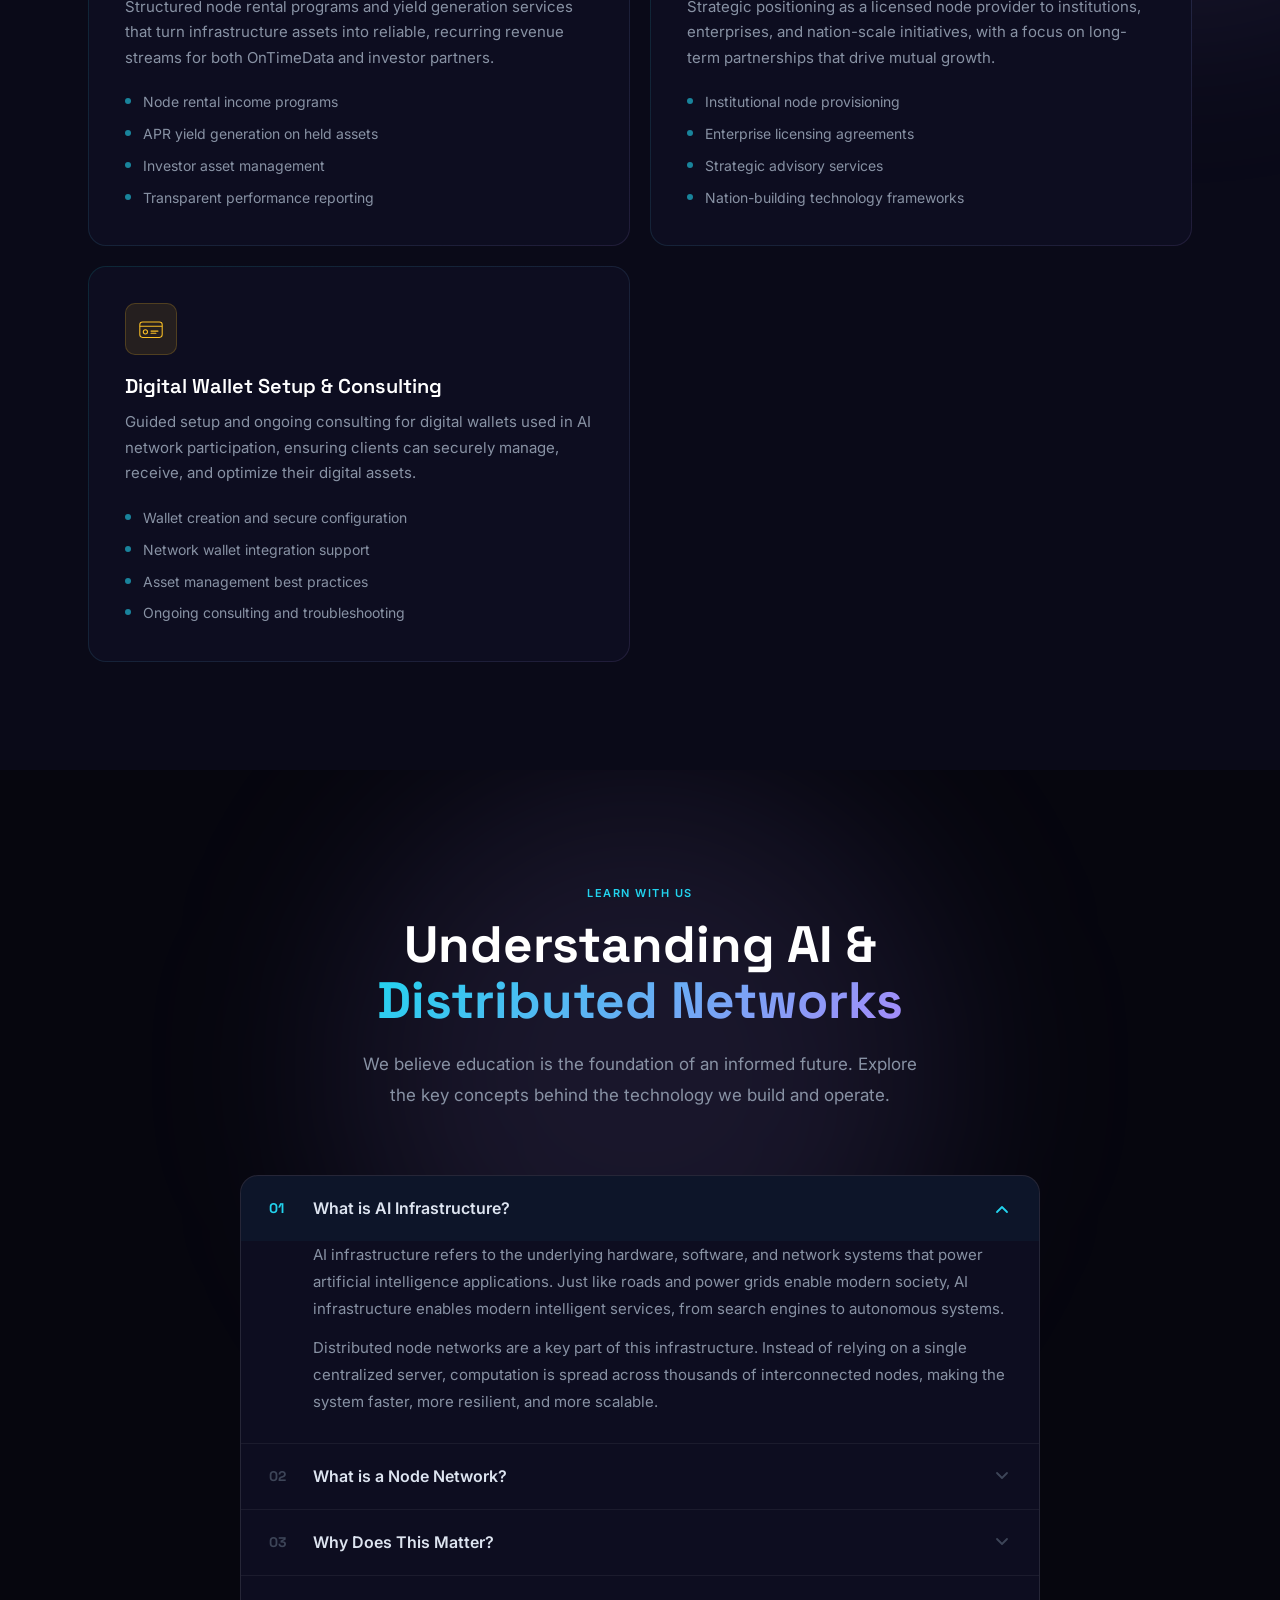
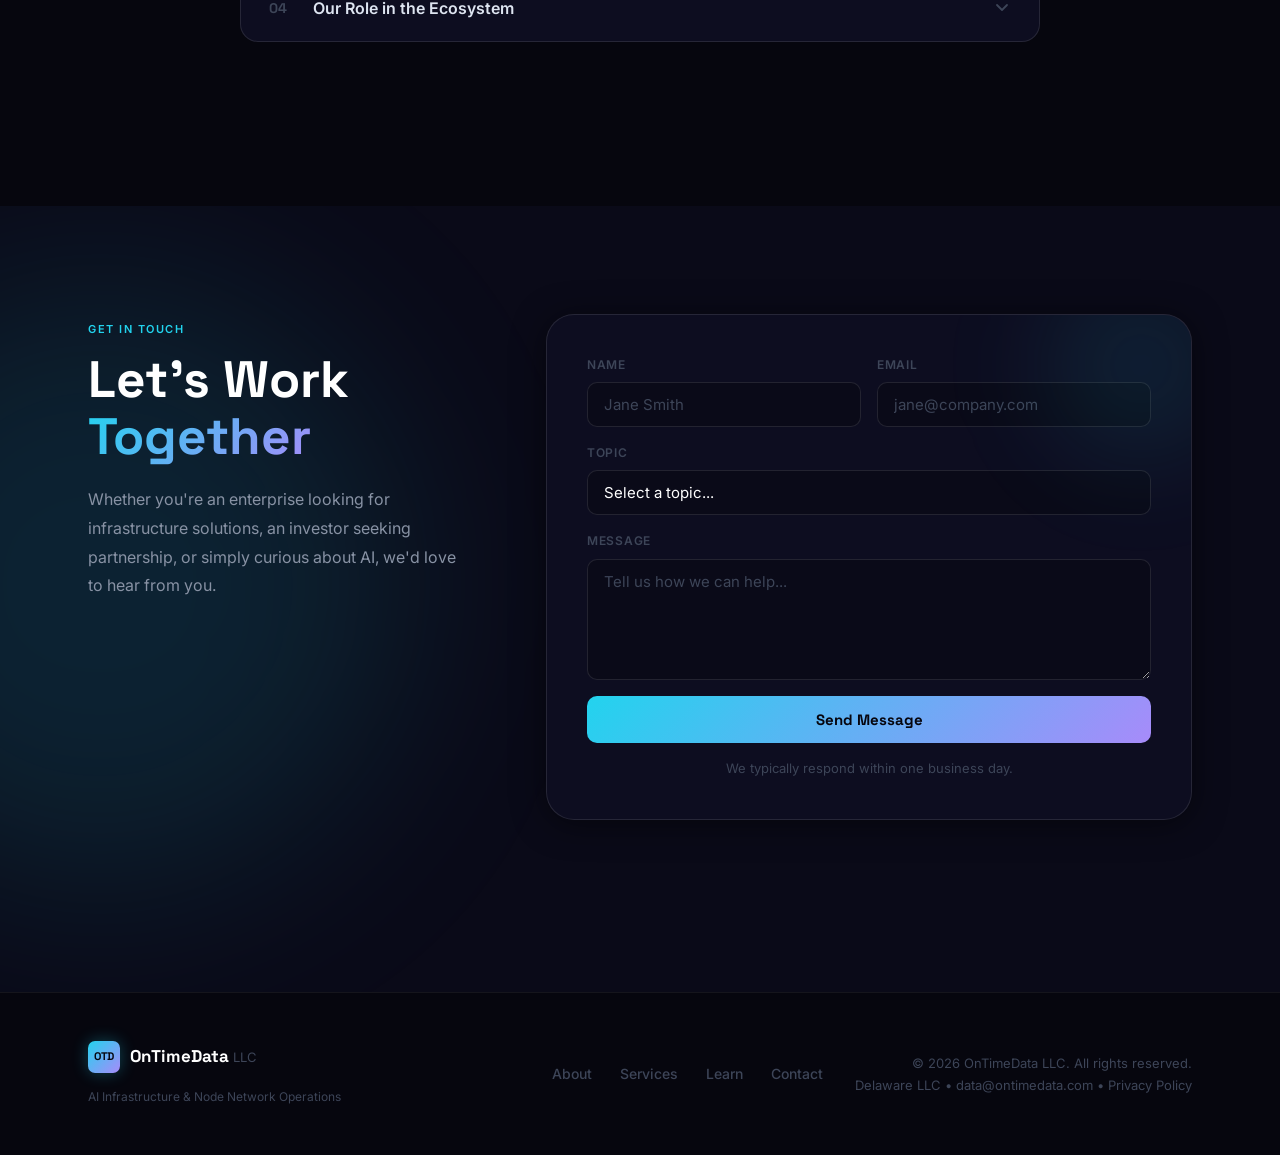
==== commit 21751a36: "added privacy policy, digital wallet service, fixed stats" ====
--- a/website-v3/index.html
+++ b/website-v3/index.html
@@ -278,6 +278,28 @@
             <li>Nation-building technology frameworks</li>
           </ul>
         </div>
+
+        <div class="scard reveal-up" style="--delay:.25s">
+          <div class="scard-glow"></div>
+          <div class="scard-icon amber-icon">
+            <svg viewBox="0 0 40 40" fill="none">
+              <rect x="4" y="10" width="32" height="22" rx="4" stroke="currentColor" stroke-width="1.5"/>
+              <path d="M4 16h32" stroke="currentColor" stroke-width="1.5"/>
+              <circle cx="12" cy="24" r="3" stroke="currentColor" stroke-width="1.5"/>
+              <line x1="20" y1="23" x2="30" y2="23" stroke="currentColor" stroke-width="1.5" stroke-linecap="round"/>
+              <line x1="20" y1="26" x2="27" y2="26" stroke="currentColor" stroke-width="1.5" stroke-linecap="round"/>
+            </svg>
+            <div class="icon-glow"></div>
+          </div>
+          <h3>Digital Wallet Setup &amp; Consulting</h3>
+          <p>Guided setup and ongoing consulting for digital wallets used in AI network participation, ensuring clients can securely manage, receive, and optimize their digital assets.</p>
+          <ul class="scard-list">
+            <li>Wallet creation and secure configuration</li>
+            <li>Network wallet integration support</li>
+            <li>Asset management best practices</li>
+            <li>Ongoing consulting and troubleshooting</li>
+          </ul>
+        </div>
       </div>
     </div>
   </section>
@@ -474,7 +496,7 @@
       </nav>
       <div class="footer-legal">
         <p>&copy; 2026 OnTimeData LLC. All rights reserved.</p>
-        <p>Delaware LLC &bull; <a href="mailto:data@ontimedata.com">data@ontimedata.com</a></p>
+        <p>Delaware LLC &bull; <a href="mailto:data@ontimedata.com">data@ontimedata.com</a> &bull; <a href="privacy.html">Privacy Policy</a></p>
       </div>
     </div>
   </footer>
